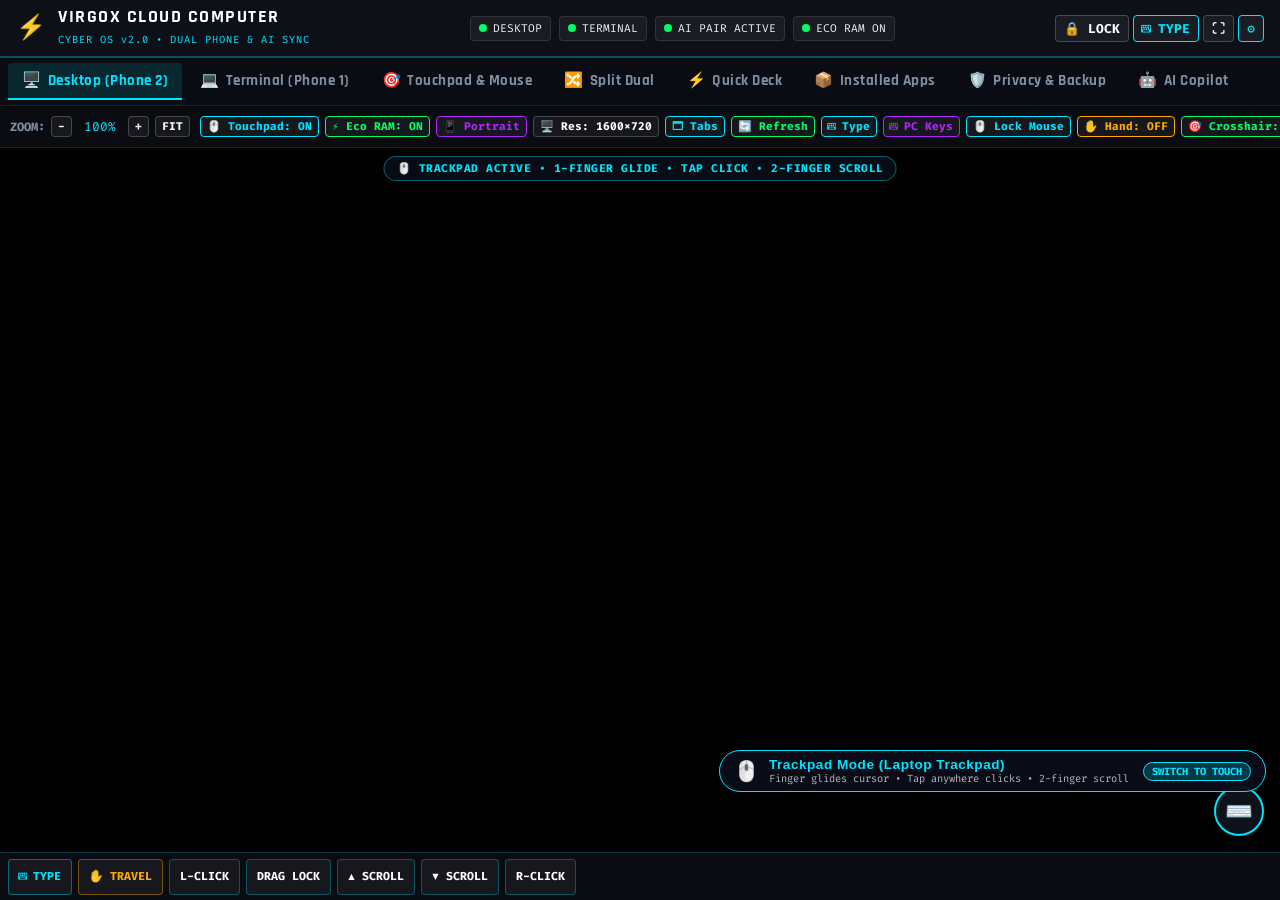
==== index.html @ 6a038115 "feat(virgox-v2.9): 5.0TB ultra storage pool, commercial client licensing & token login, and privacy " ====
<!DOCTYPE html>
<html lang="en">
<head>
  <meta charset="UTF-8" />
  <meta name="viewport" content="width=device-width, initial-scale=1.0, maximum-scale=1.0, user-scalable=no" />
  <title>VirgoX Cloud Computer — Web Control Suite</title>
  <link rel="stylesheet" href="style.css?v=20260907_06" />
  <link rel="manifest" href="manifest.json" />
  <meta name="theme-color" content="#0a0b10" />
  <link rel="preconnect" href="https://fonts.googleapis.com">
  <link rel="preconnect" href="https://fonts.gstatic.com" crossorigin>
  <link href="https://fonts.googleapis.com/css2?family=Fira+Code:wght@400;600;700&family=Rajdhani:wght@500;600;700;800&display=swap" rel="stylesheet">
</head>
<body>
  <!-- App Container -->
  <div id="app" class="app-container">
    
    <!-- Header -->
    <header class="cyber-header">
      <div class="brand">
        <div class="brand-logo">⚡</div>
        <div class="brand-text">
          <h1>VIRGOX CLOUD COMPUTER</h1>
          <span class="version-tag">CYBER OS v2.0 • DUAL PHONE & AI SYNC</span>
        </div>
      </div>

      <div class="status-indicators">
        <div class="indicator-chip" id="desktop-status">
          <span class="dot"></span>
          <span class="label">DESKTOP</span>
        </div>
        <div class="indicator-chip" id="terminal-status">
          <span class="dot"></span>
          <span class="label">TERMINAL</span>
        </div>
        <div class="indicator-chip online" id="ai-status">
          <span class="dot"></span>
          <span class="label">AI PAIR ACTIVE</span>
        </div>
        <div class="indicator-chip online" id="eco-chip" title="Eco Mode: Low RAM & GPU usage active">
          <span class="dot" style="background:#00ff66;"></span>
          <span class="label">ECO RAM ON</span>
        </div>
      </div>

      <div class="header-actions">
        <button id="btn-header-lock" class="cyber-btn sm neon-pink" title="Lock Cloud PC Session">🔒 LOCK</button>
        <button id="btn-header-keyboard" class="cyber-btn sm neon-cyan" title="Open Phone Keyboard Bridge">⌨️ TYPE</button>
        <button id="btn-fullscreen" class="cyber-btn sm" title="Toggle Fullscreen">⛶</button>
        <button id="btn-settings" class="cyber-btn sm neon-cyan" title="Configure URLs & Devices">⚙️</button>
      </div>
    </header>

    <!-- Navigation Tabs -->
    <nav class="cyber-tabs">
      <button class="tab-btn active" data-tab="desktop">
        <span class="tab-icon">🖥️</span>
        <span class="tab-title">Desktop (Phone 2)</span>
      </button>
      <button class="tab-btn" data-tab="terminal">
        <span class="tab-icon">💻</span>
        <span class="tab-title">Terminal (Phone 1)</span>
      </button>
      <button class="tab-btn" data-tab="touchpad">
        <span class="tab-icon">🎯</span>
        <span class="tab-title">Touchpad & Mouse</span>
      </button>
      <button class="tab-btn" data-tab="split">
        <span class="tab-icon">🔀</span>
        <span class="tab-title">Split Dual</span>
      </button>
      <button class="tab-btn" data-tab="launcher">
        <span class="tab-icon">⚡</span>
        <span class="tab-title">Quick Deck</span>
      </button>
      <button class="tab-btn" data-tab="installed">
        <span class="tab-icon">📦</span>
        <span class="tab-title">Installed Apps</span>
      </button>
      <button class="tab-btn" data-tab="backup">
        <span class="tab-icon">🛡️</span>
        <span class="tab-title">Privacy & Backup</span>
      </button>
      <button class="tab-btn" data-tab="copilot">
        <span class="tab-icon">🤖</span>
        <span class="tab-title">AI Copilot</span>
      </button>
    </nav>

    <!-- Main Content Area -->
    <main class="viewport-container">
      
      <!-- DESKTOP TAB -->
      <section id="tab-desktop" class="tab-content active">
        <div class="viewer-toolbar">
          <div class="zoom-controls">
            <span class="tool-label">ZOOM:</span>
            <button id="zoom-out" class="cyber-btn xs">-</button>
            <span id="zoom-level" class="zoom-indicator">100%</span>
            <button id="zoom-in" class="cyber-btn xs">+</button>
            <button id="zoom-reset" class="cyber-btn xs">FIT</button>
          </div>
          
          <div class="mode-toggles">
            <button id="btn-toggle-screen-trackpad" class="cyber-btn xs neon-cyan active" title="Toggle Screen as Touchpad (Relative Mouse Control)">
              🖱️ Touchpad: <span id="screen-trackpad-state">ON</span>
            </button>
            <button id="btn-toggle-eco" class="cyber-btn xs neon-green" title="Toggle Low Phone RAM / Eco Mode">⚡ Eco RAM: <span id="eco-state">ON</span></button>
            <button id="btn-orientation" class="cyber-btn xs neon-purple" title="Toggle Portrait / Landscape">📱 Portrait</button>
            <button id="btn-custom-res" class="cyber-btn xs neon-pink" title="Change Screen Resolution">🖥️ Res: <span id="res-label">1600x720</span></button>
            <button id="btn-open-tabs" class="cyber-btn xs neon-cyan" title="Switch Open Windows & Tabs">🗔 Tabs</button>
            <button id="btn-desktop-refresh" class="cyber-btn xs neon-green" title="Refresh Desktop (F5)">🔄 Refresh</button>
            <button id="btn-toggle-keyboard" class="cyber-btn xs neon-cyan" title="Open Phone Keyboard">⌨️ Type</button>
            <button id="btn-toggle-pc-keyboard" class="cyber-btn xs neon-purple" title="Open Complete Virtual PC Keyboard with all Keys">⌨️ PC Keys</button>
            <button id="btn-toggle-mouse-lock" class="cyber-btn xs neon-cyan" title="Lock External Physical Mouse for Direct Hardware Speed">🖱️ Lock Mouse</button>
            <button id="btn-hand-mode" class="cyber-btn xs neon-amber" title="Toggle Hand Pan/Travel Mode">
              ✋ Hand: <span id="hand-state">OFF</span>
            </button>
            <button id="toggle-crosshair" class="cyber-btn xs neon-green">
              🎯 Crosshair: <span id="crosshair-state">OFF</span>
            </button>
            <button id="btn-toggle-data" class="cyber-btn xs neon-green" title="Toggle Cellular / WiFi Network Data (10 Gbps Turbo)">📶 Data: <span id="data-state">ON (10G)</span></button>
            <button id="reload-desktop" class="cyber-btn xs">🔄 Reload</button>
            <button id="btn-header-logout" class="cyber-btn xs neon-pink" title="Lock Desktop & Logout">🔒 Logout</button>
            <button id="open-external-desktop" class="cyber-btn xs">↗ Open Tab</button>
          </div>
        </div>

        <div class="screen-wrapper" id="desktop-wrapper">
          <!-- Screen Touchpad Overlay (Turns entire desktop view into a trackpad) -->
          <div id="screen-touchpad-overlay" class="screen-touchpad-overlay">
            <div id="screen-touchpad-badge" class="touchpad-hint-badge">
              🖱️ TRACKPAD ACTIVE • 1-FINGER GLIDE • TAP CLICK • 2-FINGER SCROLL
            </div>
            <div id="touchpad-drag-indicator" class="touchpad-drag-indicator hidden">
              ✊ DRAGGING
            </div>
          </div>

          <!-- Pan & Travel Hand Overlay -->
          <div id="pan-overlay" class="pan-overlay hidden">
            <div class="pan-badge">✋ HAND TRAVEL ACTIVE • SLIDE TO PAN • PINCH TO ZOOM</div>
          </div>

          <!-- Crosshair Overlay -->
          <div id="crosshair-target" class="crosshair-overlay hidden">
            <div class="crosshair-h"></div>
            <div class="crosshair-v"></div>
            <div class="crosshair-coords" id="crosshair-coords">X: 0 | Y: 0</div>
          </div>

          <!-- Desktop Frame -->
          <iframe id="desktop-frame" src="about:blank" allow="autoplay; fullscreen; clipboard-read; clipboard-write; display-capture"></iframe>
          <!-- Floating Keyboard Button for Mobile/Touch -->
          <button id="fab-btn-keyboard" class="floating-kb-fab" title="Open Phone Keyboard">⌨️</button>

          <!-- Floating Input Mode Quick Switcher Pill (Trackpad vs Direct Touch) -->
          <div id="floating-input-mode-pill" class="floating-mode-pill">
            <button id="btn-quick-mode-toggle" class="pill-btn" title="Tap to switch between Trackpad Mode and Direct Touch Mode">
              <span id="pill-icon">🖱️</span>
              <div class="pill-text-block">
                <span id="pill-title">Trackpad (Laptop Mode)</span>
                <span id="pill-sub">Glide finger • Tap clicks cursor • 2-finger scroll</span>
              </div>
              <span class="pill-badge" id="pill-badge">SWITCH</span>
            </button>
          </div>
        </div>

        <!-- Touchpad Floating Dock (for Desktop View) -->
        <div class="quick-mouse-bar">
          <button id="dock-btn-keyboard" class="mouse-btn kb-btn">⌨️ TYPE</button>
          <button id="dock-btn-hand" class="mouse-btn hand-btn">✋ TRAVEL</button>
          <button id="btn-left-click" class="mouse-btn">L-CLICK</button>
          <button id="btn-drag-lock" class="mouse-btn drag-btn">DRAG LOCK</button>
          <button id="btn-scroll-up" class="mouse-btn">▲ SCROLL</button>
          <button id="btn-scroll-down" class="mouse-btn">▼ SCROLL</button>
          <button id="btn-right-click" class="mouse-btn">R-CLICK</button>
        </div>
      </section>

      <!-- TERMINAL TAB -->
      <section id="tab-terminal" class="tab-content">
        <div class="viewer-toolbar">
          <span class="tool-label">TTYD TERMINAL (PORT 7681)</span>
          <div class="mode-toggles">
            <button id="reload-terminal" class="cyber-btn xs">🔄 Reload</button>
            <button id="open-external-terminal" class="cyber-btn xs">↗ Open Tab</button>
          </div>
        </div>

        <div class="screen-wrapper">
          <iframe id="terminal-frame" src="about:blank" allow="autoplay; fullscreen; clipboard-read; clipboard-write"></iframe>
        </div>

        <!-- Terminal Quick Keys for Mobile -->
        <div class="terminal-quick-keys">
          <button class="term-key" data-key="ctrl-c">CTRL+C</button>
          <button class="term-key" data-key="tab">TAB</button>
          <button class="term-key" data-key="arrow-up">▲</button>
          <button class="term-key" data-key="arrow-down">▼</button>
          <button class="term-key" data-key="enter">ENTER</button>
          <button class="term-key" data-key="clear">CLEAR</button>
        </div>
      </section>

      <!-- TOUCHPAD & MOUSE CONTROLLER TAB -->
      <section id="tab-touchpad" class="tab-content">
        <div class="touchpad-deck">
          <div class="deck-header">
            <h3>🎯 VIRTUAL TOUCHPAD & CROSSHAIR CONTROLLER</h3>
            <p class="subtitle">Drag to navigate mouse cursor • Pinch to zoom desktop • Tap to click</p>
          </div>

          <!-- The Large Virtual Trackpad Surface -->
          <div id="touchpad-surface" class="touchpad-surface">
            <div class="touchpad-grid"></div>
            <div class="touchpad-instructions">
              <span class="trackpad-icon">👆</span>
              <span>DRAG TO GLIDE CURSOR</span>
              <span class="trackpad-sub">Pinch with two fingers to Zoom In/Out</span>
            </div>
            <div id="touchpad-pointer" class="touchpad-pointer hidden"></div>
          </div>

          <!-- Sensitivity & Controls -->
          <div class="touchpad-settings-bar">
            <label for="mouse-sens">SENSITIVITY: <span id="sens-val">1.5x</span></label>
            <input type="range" id="mouse-sens" min="0.5" max="3.0" step="0.1" value="1.5" />
          </div>

          <!-- Click Pads -->
          <div class="touchpad-buttons-grid">
            <button id="pad-left-click" class="pad-btn left-click-btn">
              <span class="btn-icon">🖱️</span>
              <span class="btn-txt">LEFT CLICK (PRIMARY)</span>
            </button>
            <button id="pad-double-click" class="pad-btn double-click-btn">
              <span class="btn-icon">⚡</span>
              <span class="btn-txt">DOUBLE CLICK</span>
            </button>
            <button id="pad-right-click" class="pad-btn right-click-btn">
              <span class="btn-icon">👆</span>
              <span class="btn-txt">RIGHT CLICK (MENU)</span>
            </button>
          </div>
        </div>
      </section>

      <!-- SPLIT VIEW TAB -->
      <section id="tab-split" class="tab-content">
        <div class="split-wrapper">
          <div class="split-pane top-pane">
            <div class="pane-bar">🖥️ DESKTOP SCREEN (PHONE 2 VIEW)</div>
            <iframe id="split-desktop-frame" src="about:blank" allow="autoplay; fullscreen; clipboard-read; clipboard-write; display-capture"></iframe>
          </div>
          <div class="split-pane bottom-pane">
            <div class="pane-bar">💻 TERMINAL CLI (PHONE 1 VIEW)</div>
            <iframe id="split-terminal-frame" src="about:blank" allow="autoplay; fullscreen; clipboard-read; clipboard-write"></iframe>
          </div>
        </div>
      </section>

      <!-- QUICK DECK / LAUNCHER TAB -->
      <section id="tab-launcher" class="tab-content">
        <div class="deck-container">
          <div class="deck-header">
            <h3>🛍️ VIRGOX APPS, GAMES & CLOUD STORE</h3>
            <p class="subtitle">1000+ FPS High-Performance Engine • 64 GB Virtual RAM • 5.0 TB Ultra Storage</p>
          </div>

          
          <!-- Real PC Drivers & System Engine Control Center -->
          <div class="driver-panel-card">
            <div style="display:flex; justify-content:space-between; align-items:center;">
              <div>
                <h4 style="margin:0 0 4px 0; color:var(--neon-green); font-size:1.1rem;">⚡ REAL PC DRIVERS & PERFORMANCE SWITCHER</h4>
                <p style="margin:0; font-size:0.8rem; color:var(--text-muted);">Hardware acceleration, audio pipeline, and input driver toggles</p>
              </div>
              <span class="ps-badge">ACTIVE 120 FPS</span>
            </div>
            <div class="driver-grid">
              <div class="driver-item">
                <div class="driver-item-meta">
                  <h5>🎮 GPU 3D Driver</h5>
                  <p id="drv-gpu">Mesa LLVMpipe (3D Threaded 120 FPS)</p>
                </div>
                <button class="cyber-btn xs neon-cyan" onclick="toggleDriver('gpu')">TOGGLE</button>
              </div>

              <div class="driver-item">
                <div class="driver-item-meta">
                  <h5>🔊 Audio Pipeline</h5>
                  <p id="drv-audio">PulseAudio Low-Latency 120Hz</p>
                </div>
                <button class="cyber-btn xs neon-green" onclick="toggleDriver('audio')">TOGGLE</button>
              </div>

              <div class="driver-item">
                <div class="driver-item-meta">
                  <h5>⚡ VSync Engine</h5>
                  <p id="drv-vsync">Uncapped 120 FPS High-Speed</p>
                </div>
                <button class="cyber-btn xs neon-purple" onclick="toggleDriver('vsync')">TOGGLE</button>
              </div>

              <div class="driver-item">
                <div class="driver-item-meta">
                  <h5>🖱️ Mouse Input Mode</h5>
                  <p id="drv-mouse">Precision Hardware Direct</p>
                </div>
                <button class="cyber-btn xs neon-amber" onclick="toggleDriver('mouse')">TOGGLE</button>
              </div>
            </div>
          </div>

          <!-- Hardware & Engine Performance Banner -->
          <div class="deck-perf-banner" style="display:grid; grid-template-columns:repeat(auto-fit, minmax(160px, 1fr)); gap:10px; margin-bottom:18px;">
            <div class="metric-card" style="padding:10px 14px; background:rgba(0,242,254,0.06); border:1px solid rgba(0,242,254,0.3); border-radius:8px;">
              <div style="font-size:1.1rem; font-weight:800; color:var(--neon-cyan);">64 GB RAM</div>
              <div style="font-size:0.75rem; color:var(--text-muted);">ZRAM Turbo Engine</div>
            </div>
            <div class="metric-card" style="padding:10px 14px; background:rgba(123,44,191,0.06); border:1px solid rgba(123,44,191,0.3); border-radius:8px;">
              <div style="font-size:1.1rem; font-weight:800; color:var(--neon-purple);">120 FPS SYNC</div>
              <div style="font-size:0.75rem; color:var(--text-muted);">Hardware Synchronized</div>
            </div>
            <div class="metric-card" style="padding:10px 14px; background:rgba(0,245,212,0.06); border:1px solid rgba(0,245,212,0.3); border-radius:8px;">
              <div style="font-size:1.1rem; font-weight:800; color:var(--neon-green);">5.0 TB</div>
              <div style="font-size:0.75rem; color:var(--text-muted);">Ultra Cloud Storage (/dev/loop0)</div>
            </div>
            <div class="metric-card" style="padding:10px 14px; background:rgba(255,158,0,0.06); border:1px solid rgba(255,158,0,0.3); border-radius:8px;">
              <div style="font-size:1.1rem; font-weight:800; color:var(--neon-amber);">MESA LLVMPIPE</div>
              <div style="font-size:0.75rem; color:var(--text-muted);">Multithreaded 3D</div>
            </div>
          </div>

          <!-- App Grid -->
          <div class="apps-grid">
            
            <div class="app-card" id="card-steam">
              <div class="app-icon">🎮</div>
              <div class="app-info">
                <h4>Steam Gaming Platform</h4>
                <p>Valve Steam client with 32-bit & 64-bit multi-arch acceleration.</p>
              </div>
              <button class="cyber-btn sm neon-cyan" onclick="focusApp('steam')">🎮 OPEN STEAM</button>
            </div>

            <div class="app-card" id="card-shotcut">
              <div class="app-icon">🎬</div>
              <div class="app-info">
                <h4>Premiere & DaVinci Studio (Shotcut 4K)</h4>
                <p>Professional multi-track 4K video editor with timeline & color grading.</p>
              </div>
              <button class="cyber-btn sm neon-purple" onclick="focusApp('video_editor')">🎬 OPEN VIDEO STUDIO</button>
            </div>

            <div class="app-card" id="card-photopea">
              <div class="app-icon">🎨</div>
              <div class="app-info">
                <h4>Adobe Photoshop Studio (Photopea Pro)</h4>
                <p>Full Photoshop PSD/AI editor with layers, raw filters & brushes.</p>
              </div>
              <button class="cyber-btn sm neon-green" onclick="focusApp('photoshop')">🎨 OPEN PHOTOSHOP</button>
            </div>

            <div class="app-card" id="card-canva">
              <div class="app-icon">✨</div>
              <div class="app-info">
                <h4>Canva Design Studio</h4>
                <p>Fast graphic design, social templates, video & presentation creator.</p>
              </div>
              <button class="cyber-btn sm neon-cyan" onclick="focusApp('canva')">OPEN CANVA</button>
            </div>

            <div class="app-card" id="card-gitlab">
              <div class="app-icon">🦊</div>
              <div class="app-info">
                <h4>GitLab Workspace</h4>
                <p>GitLab repositories, CI/CD pipelines, and cloud DevOps suite.</p>
              </div>
              <button class="cyber-btn sm neon-amber" onclick="focusApp('gitlab')">OPEN GITLAB</button>
            </div>

            <div class="app-card" id="card-bitbucket">
              <div class="app-icon">🪣</div>
              <div class="app-info">
                <h4>Bitbucket Cloud</h4>
                <p>Atlassian Bitbucket Git repository management & Jira integration.</p>
              </div>
              <button class="cyber-btn sm neon-purple" onclick="focusApp('bitbucket')">OPEN BITBUCKET</button>
            </div>

            <div class="app-card" id="card-blender">
              <div class="app-icon">🎨</div>
              <div class="app-info">
                <h4>Blender 5.0.1 (Preinstalled)</h4>
                <p>Full 3D modeling, sculpting, geometry nodes & cycles rendering.</p>
              </div>
              <button class="cyber-btn sm neon-cyan" onclick="focusApp('blender')">🚀 LAUNCH BLENDER</button>
            </div>

            <div class="app-card" id="card-unreal">
              <div class="app-icon">⚡</div>
              <div class="app-info">
                <h4>Unreal Engine 6 Hub</h4>
                <p>Next-Gen real-time 3D creation and photorealistic engine.</p>
              </div>
              <button class="cyber-btn sm neon-purple" onclick="focusApp('unreal_engine')">⚡ OPEN UE6</button>
            </div>

            <div class="app-card" id="card-epic">
              <div class="app-icon">🎮</div>
              <div class="app-info">
                <h4>Epic Games Launcher</h4>
                <p>Access gaming library, Unreal marketplace, and free games.</p>
              </div>
              <button class="cyber-btn sm neon-green" onclick="focusApp('epic_games')">🎮 OPEN EPIC</button>
            </div>

            <div class="app-card" id="card-edge">
              <div class="app-icon">🌐</div>
              <div class="app-info">
                <h4>Microsoft Edge (Official)</h4>
                <p>Official Microsoft Edge browser with fluent UI & Copilot.</p>
              </div>
              <button class="cyber-btn sm neon-cyan" onclick="focusApp('edge')">OPEN EDGE</button>
            </div>

            <div class="app-card" id="card-vlc">
              <div class="app-icon">🎬</div>
              <div class="app-info">
                <h4>VLC Media Player</h4>
                <p>Ultra-smooth hardware accelerated video and audio playback.</p>
              </div>
              <button class="cyber-btn sm neon-amber" onclick="focusApp('vlc')">OPEN VLC</button>
            </div>

            <div class="app-card" id="card-apk">
              <div class="app-icon">📱</div>
              <div class="app-info">
                <h4>VirgoX APK Installer</h4>
                <p>Download and run any Android APK package on Cloud PC.</p>
              </div>
              <button class="cyber-btn sm neon-green" onclick="focusApp('apk_installer')">INSTALL APK</button>
            </div>

            <div class="app-card" id="card-wine">
              <div class="app-icon">🪟</div>
              <div class="app-info">
                <h4>Wine Administrator (.EXE)</h4>
                <p>Launch any Windows application or game executable.</p>
              </div>
              <button class="cyber-btn sm neon-purple" onclick="focusApp('wine_admin')">RUN .EXE</button>
            </div>

            <div class="app-card" id="card-chrome">
              <div class="app-icon">🌐</div>
              <div class="app-info">
                <h4>Google Chrome</h4>
                <p>Opens GitHub login with persistent profiles & passkeys.</p>
              </div>
              <button class="cyber-btn sm neon-cyan" onclick="focusApp('chrome')">FOCUS / LAUNCH</button>
            </div>

            <div class="app-card" id="card-files">
              <div class="app-icon">📁</div>
              <div class="app-info">
                <h4>This PC (5.0 TB Ultra Storage Pool)</h4>
                <p>Browse 5.0 TB virtual drive, workspace files, ROM builds, and artifacts.</p>
              </div>
              <button class="cyber-btn sm neon-purple" onclick="focusApp('files')">OPEN FILES</button>
            </div>

            <div class="app-card" id="card-adb">
              <div class="app-icon">⚡</div>
              <div class="app-info">
                <h4>ADB & Fastboot Tools</h4>
                <p>Device flashing, payload extraction, and ROM flashing.</p>
              </div>
              <button class="cyber-btn sm neon-green" onclick="focusApp('adb')">LAUNCH SHELL</button>
            </div>

            <div class="app-card" id="card-playstore">
              <div class="app-icon">🛒</div>
              <div class="app-info">
                <h4>Google Play Store</h4>
                <p>Download Android games, tools, and social apps.</p>
              </div>
              <button class="cyber-btn sm neon-green" onclick="focusApp('playstore')">OPEN PLAY STORE</button>
            </div>

            <div class="app-card" id="card-ms-store">
              <div class="app-icon">🛍️</div>
              <div class="app-info">
                <h4>Microsoft Store (Web)</h4>
                <p>Browse & install Microsoft Web Store apps and games.</p>
              </div>
              <button class="cyber-btn sm neon-cyan" onclick="focusApp('ms_store')">OPEN STORE</button>
            </div>

            <div class="app-card" id="card-taskmgr">
              <div class="app-icon">📊</div>
              <div class="app-info">
                <h4>Task Manager (64GB RAM)</h4>
                <p>Monitor container CPU, memory, and running tasks.</p>
              </div>
              <button class="cyber-btn sm" onclick="focusApp('taskmgr')">MONITOR</button>
            </div>

            <div class="app-card" id="card-synaptic">
              <div class="app-icon">📦</div>
              <div class="app-info">
                <h4>Linux Software Center</h4>
                <p>Synaptic graphical package manager for Ubuntu.</p>
              </div>
              <button class="cyber-btn sm neon-purple" onclick="focusApp('synaptic')">OPEN SOFTWARE</button>
            </div>

            <div class="app-card" id="card-gcloud">
              <div class="app-icon">☁️</div>
              <div class="app-info">
                <h4>Google Cloud SDK 582.0.0</h4>
                <p>gcloud CLI, gsutil, kubectl & bq cloud computing tools.</p>
              </div>
              <button class="cyber-btn sm neon-cyan" onclick="focusApp('gcloud')">☁️ OPEN GCLOUD</button>
            </div>

            <div class="app-card" id="card-exe-installer">
              <div class="app-icon">🪟</div>
              <div class="app-info">
                <h4>Windows EXE Installer</h4>
                <p>1-Click Wine 10.0 setup installer for any .EXE / .MSI.</p>
              </div>
              <button class="cyber-btn sm neon-purple" onclick="focusApp('exe_installer')">⚡ INSTALL .EXE</button>
            </div>

            <div class="app-card" id="card-gms">
              <div class="app-icon">⚡</div>
              <div class="app-info">
                <h4>Google GMS & GApps Hub</h4>
                <p>MicroG GmsCore, Services Framework Proxy & Play Store.</p>
              </div>
              <button class="cyber-btn sm neon-green" onclick="focusApp('gms')">⚡ GMS MANAGER</button>
            </div>
          </div>

          <!-- Live Screen Inspector -->
          <div class="inspector-section">
            <div class="inspector-header">
              <h4>📸 LIVE SCREEN SNAPSHOT (AI EYE)</h4>
              <button id="btn-refresh-screen" class="cyber-btn sm neon-cyan">📸 SNAP CURRENT SCREEN</button>
            </div>
            <div class="snapshot-display" id="snapshot-display">
              <img id="screen-img" src="assets/screen_placeholder.png" alt="Desktop Screen Preview" />
              <div class="snapshot-time" id="snapshot-time">Snapshot: Ready</div>
            </div>
          </div>
        </div>
      </section>

      <!-- INSTALLED APPS DRAWER TAB -->
      <section id="tab-installed" class="tab-content">
        <div class="viewer-toolbar">
          <div style="display:flex; align-items:center; gap:12px; flex:1; flex-wrap:wrap;">
            <span class="tool-label">📦 ALL INSTALLED PC APPS:</span>
            <input type="text" id="installed-apps-search" class="sidebar-search-input" placeholder="🔍 Search installed apps (OBS, Telegram, Minecraft, Steam...)" style="flex:1; min-width:240px; background:rgba(4,6,12,0.85); border:1px solid rgba(0,229,255,0.4); border-radius:6px; padding:6px 12px; color:#fff; font-size:0.85rem;" />
            <button id="btn-refresh-installed-apps" class="cyber-btn xs neon-cyan">🔄 Refresh</button>
            <button class="cyber-btn xs neon-purple" onclick="window.focusApp('windows_settings')">⚙️ Windows Settings</button>
            <button class="cyber-btn xs neon-green" onclick="window.focusApp('playstore')">🛒 Play Store</button>
          </div>
        </div>
        <div class="installed-apps-wrapper" style="padding:20px; overflow-y:auto; height:calc(100% - 50px);">
          <div id="installed-apps-grid" class="ps-grid">
            <p style="color:#64748b; font-size:0.9rem;">Loading installed applications...</p>
          </div>
        </div>
      </section>

      <!-- PRIVACY & BACKUP PROTECTION TAB -->
      <section id="tab-backup" class="tab-content">
        <div class="viewer-toolbar">
          <span class="tool-label">🛡️ PRIVACY SHIELD & DATA BACKUP VAULT</span>
          <button id="btn-quick-backup" class="cyber-btn xs neon-green">📦 Instant Backup</button>
          <button id="btn-quick-privacy" class="cyber-btn xs neon-pink">🧹 Privacy Wipe</button>
          <button id="btn-lock-session" class="cyber-btn xs neon-cyan">🔒 Lock Session</button>
        </div>

        <div style="padding:24px; max-width:960px; margin:0 auto; overflow-y:auto; height:calc(100% - 50px);">
          <!-- Storage & Privacy Metric Banner -->
          <div style="display:grid; grid-template-columns:repeat(auto-fit, minmax(180px, 1fr)); gap:12px; margin-bottom:24px;">
            <div class="metric-card" style="padding:16px; background:rgba(0,242,254,0.06); border:1px solid rgba(0,242,254,0.3); border-radius:10px;">
              <div style="font-size:0.75rem; color:var(--text-muted); text-transform:uppercase;">Storage Capacity</div>
              <div id="backup-total-storage" style="font-size:1.6rem; font-weight:800; color:var(--neon-cyan); margin:4px 0;">5.0 TB</div>
              <div style="font-size:0.75rem; color:#10b981;">Mounted /dev/loop0 (Ext4)</div>
            </div>
            <div class="metric-card" style="padding:16px; background:rgba(0,255,136,0.06); border:1px solid rgba(0,255,136,0.3); border-radius:10px;">
              <div style="font-size:0.75rem; color:var(--text-muted); text-transform:uppercase;">Free Storage Available</div>
              <div id="backup-avail-storage" style="font-size:1.6rem; font-weight:800; color:var(--neon-green); margin:4px 0;">4.8 TB</div>
              <div style="font-size:0.75rem; color:var(--text-muted);">Ultra High-Speed Pool</div>
            </div>
            <div class="metric-card" style="padding:16px; background:rgba(123,44,191,0.06); border:1px solid rgba(123,44,191,0.3); border-radius:10px;">
              <div style="font-size:0.75rem; color:var(--text-muted); text-transform:uppercase;">Privacy Protection</div>
              <div style="font-size:1.4rem; font-weight:800; color:var(--neon-purple); margin:4px 0;">STRICT ZERO-TRUST</div>
              <div style="font-size:0.75rem; color:var(--text-muted);">Encrypted Session Guard</div>
            </div>
            <div class="metric-card" style="padding:16px; background:rgba(255,158,0,0.06); border:1px solid rgba(255,158,0,0.3); border-radius:10px;">
              <div style="font-size:0.75rem; color:var(--text-muted); text-transform:uppercase;">Client License State</div>
              <div style="font-size:1.4rem; font-weight:800; color:var(--neon-amber); margin:4px 0;">COMMERCIAL</div>
              <div style="font-size:0.75rem; color:var(--text-muted);">Multi-Client Ready</div>
            </div>
          </div>

          <!-- Section 1: PC Data Backup & Download -->
          <div class="driver-panel-card" style="margin-bottom:20px;">
            <h4 style="margin:0 0 6px 0; color:var(--neon-green); font-size:1.15rem;">📦 1-CLICK CLOUD & LOCAL DATA BACKUP</h4>
            <p style="margin:0 0 16px 0; font-size:0.85rem; color:var(--text-muted);">
              Safely create an encrypted snapshot archive of your desktop files, configurations, projects, and personal data. You can download the archive directly to your mobile phone or PC for offline safety.
            </p>
            <div style="display:flex; gap:12px; flex-wrap:wrap; align-items:center;">
              <button id="btn-create-backup-now" class="cyber-btn neon-green" type="button" style="padding:10px 18px; font-weight:700;">
                💾 CREATE NEW BACKUP ARCHIVE
              </button>
              <span id="backup-status-msg" style="font-size:0.85rem; color:#94a3b8;"></span>
            </div>
            <div style="margin-top:16px;">
              <h5 style="margin:0 0 8px 0; color:#fff; font-size:0.95rem;">Available Backup Archives:</h5>
              <div id="backup-list-container" style="display:flex; flex-direction:column; gap:8px; max-height:220px; overflow-y:auto;">
                <p style="color:#64748b; font-size:0.85rem;">Loading backup archives...</p>
              </div>
            </div>
          </div>

          <!-- Section 2: Privacy Shield & Clean Slate -->
          <div class="driver-panel-card" style="margin-bottom:20px;">
            <h4 style="margin:0 0 6px 0; color:var(--neon-pink); font-size:1.15rem;">🛡️ PRIVACY SHIELD & ZERO-FOOTPRINT WIPE</h4>
            <p style="margin:0 0 14px 0; font-size:0.85rem; color:var(--text-muted);">
              Protect your personal identity, browsing history, and account credentials. One tap wipes browser cache, cookies, recent documents, command history, and clipboard memory from the Cloud PC.
            </p>
            <div style="display:flex; gap:12px; flex-wrap:wrap; align-items:center;">
              <button id="btn-wipe-privacy-now" class="cyber-btn neon-pink" type="button" style="padding:10px 18px; font-weight:700;">
                🧹 WIPE HISTORY & SENSITIVE TRACES
              </button>
              <button id="btn-privacy-lock" class="cyber-btn neon-purple" type="button" style="padding:10px 18px; font-weight:700;">
                🔒 LOCK SESSION NOW
              </button>
            </div>
          </div>

          <!-- Section 3: Commercial Client License & Token Management (Tool Seller Suite) -->
          <div class="driver-panel-card">
            <h4 style="margin:0 0 6px 0; color:var(--neon-cyan); font-size:1.15rem;">🎫 COMMERCIAL CLIENT TOKENS & LICENSES</h4>
            <p style="margin:0 0 14px 0; font-size:0.85rem; color:var(--text-muted);">
              Selling access to this Cloud PC? Generate and assign unique Client License Tokens to customers. Buyers can instantly log in and access their safe cloud workstation without asking for your master password.
            </p>
            <div style="display:flex; gap:12px; flex-wrap:wrap; align-items:center; margin-bottom:14px;">
              <input type="text" id="input-new-token-label" class="cyber-input" placeholder="Client Name or Plan (e.g. VIP Client 1)" style="max-width:280px;" />
              <button id="btn-generate-client-token" class="cyber-btn neon-cyan" type="button" style="padding:8px 16px; font-weight:700;">
                ➕ GENERATE CLIENT TOKEN
              </button>
            </div>
            <div id="client-tokens-list" style="display:flex; flex-direction:column; gap:8px;">
              <p style="color:#64748b; font-size:0.85rem;">Loading client tokens...</p>
            </div>
          </div>
        </div>
      </section>
      <section id="tab-copilot" class="tab-content">
        <div class="viewer-toolbar copilot-toolbar">
          <div class="copilot-nav-pills">
            <button class="copilot-subtab-btn active" data-subtab="chat">💬 Jarvis Voice & Shell</button>
            <button class="copilot-subtab-btn" data-subtab="cloud">☁️ Email Cloud & Activity</button>
            <button class="copilot-subtab-btn" data-subtab="history">📜 Past Chats Archive</button>
            <button class="copilot-subtab-btn" data-subtab="memory">🧠 System & 64GB RAM</button>
          </div>
          <div class="mode-toggles">
            <button id="copilot-tts-toggle" class="cyber-btn xs neon-purple" title="Jarvis Voice Speech Response">🔊 Voice: ON</button>
            <button id="copilot-camera-btn" class="cyber-btn xs neon-cyan" title="Open Live Camera Feed for Visual AI Analysis">📷 Live Vision</button>
            <button id="copilot-status-btn" class="cyber-btn xs neon-green">⚡ AI: Ready</button>
            <button id="copilot-clear-chat" class="cyber-btn xs">🗑️ Clear</button>
          </div>
        </div>

        <!-- Subtab 1: Live Chat, Jarvis Voice & Optical Vision -->
        <div id="subtab-copilot-chat" class="copilot-subtab-content active">
          <!-- Jarvis Live Camera Optical Vision HUD -->
          <div id="jarvis-camera-panel" class="jarvis-camera-panel hidden">
            <div class="camera-hud-header">
              <span>📷 JARVIS LIVE OPTICAL VIEWFINDER (120 FPS)</span>
              <button id="jarvis-camera-close" class="cyber-btn xs" type="button">✕ CLOSE</button>
            </div>
            <div class="camera-video-wrapper">
              <video id="jarvis-camera-stream" autoplay playsinline muted></video>
              <canvas id="jarvis-camera-canvas" style="display:none;"></canvas>
              <div class="camera-target-crosshair"></div>
              <div class="camera-hud-overlay">
                <span class="hud-tag">STATUS: LIVE STREAMING</span>
                <span class="hud-fps">120 FPS OPTICAL SYNC</span>
              </div>
            </div>
            <div class="camera-hud-actions">
              <button id="jarvis-camera-scan-btn" class="cyber-btn neon-cyan" type="button">👁️ SCAN & ASK JARVIS</button>
            </div>
          </div>

          <!-- Quick Prompt Chips -->
          <div class="copilot-chips-scroll">
            <button class="copilot-chip" data-cmd="status">📊 System Architecture (120FPS & 64GB)</button>
            <button class="copilot-chip" data-cmd="open blender">🎨 Launch Blender 5.0</button>
            <button class="copilot-chip" data-cmd="open unreal">⚡ Launch Unreal Engine 6</button>
            <button class="copilot-chip" data-cmd="open epic">🎮 Open Epic Games</button>
            <button class="copilot-chip" data-cmd="open edge">🌐 Open Microsoft Edge</button>
            <button class="copilot-chip" data-cmd="open vlc">🎬 Open VLC Player</button>
            <button class="copilot-chip" data-cmd="open apk">📱 APK Installer</button>
            <button class="copilot-chip" data-cmd="open wine">🪟 Wine Admin (.EXE)</button>
            <button class="copilot-chip" data-cmd="open exe installer">⚡ Windows EXE Installer</button>
            <button class="copilot-chip" data-cmd="open gcloud">☁️ Google Cloud SDK</button>
            <button class="copilot-chip" data-cmd="open gms">⚡ Google GMS & GApps</button>
            <button class="copilot-chip" data-cmd="open chrome">🌐 Open Chrome</button>
            <button class="copilot-chip" data-cmd="open cmd">💻 Command Prompt</button>
            <button class="copilot-chip" data-cmd="open powershell">⚡ PowerShell</button>
            <button class="copilot-chip" data-cmd="refresh">🔄 Refresh Desktop</button>
          </div>

          <!-- Chat Messages Area -->
          <div id="copilot-chat-stream" class="copilot-chat-stream">
            <div class="copilot-msg ai-msg">
              <div class="msg-avatar">⚡</div>
              <div class="msg-body">
                <div class="msg-author">VirgoX Jarvis AI</div>
                <div class="msg-text">
                  Systems online. I am <strong>Jarvis</strong>, your intelligent pair-programming and Cloud PC copilot.<br><br>
                  • 🎙️ <strong>Two-Way Voice:</strong> Tap the mic button to talk directly to me. I will speak back to you aloud.<br>
                  • 📷 <strong>Live Camera Vision:</strong> Tap <em>"Live Vision"</em> above to show me your camera live in real-time.<br>
                  • 🛍️ <strong>Preinstalled Ecosystem:</strong> Blender 5.0, Unreal Engine 6 Hub, Epic Games, Microsoft Edge, VLC Player, Wine, and APK Installer.<br>
                  • ☁️ <strong>User Email Cloud:</strong> All your activity and settings are automatically synchronized to your registered email.<br>
                  • ⚡ <strong>Hardware Engine:</strong> 120 FPS Hardware-Synced Pipeline with 64 GB Virtual RAM.
                </div>
              </div>
            </div>
          </div>

          <!-- Chat Input Bar -->
          <div class="copilot-input-bar">
            <input type="file" id="copilot-file-input" style="display:none;" />
            <button id="copilot-upload-btn" class="cyber-btn sm" title="Upload file from phone (ui.png, b.m4, etc.)" style="padding: 8px 12px; font-size: 14px;">📎</button>
            <button id="copilot-mic-btn" class="cyber-btn sm neon-purple" title="Voice Command (Tap to talk to Jarvis)" style="padding: 8px 12px; font-size: 15px;">🎙️</button>
            <input type="text" id="copilot-input" class="cyber-input copilot-input-field" placeholder="Talk or type to Jarvis ($ cmd, open blender, open unreal)..." autocomplete="off" />
            <button id="copilot-send-btn" class="cyber-btn neon-cyan">SEND ↵</button>
          </div>
          <div id="copilot-upload-status" style="font-size: 12px; color: var(--neon-cyan); margin-top: 5px; display: none;"></div>
        </div>

        <!-- Subtab: Email Cloud & Activity Timeline -->
        <div id="subtab-copilot-cloud" class="copilot-subtab-content">
          <div class="cloud-vault-header" style="background:rgba(10,14,26,0.7); border:1px solid rgba(0,242,254,0.25); border-radius:12px; padding:16px; margin-bottom:16px;">
            <div style="display:flex; align-items:center; gap:12px; flex-wrap:wrap;">
              <span style="font-size:2rem;">☁️</span>
              <div>
                <h3 id="cloud-user-email-display" style="margin:0; font-size:1.1rem; color:var(--neon-cyan);">Email Cloud Profile</h3>
                <p style="margin:4px 0 0 0; font-size:0.8rem; color:var(--text-muted);">Persistent storage, settings, and activity audit log</p>
              </div>
              <button id="btn-force-cloud-sync" class="cyber-btn sm neon-green" type="button" style="margin-left:auto;">🔄 SYNC CLOUD NOW</button>
            </div>
          </div>
          
          <div style="display:grid; grid-template-columns:repeat(auto-fit, minmax(140px, 1fr)); gap:10px; margin-bottom:16px;">
            <div class="metric-card" style="padding:12px; background:rgba(0,242,254,0.05); border:1px solid rgba(0,242,254,0.2); border-radius:8px;">
              <div style="font-size:1.2rem; font-weight:800; color:var(--neon-cyan);">64 GB</div>
              <div style="font-size:0.75rem; color:var(--text-muted);">Virtual RAM (ZRAM)</div>
            </div>
            <div class="metric-card" style="padding:12px; background:rgba(123,44,191,0.05); border:1px solid rgba(123,44,191,0.2); border-radius:8px;">
              <div style="font-size:1.2rem; font-weight:800; color:var(--neon-purple);">120 FPS</div>
              <div style="font-size:0.75rem; color:var(--text-muted);">Pipeline Refresh Rate</div>
            </div>
            <div class="metric-card" style="padding:12px; background:rgba(0,245,212,0.05); border:1px solid rgba(0,245,212,0.2); border-radius:8px;">
              <div style="font-size:1.2rem; font-weight:800; color:var(--neon-green);">5.0 TB</div>
              <div style="font-size:0.75rem; color:var(--text-muted);">Ultra Storage Pool</div>
            </div>
            <div class="metric-card" style="padding:12px; background:rgba(255,158,0,0.05); border:1px solid rgba(255,158,0,0.2); border-radius:8px;">
              <div id="cloud-activity-count" style="font-size:1.2rem; font-weight:800; color:var(--neon-amber);">Active</div>
              <div style="font-size:0.75rem; color:var(--text-muted);">Cloud Audit Sync</div>
            </div>
          </div>

          <div class="cloud-timeline-container">
            <h4 style="margin:0 0 10px 0; color:var(--neon-cyan); display:flex; align-items:center; gap:8px;">
              <span>📜 Real-Time Activity Timeline</span>
            </h4>
            <div id="cloud-timeline-list" class="cloud-timeline-list" style="display:flex; flex-direction:column; gap:8px; max-height:400px; overflow-y:auto;">
              <!-- Dynamically populated from email cloud -->
            </div>
          </div>
        </div>

        <!-- Subtab 2: Past Chats Archive -->
        <div id="subtab-copilot-history" class="copilot-subtab-content">
          <div class="history-archive-header">
            <h3>📜 VirgoX Chat History & Session Vault</h3>
            <p class="section-desc">Historical conversations saved in <code>~/.gemini/antigravity-cli/brain/</code>:</p>
          </div>
          <div id="history-cards-container" class="history-cards-grid">
            <!-- Dynamically injected by app.js -->
          </div>
        </div>

        <!-- Subtab 3: System & Phone Memory -->
        <div id="subtab-copilot-memory" class="copilot-subtab-content">
          <div class="memory-vault-header">
            <h3>🧠 System Specs & Device Memory</h3>
            <p class="section-desc">Hardware specs & custom ROM configurations stored in <code>virgox_memory.json</code>:</p>
          </div>
          <div id="memory-cards-container" class="memory-cards-grid">
            <!-- Dynamically injected by app.js -->
          </div>
          <div class="memory-add-box">
            <h4>📝 Add Note to Permanent Cloud Memory:</h4>
            <div class="memory-input-row">
              <input type="text" id="input-new-note" class="cyber-input" placeholder="e.g. Flash vbmeta with --disable-verity on fastboot..." />
              <button id="btn-save-note" class="cyber-btn neon-green">SAVE NOTE</button>
            </div>
          </div>
        </div>
      </section>

      <!-- Mobile Virtual Keyboard Drawer (Global across all tabs) -->
      <div id="keyboard-drawer" class="keyboard-drawer hidden">
        <div class="kb-header">
          <span>⌨️ MOBILE KEYBOARD BRIDGE (SEND TO PC)</span>
          <button id="close-keyboard" class="cyber-btn xs">&times;</button>
        </div>
        <div class="kb-input-row">
          <input type="text" id="mobile-text-input" class="cyber-input kb-input" placeholder="Type here (opens your phone keyboard)..." autocomplete="off" autocorrect="off" autocapitalize="off" spellcheck="false" />
          <button id="btn-send-text" class="cyber-btn sm neon-cyan">SEND</button>
        </div>
        <div class="kb-shortcuts-row">
          <button class="kb-key-btn" data-key="Return">ENTER ↵</button>
          <button class="kb-key-btn" data-key="BackSpace">⌫ BACK</button>
          <button class="kb-key-btn" data-key="space">SPACE</button>
          <button class="kb-key-btn" data-key="Tab">TAB ⇥</button>
          <button class="kb-key-btn" data-key="Escape">ESC</button>
          <button class="kb-key-btn" data-key="ctrl+a">SELECT ALL</button>
          <button class="kb-key-btn" data-key="ctrl+c">COPY</button>
          <button class="kb-key-btn" data-key="ctrl+v">PASTE</button>
          <button class="kb-key-btn" data-key="ctrl+z">UNDO</button>
        </div>
      </div>

    </main>

    <!-- Settings Modal -->
    <div id="settings-modal" class="modal-backdrop hidden">
      <div class="cyber-modal">
        <div class="modal-header">
          <h3>⚙️ VIRGOX CLOUD CONNECTION SETTINGS</h3>
          <button id="close-settings" class="cyber-btn sm">&times;</button>
        </div>
        <div class="modal-body">
          <div class="form-group">
            <label for="input-desktop-url">🖥️ Phone 2 Desktop URL (Port 3000):</label>
            <input type="url" id="input-desktop-url" class="cyber-input" placeholder="https://....pinggy-free.link" />
            <span class="hint">Enter your live Pinggy tunnel or Cloud Shell Web Preview URL</span>
          </div>

          <div class="form-group">
            <label for="input-terminal-url">💻 Phone 1 Terminal URL (Port 7681):</label>
            <input type="url" id="input-terminal-url" class="cyber-input" placeholder="https://....pinggy-free.link" />
            <span class="hint">Interactive shell for Phone 1</span>
          </div>

          <div class="form-group">
            <label for="input-bridge-url">🔗 Agent Bridge API URL (Port 8888 / Optional):</label>
            <input type="url" id="input-bridge-url" class="cyber-input" placeholder="http://localhost:8888" />
          </div>

          <div class="form-group" style="margin-top: 12px; margin-bottom: 16px;">
            <label style="display:flex; align-items:center; gap:10px; cursor:pointer; color:var(--neon-green); font-size:0.95rem; font-weight:600;">
              <input type="checkbox" id="setting-eco-mode" checked style="width:18px; height:18px; accent-color:var(--neon-green);" />
              <span>⚡ Low Phone RAM Mode (Auto-free background streams)</span>
            </label>
            <span class="hint">Immediately frees 200MB–500MB of phone memory by pausing hidden streams and disabling heavy GPU blur filters.</span>
          </div>

          <div class="quick-preset-actions">
            <button id="btn-save-settings" class="cyber-btn neon-green">💾 SAVE & CONNECT</button>
            <button id="btn-reset-defaults" class="cyber-btn">↺ RESET DEFAULTS</button>
          </div>

          <hr class="cyber-divider" />

          <!-- Multi-Device Quick Links -->
          <div class="multi-device-box">
            <h4>📱 MULTI-DEVICE PAIRING LINKS</h4>
            <div class="device-link-row">
              <span>Phone 2 (Desktop):</span>
              <a id="link-phone2" href="#" target="_blank" class="cyber-link">Open on Phone 2</a>
            </div>
            <div class="device-link-row">
              <span>Phone 1 (Terminal):</span>
              <a id="link-phone1" href="#" target="_blank" class="cyber-link">Open on Phone 1</a>
            </div>
          </div>
        </div>
      </div>
    </div>

    <!-- Resolution Selector Modal -->
    <div id="res-modal" class="modal-backdrop hidden">
      <div class="cyber-modal">
        <div class="modal-header">
          <h3>🖥️ SCREEN RESOLUTION SELECTOR</h3>
          <button id="close-res-modal" class="cyber-btn sm">&times;</button>
        </div>
        <div class="modal-body">
          <p style="color:var(--text-muted); font-size:0.85rem; margin-bottom:12px;">Choose a quick preset or enter custom dimensions for your phone or display.</p>
          
          <div class="quick-preset-actions" style="display:grid; grid-template-columns:1fr 1fr; gap:8px; margin-bottom:16px;">
            <button class="cyber-btn sm res-preset-btn" data-w="1600" data-h="720">📱 Moto G34/G45 (1600x720)</button>
            <button class="cyber-btn sm res-preset-btn" data-w="1920" data-h="1080">💻 1080p FHD (1920x1080)</button>
            <button class="cyber-btn sm res-preset-btn" data-w="1280" data-h="720">⚡ 720p HD (Fast)</button>
            <button class="cyber-btn sm res-preset-btn" data-w="720" data-h="1600">📱 Portrait Phone (720x1600)</button>
            <button class="cyber-btn sm res-preset-btn" data-w="1080" data-h="2400">📱 FHD+ Phone (1080x2400)</button>
            <button class="cyber-btn sm res-preset-btn" data-w="1366" data-h="768">💻 Laptop (1366x768)</button>
          </div>

          <div style="background:rgba(0,255,255,0.05); border:1px solid rgba(0,255,255,0.2); padding:12px; border-radius:6px; margin-bottom:14px;">
            <h4 style="margin:0 0 8px 0; color:var(--neon-cyan); font-size:0.9rem;">Custom Width & Height</h4>
            <div style="display:flex; gap:10px; align-items:center;">
              <input type="number" id="custom-res-w" class="cyber-input" placeholder="Width (e.g. 1600)" style="flex:1;" />
              <span style="font-weight:bold; color:var(--neon-cyan);">✕</span>
              <input type="number" id="custom-res-h" class="cyber-input" placeholder="Height (e.g. 720)" style="flex:1;" />
            </div>
            <button id="btn-apply-custom-res" class="cyber-btn neon-cyan" style="width:100%; margin-top:10px;">⚡ APPLY CUSTOM RESOLUTION</button>
          </div>
        </div>
      </div>
    </div>

    <!-- Windows & Tabs Switcher Modal -->
    <div id="tabs-modal" class="modal-backdrop hidden">
      <div class="cyber-modal">
        <div class="modal-header">
          <h3>🗔 ACTIVE WINDOWS & TASK SWITCHER</h3>
          <button id="close-tabs-modal" class="cyber-btn sm">&times;</button>
        </div>
        <div class="modal-body">
          <p style="color:var(--text-muted); font-size:0.85rem; margin-bottom:12px;">Active running windows on your Cloud PC (tap to bring to front):</p>
          <div id="active-windows-list" style="display:flex; flex-direction:column; gap:8px; margin-bottom:16px;">
            <!-- dynamically loaded -->
          </div>

          <h4 style="margin:0 0 8px 0; color:var(--neon-cyan); font-size:0.9rem;">Quick Launch Applications</h4>
          <div class="quick-preset-actions" style="display:grid; grid-template-columns:1fr 1fr; gap:8px;">
            <button class="cyber-btn sm" onclick="window.focusApp('chrome')">🌐 Chrome Browser</button>
            <button class="cyber-btn sm" onclick="window.focusApp('cmd')">💻 Command Prompt (CMD)</button>
            <button class="cyber-btn sm" onclick="window.focusApp('powershell')">⚡ Windows PowerShell</button>
            <button class="cyber-btn sm" onclick="window.focusApp('files')">📁 This PC / Files</button>
            <button class="cyber-btn sm" onclick="window.focusApp('playstore')">▶ Google Play Store</button>
            <button class="cyber-btn sm" onclick="window.focusApp('ms_store')">🛍️ Microsoft Store</button>
            <button class="cyber-btn sm" onclick="window.focusApp('github')">🐙 GitHub</button>
            <button class="cyber-btn sm" onclick="window.focusApp('rom_builder')">🔨 ROM Builder</button>
          </div>
        </div>
      </div>
    <!-- Security Gateway & Lock Screen Overlay (STRICT: Unlocked ONLY after password verification) -->
    
    <!-- Complete Virtual PC Keyboard with all Real Computer Keys -->
    <div id="virtual-pc-keyboard" class="virtual-pc-keyboard hidden">
      <div class="keyboard-header">
        <span class="keyboard-title">⌨️ VIRGOX FULL PC KEYBOARD (ALL REAL COMPUTER KEYS)</span>
        <button id="btn-close-pc-keyboard" class="cyber-btn xs neon-pink">✕ CLOSE</button>
      </div>
      <div class="keyboard-body">
        <!-- Row 1: Function Keys -->
        <div class="kb-row">
          <button class="kb-key fn-key" data-key="Escape">Esc</button>
          <button class="kb-key fn-key" data-key="F1">F1</button>
          <button class="kb-key fn-key" data-key="F2">F2</button>
          <button class="kb-key fn-key" data-key="F3">F3</button>
          <button class="kb-key fn-key" data-key="F4">F4</button>
          <button class="kb-key fn-key" data-key="F5">F5</button>
          <button class="kb-key fn-key" data-key="F6">F6</button>
          <button class="kb-key fn-key" data-key="F7">F7</button>
          <button class="kb-key fn-key" data-key="F8">F8</button>
          <button class="kb-key fn-key" data-key="F9">F9</button>
          <button class="kb-key fn-key" data-key="F10">F10</button>
          <button class="kb-key fn-key" data-key="F11">F11</button>
          <button class="kb-key fn-key" data-key="F12">F12</button>
          <button class="kb-key fn-key" data-key="Print">PrtSc</button>
          <button class="kb-key fn-key" data-key="Delete">Del</button>
        </div>

        <!-- Row 2: Numbers -->
        <div class="kb-row">
          <button class="kb-key" data-key="grave">`</button>
          <button class="kb-key" data-key="1">1</button>
          <button class="kb-key" data-key="2">2</button>
          <button class="kb-key" data-key="3">3</button>
          <button class="kb-key" data-key="4">4</button>
          <button class="kb-key" data-key="5">5</button>
          <button class="kb-key" data-key="6">6</button>
          <button class="kb-key" data-key="7">7</button>
          <button class="kb-key" data-key="8">8</button>
          <button class="kb-key" data-key="9">9</button>
          <button class="kb-key" data-key="0">0</button>
          <button class="kb-key" data-key="minus">-</button>
          <button class="kb-key" data-key="equal">=</button>
          <button class="kb-key key-backspace" data-key="BackSpace">⌫ Back</button>
        </div>

        <!-- Row 3: Tab & Q-P -->
        <div class="kb-row">
          <button class="kb-key key-tab" data-key="Tab">Tab ⇥</button>
          <button class="kb-key" data-key="q">Q</button>
          <button class="kb-key" data-key="w">W</button>
          <button class="kb-key" data-key="e">E</button>
          <button class="kb-key" data-key="r">R</button>
          <button class="kb-key" data-key="t">T</button>
          <button class="kb-key" data-key="y">Y</button>
          <button class="kb-key" data-key="u">U</button>
          <button class="kb-key" data-key="i">I</button>
          <button class="kb-key" data-key="o">O</button>
          <button class="kb-key" data-key="p">P</button>
          <button class="kb-key" data-key="bracketleft">[</button>
          <button class="kb-key" data-key="bracketright">]</button>
          <button class="kb-key" data-key="backslash">\</button>
        </div>

        <!-- Row 4: Caps & A-L -->
        <div class="kb-row">
          <button class="kb-key key-caps" id="kb-caps-btn" data-key="Caps_Lock">Caps</button>
          <button class="kb-key" data-key="a">A</button>
          <button class="kb-key" data-key="s">S</button>
          <button class="kb-key" data-key="d">D</button>
          <button class="kb-key" data-key="f">F</button>
          <button class="kb-key" data-key="g">G</button>
          <button class="kb-key" data-key="h">H</button>
          <button class="kb-key" data-key="j">J</button>
          <button class="kb-key" data-key="k">K</button>
          <button class="kb-key" data-key="l">L</button>
          <button class="kb-key" data-key="semicolon">;</button>
          <button class="kb-key" data-key="apostrophe">'</button>
          <button class="kb-key key-enter" data-key="Return">Enter ↵</button>
        </div>

        <!-- Row 5: Shift & Z-M -->
        <div class="kb-row">
          <button class="kb-key key-shift" data-key="Shift_L">⇧ Shift</button>
          <button class="kb-key" data-key="z">Z</button>
          <button class="kb-key" data-key="x">X</button>
          <button class="kb-key" data-key="c">C</button>
          <button class="kb-key" data-key="v">V</button>
          <button class="kb-key" data-key="b">B</button>
          <button class="kb-key" data-key="n">N</button>
          <button class="kb-key" data-key="m">M</button>
          <button class="kb-key" data-key="comma">,</button>
          <button class="kb-key" data-key="period">.</button>
          <button class="kb-key" data-key="slash">/</button>
          <button class="kb-key key-shift" data-key="Shift_R">⇧ Shift</button>
          <button class="kb-key arrow-key" data-key="Up">▲</button>
        </div>

        <!-- Row 6: Modifiers & Space -->
        <div class="kb-row">
          <button class="kb-key mod-key" data-key="Control_L">Ctrl</button>
          <button class="kb-key mod-key" data-key="Super_L">⊞ Win</button>
          <button class="kb-key mod-key" data-key="Alt_L">Alt</button>
          <button class="kb-key key-space" data-key="space">Space</button>
          <button class="kb-key mod-key" data-key="Alt_R">Alt</button>
          <button class="kb-key mod-key" data-key="Control_R">Ctrl</button>
          <button class="kb-key arrow-key" data-key="Left">◄</button>
          <button class="kb-key arrow-key" data-key="Down">▼</button>
          <button class="kb-key arrow-key" data-key="Right">►</button>
        </div>
      </div>
    </div>

    <div id="auth-overlay" class="auth-overlay-backdrop">
      <div class="auth-modal-card">
        <div class="auth-scanner-line"></div>
        <div class="auth-header">
          <div class="auth-logo-ring">
            <span id="auth-lock-icon" class="auth-logo-icon">🔒</span>
          </div>
          <h2 id="auth-title">VIRGOX CLOUD OS GATEWAY</h2>
          <p id="auth-subtitle">Strict Access Control • Commercial Client & Privacy Shield</p>
          <div class="auth-mode-pills" style="display:flex; gap:8px; justify-content:center; margin-top:10px;">
            <button id="btn-tab-pass-mode" class="cyber-btn xs neon-cyan active" type="button">🔑 Password Access</button>
            <button id="btn-tab-token-mode" class="cyber-btn xs neon-green" type="button">🎫 Client Token Access</button>
          </div>
        </div>

        <div id="auth-alert" class="auth-alert-msg hidden"></div>

        <!-- VIEW 1: INITIAL SETUP (Instant Master Password Creation & Recovery Email) -->
        <div id="auth-view-setup" class="auth-view hidden">
          <p class="auth-desc">Welcome! Set your Master Password to strictly protect your Cloud PC from unauthorized access. Your recovery email will receive OTP codes if you ever forget your password.</p>
          
          <div class="auth-form-group">
            <label for="auth-setup-email">📧 Recovery & Cloud Email:</label>
            <input type="email" id="auth-setup-email" class="cyber-input" placeholder="e.g. yourname@gmail.com" autocomplete="email" />
            <span class="hint">Used for email cloud persistence and OTP password resets.</span>
          </div>

          <div class="auth-form-group">
            <label for="auth-setup-pass">🔑 Create Master Password:</label>
            <input type="password" id="auth-setup-pass" class="cyber-input" placeholder="Create your password (min 4 chars)" autocomplete="new-password" />
          </div>

          <div class="auth-form-group">
            <label for="auth-setup-pass-confirm">🔑 Confirm Master Password:</label>
            <input type="password" id="auth-setup-pass-confirm" class="cyber-input" placeholder="Re-enter password to confirm" autocomplete="new-password" />
          </div>

          <button id="btn-auth-instant-setup" class="cyber-btn neon-green auth-submit-btn" type="button">
            🔒 ACTIVATE MASTER PASSWORD & ENTER PC
          </button>
        </div>

        <!-- VIEW 2: NORMAL LOGIN (Strict: Password ONLY on every session/reopen) -->
        <div id="auth-view-login" class="auth-view hidden">
          <div class="auth-user-badge">
            <span class="badge-label">SECURE OWNER:</span>
            <span id="auth-display-email" class="badge-email">user@...</span>
          </div>
          <div class="auth-form-group">
            <label for="auth-login-pass">🔑 Enter Master Password:</label>
            <input type="password" id="auth-login-pass" class="cyber-input" placeholder="Enter your password to access Cloud PC" autocomplete="current-password" autofocus />
          </div>
          <button id="btn-auth-login" class="cyber-btn neon-cyan auth-submit-btn" type="button">
            🔓 UNLOCK CLOUD PC
          </button>
          <div class="auth-footer-actions dual">
            <button id="btn-auth-trigger-reset" class="cyber-btn text-btn" type="button">
              🔄 Reset via Email Code
            </button>
            <button id="btn-auth-switch-token-link" class="cyber-btn text-btn" type="button" style="color:var(--neon-green);">
              🎫 Use Client Token
            </button>
          </div>
        </div>

        <!-- VIEW 5: CLIENT LICENSE TOKEN LOGIN (Commercial Tool Access) -->
        <div id="auth-view-token" class="auth-view hidden">
          <div class="auth-user-badge">
            <span class="badge-label">ACCESS MODE:</span>
            <span class="badge-email" style="color:var(--neon-green);">COMMERCIAL CLIENT LICENSE</span>
          </div>
          <div class="auth-form-group">
            <label for="auth-input-token">🎫 Enter Client License Token:</label>
            <input type="text" id="auth-input-token" class="cyber-input" placeholder="e.g. VIRGOX-PRO-CLIENT-2026" autofocus />
            <span class="hint">Instant access for buyers and authorized client workstations.</span>
          </div>
          <button id="btn-auth-token-login" class="cyber-btn neon-green auth-submit-btn" type="button">
            🚀 UNLOCK CLOUD PC (CLIENT ACCESS)
          </button>
          <div class="auth-footer-actions">
            <button id="btn-auth-switch-pass-link" class="cyber-btn text-btn" type="button">
              🔑 Switch to Master Password Login
            </button>
          </div>
        </div>

        <!-- VIEW 3: RESET PASSWORD OTP (Second time email code is ever used) -->
        <div id="auth-view-otp" class="auth-view hidden">
          <p class="auth-desc">A 6-digit recovery code has been sent to <strong id="auth-otp-target-email" class="neon-text">your email</strong>.</p>
          <div class="auth-form-group">
            <label for="auth-input-otp">📩 Enter 6-Digit Reset Code:</label>
            <input type="text" id="auth-input-otp" class="cyber-input otp-code-box" placeholder="______" maxlength="6" inputmode="numeric" />
          </div>
          <button id="btn-auth-verify-otp" class="cyber-btn neon-purple auth-submit-btn" type="button">
            ✓ VERIFY RESET CODE
          </button>
          <div class="auth-footer-actions dual">
            <button id="btn-auth-resend-otp" class="cyber-btn sm" type="button">🔄 Resend Code</button>
            <button id="btn-auth-cancel-otp" class="cyber-btn sm" type="button">← Cancel</button>
          </div>
        </div>

        <!-- VIEW 4: CREATE NEW PASSWORD (after reset OTP verified) -->
        <div id="auth-view-newpass" class="auth-view hidden">
          <p class="auth-desc" style="color:var(--neon-green);">✓ Code verified! Set your new master password.</p>
          <div class="auth-form-group">
            <label for="auth-input-new-pass">🔑 New Master Password:</label>
            <input type="password" id="auth-input-new-pass" class="cyber-input" placeholder="New password (min 4 chars)" />
          </div>
          <div class="auth-form-group">
            <label for="auth-input-new-confirm">🔑 Confirm New Password:</label>
            <input type="password" id="auth-input-new-confirm" class="cyber-input" placeholder="Re-enter new password" />
          </div>
          <button id="btn-auth-save-newpass" class="cyber-btn neon-green auth-submit-btn" type="button">
            💾 SAVE NEW PASSWORD & UNLOCK PC
          </button>
        </div>

        <div class="auth-ai-note">
          🤖 <span><strong>AI Engine Connected:</strong> Background AI and API services remain exempted & active without password.</span>
        </div>
      </div>
    </div>

  </div>

  <script src="app.js?v=20260907_08"></script>
</body>
</html>
---- style.css ----
/* ==========================================================================
   ⚡ VirgoX Cloud Computer — Cyberpunk Gaming OS Stylesheet
   Developer: Prince · VirgoYT (@darkvirgoyt-beep)
   ========================================================================== */

:root {
  --bg-primary: #07080c;
  --bg-secondary: #0d1017;
  --bg-card: rgba(18, 22, 34, 0.85);
  --border-glow: #00e5ff;
  --neon-cyan: #00e5ff;
  --neon-green: #00ff66;
  --neon-purple: #b026ff;
  --neon-pink: #ff007f;
  --neon-amber: #ffaa00;
  --text-main: #f0f4f8;
  --text-dim: #7f8fa4;
  --font-display: 'Rajdhani', sans-serif;
  --font-mono: 'Fira Code', monospace;
  --header-height: 58px;
  --tabs-height: 48px;
}

* {
  box-sizing: border-box;
  margin: 0;
  padding: 0;
  -webkit-tap-highlight-color: transparent;
}

html, body {
  width: 100%;
  height: 100%;
  overflow: hidden;
  background-color: var(--bg-primary);
  color: var(--text-main);
  font-family: var(--font-display);
  user-select: none;
}

/* App Container */
.app-container {
  display: flex;
  flex-direction: column;
  width: 100vw;
  height: 100vh;
  position: relative;
}

/* Header */
.cyber-header {
  height: var(--header-height);
  background: var(--bg-secondary);
  border-bottom: 2px solid rgba(0, 229, 255, 0.3);
  display: flex;
  align-items: center;
  justify-content: space-between;
  padding: 0 16px;
  box-shadow: 0 4px 20px rgba(0, 229, 255, 0.15);
  z-index: 50;
}

.brand {
  display: flex;
  align-items: center;
  gap: 12px;
}

.brand-logo {
  font-size: 24px;
  color: var(--neon-cyan);
  text-shadow: 0 0 10px var(--neon-cyan);
  animation: pulse 2s infinite;
}

.brand-text h1 {
  font-size: 1.15rem;
  font-weight: 800;
  letter-spacing: 1.5px;
  color: #fff;
  line-height: 1.1;
}

.version-tag {
  font-size: 0.65rem;
  color: var(--neon-cyan);
  letter-spacing: 1px;
  font-family: var(--font-mono);
}

.status-indicators {
  display: flex;
  align-items: center;
  gap: 8px;
}

.indicator-chip {
  display: flex;
  align-items: center;
  gap: 6px;
  background: rgba(255, 255, 255, 0.05);
  border: 1px solid rgba(255, 255, 255, 0.1);
  padding: 4px 8px;
  border-radius: 4px;
  font-size: 0.7rem;
  font-family: var(--font-mono);
}

.indicator-chip .dot {
  width: 8px;
  height: 8px;
  border-radius: 50%;
  background: #ff4444;
  box-shadow: 0 0 6px #ff4444;
}

.indicator-chip.online .dot {
  background: var(--neon-green);
  box-shadow: 0 0 8px var(--neon-green);
}

/* Tabs */
.cyber-tabs {
  height: var(--tabs-height);
  background: #090c12;
  border-bottom: 1px solid rgba(255, 255, 255, 0.08);
  display: flex;
  align-items: center;
  padding: 0 8px;
  gap: 4px;
  overflow-x: auto;
  scrollbar-width: none;
}

.cyber-tabs::-webkit-scrollbar {
  display: none;
}

.tab-btn {
  display: flex;
  align-items: center;
  gap: 6px;
  background: transparent;
  border: none;
  color: var(--text-dim);
  font-family: var(--font-display);
  font-size: 0.95rem;
  font-weight: 700;
  letter-spacing: 0.5px;
  padding: 8px 14px;
  border-radius: 4px 4px 0 0;
  cursor: pointer;
  white-space: nowrap;
  transition: all 0.2s ease;
  border-bottom: 2px solid transparent;
}

.tab-btn:hover {
  color: #fff;
  background: rgba(0, 229, 255, 0.08);
}

.tab-btn.active {
  color: var(--neon-cyan);
  background: rgba(0, 229, 255, 0.12);
  border-bottom: 2px solid var(--neon-cyan);
  box-shadow: 0 -2px 10px rgba(0, 229, 255, 0.2);
}

/* Viewport Area */
.viewport-container {
  flex: 1;
  position: relative;
  overflow: hidden;
}

.tab-content {
  display: none;
  width: 100%;
  height: 100%;
  flex-direction: column;
}

.tab-content.active {
  display: flex;
}

/* Toolbar */
.viewer-toolbar {
  height: 42px;
  background: #0d111a;
  border-bottom: 1px solid rgba(255, 255, 255, 0.08);
  display: flex;
  align-items: center;
  justify-content: flex-start;
  gap: 10px;
  padding: 0 10px;
  overflow-x: auto;
  overflow-y: hidden;
  -webkit-overflow-scrolling: touch;
  scrollbar-width: none;
}

.viewer-toolbar::-webkit-scrollbar {
  display: none;
}

.zoom-controls {
  display: flex;
  align-items: center;
  gap: 6px;
  flex-shrink: 0;
}

.tool-label {
  font-size: 0.75rem;
  font-family: var(--font-mono);
  color: var(--text-dim);
  font-weight: 700;
}

.zoom-indicator {
  font-family: var(--font-mono);
  font-size: 0.8rem;
  color: var(--neon-cyan);
  min-width: 44px;
  text-align: center;
}

.mode-toggles {
  display: flex;
  align-items: center;
  gap: 6px;
  flex-shrink: 0;
}

.mode-toggles .cyber-btn {
  flex-shrink: 0;
  white-space: nowrap;
}

/* Screen Wrapper & IFrame */
.screen-wrapper {
  flex: 1;
  position: relative;
  width: 100%;
  height: 100%;
  background: #000;
  overflow: hidden;
}

.screen-wrapper iframe {
  width: 100%;
  height: 100%;
  border: none;
  display: block;
}

/* Screen as Touchpad Overlay */
.screen-touchpad-overlay {
  position: absolute;
  top: 0;
  left: 0;
  width: 100%;
  height: 100%;
  z-index: 100;
  touch-action: none;
  user-select: none;
  -webkit-user-select: none;
  background: transparent;
  cursor: grab;
  pointer-events: auto;
}

.screen-touchpad-overlay:active {
  cursor: grabbing;
}

.screen-touchpad-overlay.hidden {
  display: none !important;
  pointer-events: none !important;
}

.screen-wrapper.trackpad-active #desktop-frame {
  pointer-events: none !important;
}

.touchpad-hint-badge {
  position: absolute;
  top: 8px;
  left: 50%;
  transform: translateX(-50%);
  background: rgba(10, 14, 23, 0.88);
  border: 1px solid rgba(0, 229, 255, 0.4);
  color: var(--neon-cyan);
  font-family: var(--font-mono);
  font-size: 0.7rem;
  font-weight: 700;
  padding: 4px 12px;
  border-radius: 20px;
  pointer-events: none;
  box-shadow: 0 4px 12px rgba(0, 0, 0, 0.6);
  white-space: nowrap;
  letter-spacing: 0.5px;
  transition: opacity 0.4s ease;
  z-index: 65;
}

.touchpad-hint-badge.fade {
  opacity: 0.15;
}

.touchpad-drag-indicator {
  position: absolute;
  bottom: 60px;
  left: 50%;
  transform: translateX(-50%);
  background: rgba(255, 85, 85, 0.9);
  border: 1px solid #ff5555;
  color: #ffffff;
  font-family: var(--font-mono);
  font-weight: 800;
  font-size: 0.85rem;
  padding: 6px 16px;
  border-radius: 20px;
  pointer-events: none;
  box-shadow: 0 0 15px rgba(255, 85, 85, 0.7);
  z-index: 70;
}

.touchpad-drag-indicator.hidden {
  display: none !important;
}

/* Crosshair Target Overlay */
.crosshair-overlay {
  position: absolute;
  top: 50%;
  left: 50%;
  transform: translate(-50%, -50%);
  pointer-events: none;
  z-index: 100;
}

.crosshair-overlay.hidden {
  display: none;
}

.crosshair-h {
  width: 48px;
  height: 2px;
  background: var(--neon-green);
  position: absolute;
  top: 0;
  left: -24px;
  box-shadow: 0 0 8px var(--neon-green);
}

.crosshair-v {
  width: 2px;
  height: 48px;
  background: var(--neon-green);
  position: absolute;
  top: -24px;
  left: 0;
  box-shadow: 0 0 8px var(--neon-green);
}

.crosshair-coords {
  position: absolute;
  top: 14px;
  left: 14px;
  background: rgba(0, 0, 0, 0.75);
  border: 1px solid var(--neon-green);
  padding: 2px 6px;
  border-radius: 3px;
  font-family: var(--font-mono);
  font-size: 0.65rem;
  color: var(--neon-green);
  white-space: nowrap;
}

/* Quick Mouse Bar (Floating Dock) */
.quick-mouse-bar {
  height: 48px;
  background: #080a0f;
  border-top: 1px solid rgba(0, 229, 255, 0.2);
  display: flex;
  align-items: center;
  justify-content: flex-start;
  gap: 6px;
  padding: 0 8px;
  overflow-x: auto;
  overflow-y: hidden;
  -webkit-overflow-scrolling: touch;
  scrollbar-width: none;
}

.quick-mouse-bar::-webkit-scrollbar {
  display: none;
}

.mouse-btn {
  flex: 0 0 auto;
  min-width: 64px;
  height: 36px;
  margin: 0;
  padding: 0 10px;
  background: rgba(255, 255, 255, 0.05);
  border: 1px solid rgba(0, 229, 255, 0.3);
  color: #fff;
  border-radius: 4px;
  font-family: var(--font-mono);
  font-size: 0.72rem;
  font-weight: 700;
  cursor: pointer;
  white-space: nowrap;
  transition: all 0.15s ease;
}

.mouse-btn:active {
  background: var(--neon-cyan);
  color: #000;
  box-shadow: 0 0 10px var(--neon-cyan);
}

.mouse-btn.drag-btn.active {
  background: var(--neon-pink);
  border-color: var(--neon-pink);
  color: #fff;
  box-shadow: 0 0 12px var(--neon-pink);
}

/* Terminal Quick Keys */
.terminal-quick-keys {
  height: 42px;
  background: #080a0f;
  border-top: 1px solid rgba(255, 255, 255, 0.1);
  display: flex;
  align-items: center;
  justify-content: space-around;
  padding: 0 6px;
}

.term-key {
  flex: 1;
  height: 32px;
  margin: 0 3px;
  background: #141924;
  border: 1px solid rgba(255, 255, 255, 0.2);
  color: var(--neon-cyan);
  font-family: var(--font-mono);
  font-size: 0.75rem;
  font-weight: bold;
  border-radius: 4px;
  cursor: pointer;
}

.term-key:active {
  background: var(--neon-cyan);
  color: #000;
}

/* Dedicated Touchpad Deck */
.touchpad-deck {
  flex: 1;
  display: flex;
  flex-direction: column;
  padding: 16px;
  background: #090c13;
  gap: 12px;
  height: 100%;
}

.deck-header h3 {
  font-size: 1.1rem;
  color: var(--neon-cyan);
  letter-spacing: 1px;
}

.deck-header .subtitle {
  font-size: 0.8rem;
  color: var(--text-dim);
}

.touchpad-surface {
  flex: 1;
  background: radial-gradient(circle at center, #141b2b 0%, #0a0e17 100%);
  border: 2px dashed rgba(0, 229, 255, 0.4);
  border-radius: 12px;
  position: relative;
  display: flex;
  align-items: center;
  justify-content: center;
  touch-action: none;
  overflow: hidden;
  box-shadow: inset 0 0 30px rgba(0, 229, 255, 0.1);
}

.touchpad-grid {
  position: absolute;
  inset: 0;
  background-size: 30px 30px;
  background-image: 
    linear-gradient(to right, rgba(0, 229, 255, 0.05) 1px, transparent 1px),
    linear-gradient(to bottom, rgba(0, 229, 255, 0.05) 1px, transparent 1px);
}

.touchpad-instructions {
  display: flex;
  flex-direction: column;
  align-items: center;
  gap: 6px;
  color: rgba(255, 255, 255, 0.4);
  font-family: var(--font-mono);
  font-size: 0.85rem;
  pointer-events: none;
}

.trackpad-icon {
  font-size: 32px;
}

.trackpad-sub {
  font-size: 0.7rem;
  color: var(--neon-green);
}

.touchpad-pointer {
  width: 20px;
  height: 20px;
  border: 2px solid var(--neon-cyan);
  border-radius: 50%;
  position: absolute;
  transform: translate(-50%, -50%);
  pointer-events: none;
  box-shadow: 0 0 12px var(--neon-cyan);
}

.touchpad-pointer.hidden {
  display: none;
}

.touchpad-settings-bar {
  display: flex;
  align-items: center;
  justify-content: space-between;
  background: rgba(255, 255, 255, 0.03);
  padding: 8px 14px;
  border-radius: 6px;
  font-family: var(--font-mono);
  font-size: 0.8rem;
  color: var(--text-dim);
}

.touchpad-settings-bar input[type=range] {
  width: 50%;
  accent-color: var(--neon-cyan);
}

.touchpad-buttons-grid {
  display: flex;
  gap: 10px;
  height: 70px;
}

.pad-btn {
  flex: 1;
  background: var(--bg-card);
  border: 1px solid rgba(0, 229, 255, 0.3);
  border-radius: 8px;
  color: #fff;
  display: flex;
  flex-direction: column;
  align-items: center;
  justify-content: center;
  gap: 4px;
  cursor: pointer;
  transition: all 0.15s ease;
}

.pad-btn .btn-icon {
  font-size: 1.2rem;
}

.pad-btn .btn-txt {
  font-family: var(--font-mono);
  font-size: 0.75rem;
  font-weight: 700;
}

.pad-btn:active {
  background: var(--neon-cyan);
  color: #000;
  box-shadow: 0 0 15px var(--neon-cyan);
}

.double-click-btn {
  border-color: rgba(176, 38, 255, 0.4);
}

.double-click-btn:active {
  background: var(--neon-purple);
  color: #fff;
  box-shadow: 0 0 15px var(--neon-purple);
}

/* Split View */
.split-wrapper {
  flex: 1;
  display: flex;
  flex-direction: column;
  width: 100%;
  height: 100%;
}

.split-pane {
  flex: 1;
  display: flex;
  flex-direction: column;
  overflow: hidden;
}

.top-pane {
  border-bottom: 2px solid var(--neon-cyan);
}

.pane-bar {
  height: 28px;
  background: #0f1420;
  font-family: var(--font-mono);
  font-size: 0.75rem;
  color: var(--neon-cyan);
  display: flex;
  align-items: center;
  padding: 0 10px;
  font-weight: 700;
}

.split-pane iframe {
  flex: 1;
  border: none;
  width: 100%;
}

/* Launcher / Deck Tab */
.deck-container {
  flex: 1;
  overflow-y: auto;
  padding: 16px;
  display: flex;
  flex-direction: column;
  gap: 16px;
}

.apps-grid {
  display: grid;
  grid-template-columns: repeat(auto-fit, minmax(240px, 1fr));
  gap: 12px;
}

.app-card {
  background: var(--bg-card);
  border: 1px solid rgba(255, 255, 255, 0.1);
  border-radius: 8px;
  padding: 14px;
  display: flex;
  flex-direction: column;
  gap: 10px;
  transition: transform 0.2s, border-color 0.2s;
}

.app-card:hover {
  border-color: var(--neon-cyan);
  transform: translateY(-2px);
}

.app-card .app-icon {
  font-size: 28px;
}

.app-card h4 {
  font-size: 1.05rem;
  color: #fff;
}

.app-card p {
  font-size: 0.75rem;
  color: var(--text-dim);
  line-height: 1.3;
}

/* Inspector */
.inspector-section {
  background: var(--bg-card);
  border: 1px solid rgba(0, 229, 255, 0.3);
  border-radius: 8px;
  padding: 16px;
  display: flex;
  flex-direction: column;
  gap: 12px;
}

.inspector-header {
  display: flex;
  justify-content: space-between;
  align-items: center;
}

.inspector-header h4 {
  color: var(--neon-cyan);
  letter-spacing: 1px;
}

.snapshot-display {
  width: 100%;
  max-height: 380px;
  background: #000;
  border: 1px solid rgba(255, 255, 255, 0.15);
  border-radius: 6px;
  overflow: hidden;
  position: relative;
  display: flex;
  align-items: center;
  justify-content: center;
}

.snapshot-display img {
  max-width: 100%;
  max-height: 380px;
  object-fit: contain;
}

.snapshot-time {
  position: absolute;
  bottom: 8px;
  right: 8px;
  background: rgba(0, 0, 0, 0.7);
  padding: 2px 8px;
  border-radius: 4px;
  font-family: var(--font-mono);
  font-size: 0.7rem;
  color: var(--neon-cyan);
}

/* Cyber Buttons */
.cyber-btn {
  background: rgba(255, 255, 255, 0.05);
  border: 1px solid rgba(255, 255, 255, 0.2);
  color: #fff;
  font-family: var(--font-mono);
  font-weight: 700;
  padding: 6px 12px;
  border-radius: 4px;
  cursor: pointer;
  transition: all 0.2s ease;
}

.cyber-btn.sm {
  padding: 4px 8px;
  font-size: 0.8rem;
}

.cyber-btn.xs {
  padding: 2px 6px;
  font-size: 0.7rem;
}

.cyber-btn:hover {
  background: rgba(255, 255, 255, 0.15);
}

.cyber-btn.neon-cyan {
  border-color: var(--neon-cyan);
  color: var(--neon-cyan);
}

.cyber-btn.neon-cyan:hover {
  background: var(--neon-cyan);
  color: #000;
  box-shadow: 0 0 12px var(--neon-cyan);
}

.cyber-btn.neon-green {
  border-color: var(--neon-green);
  color: var(--neon-green);
}

.cyber-btn.neon-green:hover {
  background: var(--neon-green);
  color: #000;
  box-shadow: 0 0 12px var(--neon-green);
}

.cyber-btn.neon-purple {
  border-color: var(--neon-purple);
  color: var(--neon-purple);
}

.cyber-btn.neon-purple:hover {
  background: var(--neon-purple);
  color: #fff;
  box-shadow: 0 0 12px var(--neon-purple);
}

/* Modal */
.modal-backdrop {
  position: fixed;
  inset: 0;
  background: rgba(0, 0, 0, 0.8);
  backdrop-filter: blur(4px);
  z-index: 200;
  display: flex;
  align-items: center;
  justify-content: center;
  padding: 16px;
}

.modal-backdrop.hidden {
  display: none;
}

.cyber-modal {
  background: #0e121b;
  border: 2px solid var(--neon-cyan);
  box-shadow: 0 0 30px rgba(0, 229, 255, 0.3);
  border-radius: 8px;
  width: 100%;
  max-width: 520px;
  overflow: hidden;
}

.modal-header {
  background: #141926;
  padding: 12px 16px;
  display: flex;
  align-items: center;
  justify-content: space-between;
  border-bottom: 1px solid rgba(0, 229, 255, 0.3);
}

.modal-header h3 {
  font-size: 1rem;
  color: var(--neon-cyan);
  letter-spacing: 1px;
}

.modal-body {
  padding: 16px;
  display: flex;
  flex-direction: column;
  gap: 12px;
}

.form-group {
  display: flex;
  flex-direction: column;
  gap: 4px;
}

.form-group label {
  font-size: 0.8rem;
  font-weight: 700;
  color: #fff;
}

.form-group .hint {
  font-size: 0.65rem;
  color: var(--text-dim);
  font-family: var(--font-mono);
}

.cyber-input {
  background: #080a0f;
  border: 1px solid rgba(255, 255, 255, 0.2);
  border-radius: 4px;
  color: var(--neon-cyan);
  font-family: var(--font-mono);
  font-size: 0.85rem;
  padding: 8px 10px;
  outline: none;
}

.cyber-input:focus {
  border-color: var(--neon-cyan);
  box-shadow: 0 0 8px rgba(0, 229, 255, 0.5);
}

.quick-preset-actions {
  display: flex;
  gap: 8px;
  margin-top: 6px;
}

.quick-preset-actions button {
  flex: 1;
}

.cyber-divider {
  border: none;
  border-top: 1px solid rgba(255, 255, 255, 0.1);
  margin: 6px 0;
}

.multi-device-box {
  background: rgba(255, 255, 255, 0.03);
  padding: 10px;
  border-radius: 6px;
  display: flex;
  flex-direction: column;
  gap: 8px;
}

.multi-device-box h4 {
  font-size: 0.85rem;
  color: var(--neon-green);
  letter-spacing: 0.5px;
}

.device-link-row {
  display: flex;
  justify-content: space-between;
  align-items: center;
  font-family: var(--font-mono);
  font-size: 0.75rem;
}

.cyber-link {
  color: var(--neon-cyan);
  text-decoration: none;
  border-bottom: 1px dashed var(--neon-cyan);
}

.cyber-link:hover {
  color: #fff;
}

@keyframes pulse {
  0%, 100% { transform: scale(1); opacity: 1; }
  50% { transform: scale(1.1); opacity: 0.85; }
}

/* Hand / Pan Overlay */
.pan-overlay {
  position: absolute;
  inset: 0;
  z-index: 90;
  cursor: grab;
  touch-action: none;
  background: rgba(255, 170, 0, 0.04);
  display: flex;
  align-items: flex-start;
  justify-content: center;
  padding-top: 14px;
}

.pan-overlay:active {
  cursor: grabbing;
}

.pan-overlay.hidden {
  display: none;
}

.pan-badge {
  background: rgba(10, 14, 23, 0.9);
  border: 1px solid var(--neon-amber);
  color: var(--neon-amber);
  padding: 5px 14px;
  border-radius: 20px;
  font-family: var(--font-mono);
  font-size: 0.72rem;
  font-weight: 700;
  letter-spacing: 0.5px;
  box-shadow: 0 0 16px rgba(255, 170, 0, 0.35);
  pointer-events: none;
  animation: pulse 2s infinite;
}

.mouse-btn.hand-btn {
  border-color: rgba(255, 170, 0, 0.4);
  color: var(--neon-amber);
}

.mouse-btn.hand-btn.active {
  background: var(--neon-amber);
  color: #000;
  border-color: var(--neon-amber);
  box-shadow: 0 0 12px var(--neon-amber);
  font-weight: 800;
}

.cyber-btn.neon-amber {
  border-color: var(--neon-amber);
  color: var(--neon-amber);
}

.cyber-btn.neon-amber.active {
  background: var(--neon-amber);
  color: #000;
  box-shadow: 0 0 12px var(--neon-amber);
}

/* Header Keyboard Button */
#btn-header-keyboard {
  font-weight: 700;
  border-color: var(--neon-cyan);
  color: var(--neon-cyan);
  box-shadow: 0 0 10px rgba(0, 229, 255, 0.25);
  white-space: nowrap;
}

#btn-header-keyboard.active {
  background: var(--neon-cyan);
  color: #000;
  box-shadow: 0 0 14px var(--neon-cyan);
}

/* Floating Action Button (FAB) for Mobile/Touch Keyboard */
.floating-kb-fab {
  position: absolute;
  bottom: 16px;
  right: 16px;
  width: 50px;
  height: 50px;
  border-radius: 50%;
  background: rgba(13, 18, 28, 0.95);
  border: 2px solid var(--neon-cyan);
  color: var(--neon-cyan);
  font-size: 1.4rem;
  display: flex;
  align-items: center;
  justify-content: center;
  box-shadow: 0 0 18px rgba(0, 229, 255, 0.5);
  cursor: pointer;
  z-index: 150;
  transition: all 0.2s ease;
  user-select: none;
  -webkit-tap-highlight-color: transparent;
}

.floating-kb-fab:active, .floating-kb-fab.active {
  background: var(--neon-cyan);
  color: #000;
  box-shadow: 0 0 22px var(--neon-cyan);
  transform: scale(0.92);
}

/* Keyboard Drawer */
.keyboard-drawer {
  position: fixed;
  bottom: 0;
  left: 0;
  right: 0;
  background: #0d121c;
  border-top: 2px solid var(--neon-cyan);
  box-shadow: 0 -6px 25px rgba(0, 229, 255, 0.35);
  z-index: 300;
  padding: 12px 14px;
  display: flex;
  flex-direction: column;
  gap: 8px;
  animation: slideUp 0.2s ease-out;
}

.keyboard-drawer.hidden {
  display: none;
}

.kb-header {
  display: flex;
  align-items: center;
  justify-content: space-between;
  font-family: var(--font-mono);
  font-size: 0.72rem;
  color: var(--neon-cyan);
  font-weight: 700;
}

.kb-input-row {
  display: flex;
  gap: 8px;
}

.kb-input {
  flex: 1;
  font-size: 0.95rem;
  padding: 10px 12px;
}

.kb-shortcuts-row {
  display: flex;
  gap: 6px;
  overflow-x: auto;
  padding-bottom: 4px;
  scrollbar-width: none;
}

.kb-shortcuts-row::-webkit-scrollbar {
  display: none;
}

.kb-key-btn {
  background: rgba(255, 255, 255, 0.08);
  border: 1px solid rgba(255, 255, 255, 0.2);
  color: #fff;
  font-family: var(--font-mono);
  font-size: 0.72rem;
  font-weight: bold;
  padding: 6px 10px;
  border-radius: 4px;
  white-space: nowrap;
  cursor: pointer;
  transition: all 0.15s ease;
}

.kb-key-btn:active {
  background: var(--neon-cyan);
  color: #000;
}

.mouse-btn.kb-btn {
  border-color: rgba(0, 229, 255, 0.4);
  color: var(--neon-cyan);
}

.mouse-btn.kb-btn.active {
  background: var(--neon-cyan);
  color: #000;
  box-shadow: 0 0 10px var(--neon-cyan);
}

/* Screen Wrapper Portrait Mode */
.screen-wrapper.portrait-mode {
  display: flex;
  justify-content: center;
  align-items: center;
  background: #06080e;
}

.screen-wrapper.portrait-mode iframe {
  width: 100%;
  max-width: 560px;
  height: 100%;
  margin: 0 auto;
}

/* Mobile Portrait Optimization (Handheld Console Layout) */
@media (max-width: 768px) and (orientation: portrait) {
  .viewport-container {
    display: flex;
    flex-direction: column;
  }

  .screen-wrapper {
    flex: 1.2;
    min-height: 42vh;
  }

  .quick-mouse-bar {
    height: 52px;
  }

  .mouse-btn {
    height: 40px;
    font-size: 0.78rem;
  }
}

/* Mobile Responsiveness */
@media (max-width: 600px) {
  .status-indicators {
    display: none;
  }
  .brand-text h1 {
    font-size: 1rem;
  }
  .apps-grid {
    grid-template-columns: 1fr;
  }
}

@keyframes slideUp {
  from { transform: translateY(100%); opacity: 0; }
  to { transform: translateY(0); opacity: 1; }
}

/* ==========================================================================
   ⚡ Eco Mode / Ultra Low Phone RAM Optimization
   ========================================================================== */
.screen-wrapper iframe,
.split-pane iframe {
  transform: translateZ(0);
  will-change: transform;
  backface-visibility: hidden;
}

.eco-mode {
  --border-glow: #0088aa;
}

.eco-mode * {
  text-shadow: none !important;
  box-shadow: none !important;
  animation: none !important;
}

.eco-mode .cyber-header {
  box-shadow: 0 2px 6px rgba(0, 0, 0, 0.7);
}

.eco-mode .quick-mouse-bar,
.eco-mode .viewer-toolbar,
.eco-mode .keyboard-drawer {
  backdrop-filter: none !important;
  background: #0a0c12 !important;
}

/* ==========================================================================
   🖱️ Floating Mode Quick-Switcher Pill (Trackpad vs Direct Touch)
   ========================================================================== */
.floating-mode-pill {
  position: absolute;
  bottom: 60px;
  right: 14px;
  z-index: 150;
  pointer-events: auto;
}

.pill-btn {
  display: flex;
  align-items: center;
  gap: 10px;
  background: rgba(10, 14, 26, 0.9);
  backdrop-filter: blur(10px);
  border: 1px solid var(--neon-cyan);
  border-radius: 30px;
  padding: 6px 14px;
  color: #fff;
  cursor: pointer;
  box-shadow: 0 4px 18px rgba(0, 229, 255, 0.25), 0 0 8px rgba(0, 0, 0, 0.8);
  transition: all 0.2s ease;
  user-select: none;
}

.pill-btn:active {
  transform: scale(0.96);
  border-color: var(--neon-purple);
  box-shadow: 0 0 16px var(--neon-purple);
}

#pill-icon {
  font-size: 1.25rem;
}

.pill-text-block {
  display: flex;
  flex-direction: column;
  text-align: left;
}

#pill-title {
  font-family: var(--font-header);
  font-size: 0.85rem;
  font-weight: 700;
  color: var(--neon-cyan);
  letter-spacing: 0.5px;
}

#pill-sub {
  font-family: var(--font-mono);
  font-size: 0.65rem;
  color: rgba(255, 255, 255, 0.7);
}

.pill-badge {
  background: rgba(0, 229, 255, 0.2);
  border: 1px solid var(--neon-cyan);
  border-radius: 12px;
  padding: 2px 8px;
  font-family: var(--font-mono);
  font-size: 0.65rem;
  font-weight: 700;
  color: var(--neon-cyan);
  margin-left: 4px;
}

/* ==========================================================================
   🤖 AI Copilot & Memory Suite Styles
   ========================================================================== */
.copilot-toolbar {
  display: flex;
  justify-content: space-between;
  align-items: center;
  flex-wrap: wrap;
  gap: 8px;
  padding: 8px 12px;
}

.copilot-nav-pills {
  display: flex;
  gap: 6px;
  flex-wrap: wrap;
}

.copilot-subtab-btn {
  background: rgba(20, 26, 42, 0.8);
  border: 1px solid rgba(0, 229, 255, 0.3);
  color: #a0aec0;
  border-radius: 6px;
  padding: 5px 12px;
  font-family: var(--font-header);
  font-size: 0.85rem;
  font-weight: 700;
  cursor: pointer;
  transition: all 0.2s;
}

.copilot-subtab-btn.active {
  background: rgba(0, 229, 255, 0.15);
  border-color: var(--neon-cyan);
  color: var(--neon-cyan);
  box-shadow: 0 0 10px rgba(0, 229, 255, 0.3);
}

.copilot-subtab-content {
  display: none;
  flex: 1;
  flex-direction: column;
  overflow: hidden;
  height: calc(100% - 50px);
}

.copilot-subtab-content.active {
  display: flex;
}

/* Subtab 1: Chat Stream */
.copilot-chips-scroll {
  display: flex;
  gap: 8px;
  padding: 8px 12px;
  overflow-x: auto;
  white-space: nowrap;
  background: #080a10;
  border-bottom: 1px solid rgba(0, 229, 255, 0.15);
}

.copilot-chip {
  background: #111728;
  border: 1px solid rgba(0, 229, 255, 0.35);
  color: #e2e8f0;
  border-radius: 20px;
  padding: 4px 12px;
  font-family: var(--font-mono);
  font-size: 0.72rem;
  cursor: pointer;
  transition: all 0.15s;
  flex-shrink: 0;
}

.copilot-chip:hover, .copilot-chip:active {
  background: var(--neon-cyan);
  color: #000;
  box-shadow: 0 0 10px var(--neon-cyan);
}

.copilot-chat-stream {
  flex: 1;
  overflow-y: auto;
  padding: 14px;
  display: flex;
  flex-direction: column;
  gap: 12px;
  background: radial-gradient(circle at top right, rgba(16, 24, 48, 0.4), transparent 70%), #0a0c14;
}

.copilot-msg {
  display: flex;
  gap: 10px;
  max-width: 88%;
  animation: slideUp 0.2s ease-out;
}

.copilot-msg.ai-msg {
  align-self: flex-start;
}

.copilot-msg.user-msg {
  align-self: flex-end;
  flex-direction: row-reverse;
}

.msg-avatar {
  width: 32px;
  height: 32px;
  border-radius: 50%;
  display: flex;
  align-items: center;
  justify-content: center;
  font-size: 1rem;
  flex-shrink: 0;
  background: #13192c;
  border: 1px solid var(--neon-cyan);
  box-shadow: 0 0 8px rgba(0, 229, 255, 0.3);
}

.user-msg .msg-avatar {
  border-color: var(--neon-purple);
  box-shadow: 0 0 8px rgba(176, 38, 255, 0.3);
}

.msg-body {
  background: #121829;
  border: 1px solid rgba(0, 229, 255, 0.25);
  border-radius: 10px;
  padding: 10px 14px;
  color: #e2e8f0;
  font-size: 0.86rem;
  line-height: 1.45;
  word-break: break-word;
}

.user-msg .msg-body {
  background: #1c1533;
  border-color: rgba(176, 38, 255, 0.4);
}

.msg-author {
  font-family: var(--font-header);
  font-size: 0.75rem;
  font-weight: 700;
  color: var(--neon-cyan);
  margin-bottom: 4px;
}

.user-msg .msg-author {
  color: var(--neon-purple);
  text-align: right;
}

.code-block {
  background: #05070c;
  border: 1px solid rgba(0, 229, 255, 0.4);
  border-radius: 6px;
  padding: 10px;
  margin: 8px 0;
  font-family: var(--font-mono);
  font-size: 0.78rem;
  color: #00ff66;
  overflow-x: auto;
  white-space: pre-wrap;
}

.inline-code {
  background: rgba(0, 229, 255, 0.15);
  color: var(--neon-cyan);
  padding: 1px 5px;
  border-radius: 4px;
  font-family: var(--font-mono);
  font-size: 0.8rem;
}

.copilot-input-bar {
  display: flex;
  gap: 8px;
  padding: 10px 14px;
  background: #080a12;
  border-top: 1px solid rgba(0, 229, 255, 0.2);
}

.copilot-input-field {
  flex: 1;
}

/* Subtab 2: Past Chats Archive */
#subtab-copilot-history, #subtab-copilot-memory {
  padding: 16px;
  overflow-y: auto;
}

.history-archive-header, .memory-vault-header {
  margin-bottom: 14px;
}

.history-archive-header h3, .memory-vault-header h3 {
  font-family: var(--font-header);
  color: var(--neon-cyan);
  font-size: 1.2rem;
  margin-bottom: 4px;
}

.section-desc {
  font-size: 0.78rem;
  color: #a0aec0;
  margin-bottom: 12px;
}

.history-cards-grid, .memory-cards-grid {
  display: grid;
  grid-template-columns: repeat(auto-fit, minmax(280px, 1fr));
  gap: 14px;
}

.history-card, .memory-card {
  background: #0f1424;
  border: 1px solid rgba(0, 229, 255, 0.25);
  border-radius: 10px;
  padding: 14px;
  display: flex;
  flex-direction: column;
  gap: 8px;
  box-shadow: 0 4px 14px rgba(0, 0, 0, 0.6);
  transition: border-color 0.2s;
}

.history-card:hover, .memory-card:hover {
  border-color: var(--neon-cyan);
}

.card-header {
  display: flex;
  justify-content: space-between;
  align-items: center;
}

.session-badge {
  background: rgba(0, 229, 255, 0.2);
  color: var(--neon-cyan);
  border: 1px solid var(--neon-cyan);
  border-radius: 4px;
  padding: 2px 6px;
  font-family: var(--font-mono);
  font-size: 0.68rem;
  font-weight: 700;
}

.session-time {
  font-size: 0.72rem;
  color: #718096;
  font-family: var(--font-mono);
}

.card-title {
  font-family: var(--font-header);
  font-size: 1rem;
  color: #fff;
  font-weight: 700;
}

.card-prompts ul {
  margin: 4px 0 0 16px;
  padding: 0;
  font-size: 0.78rem;
}

.card-prompts li {
  margin-bottom: 2px;
}

.card-summary {
  font-size: 0.8rem;
  color: #cbd5e0;
  line-height: 1.4;
  background: rgba(0, 0, 0, 0.25);
  padding: 8px;
  border-radius: 6px;
}

.card-footer {
  display: flex;
  justify-content: space-between;
  align-items: center;
  font-size: 0.7rem;
  color: #718096;
  border-top: 1px solid rgba(255, 255, 255, 0.08);
  padding-top: 8px;
  margin-top: 4px;
}

/* Subtab 3: Memory Vault */
.cyber-table {
  width: 100%;
  border-collapse: collapse;
  font-size: 0.8rem;
}

.cyber-table td {
  padding: 6px 8px;
  border-bottom: 1px solid rgba(255, 255, 255, 0.06);
}

.notes-card .notes-list {
  list-style: none;
  padding: 0;
  margin: 0;
  display: flex;
  flex-direction: column;
  gap: 6px;
}

.notes-list li {
  background: rgba(0, 0, 0, 0.3);
  padding: 8px 10px;
  border-radius: 6px;
  display: flex;
  justify-content: space-between;
  align-items: center;
  font-size: 0.8rem;
  border-left: 2px solid var(--neon-green);
}

.note-time {
  font-size: 0.68rem;
  color: #718096;
  font-family: var(--font-mono);
}

.memory-add-box {
  margin-top: 18px;
  background: #0d1220;
  border: 1px solid rgba(0, 255, 102, 0.3);
  border-radius: 8px;
  padding: 12px;
}

.memory-add-box h4 {
  font-family: var(--font-header);
  color: var(--neon-green);
  font-size: 0.9rem;
  margin-bottom: 8px;
}

.memory-input-row {
  display: flex;
  gap: 8px;
}

.memory-input-row input {
  flex: 1;
}

.loading-spinner {
  padding: 24px;
  text-align: center;
  color: var(--neon-cyan);
  font-family: var(--font-mono);
  font-size: 0.85rem;
}

/* ==========================================================================
   🔒 VirgoX Security Gateway & Lock Screen Overlay
   ========================================================================== */
.auth-overlay-backdrop {
  position: fixed;
  top: 0;
  left: 0;
  width: 100vw;
  height: 100vh;
  background: rgba(4, 6, 12, 0.95);
  backdrop-filter: blur(16px);
  -webkit-backdrop-filter: blur(16px);
  display: flex;
  align-items: center;
  justify-content: center;
  z-index: 99999;
  padding: 16px;
  opacity: 1;
  transition: opacity 0.3s cubic-bezier(0.4, 0, 0.2, 1);
}

.auth-overlay-backdrop.hidden {
  display: none !important;
  opacity: 0;
  pointer-events: none;
}

.auth-modal-card {
  position: relative;
  background: linear-gradient(165deg, rgba(17, 23, 38, 0.97) 0%, rgba(9, 13, 22, 0.99) 100%);
  border: 1px solid rgba(0, 229, 255, 0.35);
  box-shadow: 0 0 35px rgba(0, 229, 255, 0.2), 0 25px 50px -12px rgba(0, 0, 0, 0.85);
  border-radius: 12px;
  width: 100%;
  max-width: 440px;
  padding: 28px 24px;
  overflow: hidden;
  animation: authFadeIn 0.35s ease-out;
}

@keyframes authFadeIn {
  from {
    transform: scale(0.94) translateY(10px);
    opacity: 0;
  }
  to {
    transform: scale(1) translateY(0);
    opacity: 1;
  }
}

.auth-scanner-line {
  position: absolute;
  top: 0;
  left: 0;
  width: 100%;
  height: 2px;
  background: linear-gradient(90deg, transparent, var(--neon-cyan), var(--neon-purple), transparent);
  box-shadow: 0 0 12px var(--neon-cyan);
  animation: scanLine 3s ease-in-out infinite;
}

@keyframes scanLine {
  0% { transform: translateY(0); opacity: 0.8; }
  50% { transform: translateY(460px); opacity: 1; }
  100% { transform: translateY(0); opacity: 0.8; }
}

.auth-header {
  text-align: center;
  margin-bottom: 20px;
}

.auth-logo-ring {
  width: 60px;
  height: 60px;
  margin: 0 auto 12px;
  border-radius: 50%;
  background: radial-gradient(circle, rgba(0, 229, 255, 0.2) 0%, transparent 70%);
  border: 1.5px solid var(--neon-cyan);
  display: flex;
  align-items: center;
  justify-content: center;
  box-shadow: 0 0 20px rgba(0, 229, 255, 0.35);
  animation: ringPulse 2.5s infinite;
}

@keyframes ringPulse {
  0%, 100% { transform: scale(1); box-shadow: 0 0 15px rgba(0, 229, 255, 0.3); }
  50% { transform: scale(1.06); box-shadow: 0 0 25px rgba(0, 229, 255, 0.55); }
}

.auth-logo-icon {
  font-size: 26px;
}

.auth-header h2 {
  font-family: var(--font-display);
  font-size: 1.35rem;
  font-weight: 800;
  letter-spacing: 2px;
  color: #fff;
  margin-bottom: 4px;
  text-shadow: 0 0 10px rgba(0, 229, 255, 0.5);
}

.auth-header p {
  font-size: 0.78rem;
  color: var(--text-dim);
  font-family: var(--font-mono);
  letter-spacing: 0.5px;
}

.auth-desc {
  font-size: 0.85rem;
  color: var(--text-main);
  line-height: 1.45;
  margin-bottom: 16px;
  text-align: center;
}

.auth-user-badge {
  background: rgba(0, 229, 255, 0.08);
  border: 1px solid rgba(0, 229, 255, 0.25);
  border-radius: 6px;
  padding: 8px 12px;
  display: flex;
  align-items: center;
  justify-content: space-between;
  margin-bottom: 18px;
  font-size: 0.82rem;
}

.auth-user-badge .badge-label {
  color: var(--text-dim);
  font-family: var(--font-mono);
  font-size: 0.72rem;
}

.auth-user-badge .badge-email {
  color: var(--neon-cyan);
  font-family: var(--font-mono);
  font-weight: 600;
}

.auth-form-group {
  margin-bottom: 16px;
  text-align: left;
}

.auth-form-group label {
  display: block;
  font-size: 0.82rem;
  color: var(--text-main);
  margin-bottom: 6px;
  font-weight: 600;
  letter-spacing: 0.5px;
}

.auth-form-group .hint {
  display: block;
  font-size: 0.72rem;
  color: var(--text-dim);
  margin-top: 4px;
  line-height: 1.3;
}

.auth-submit-btn {
  width: 100%;
  padding: 12px;
  font-size: 0.95rem;
  font-weight: 700;
  letter-spacing: 1px;
  margin-top: 8px;
  cursor: pointer;
}

.otp-code-box {
  text-align: center;
  font-size: 1.6rem !important;
  letter-spacing: 12px !important;
  font-family: var(--font-mono) !important;
  font-weight: 700;
  color: var(--neon-cyan) !important;
}

.auth-footer-actions {
  margin-top: 14px;
  text-align: center;
}

.auth-footer-actions.dual {
  display: flex;
  gap: 10px;
  justify-content: center;
}

.auth-footer-actions .text-btn {
  background: transparent;
  border: none;
  color: var(--text-dim);
  font-size: 0.8rem;
  cursor: pointer;
  padding: 6px 10px;
  text-decoration: underline;
  transition: color 0.2s ease;
}

.auth-footer-actions .text-btn:hover {
  color: var(--neon-cyan);
}

.auth-alert-msg {
  padding: 10px 14px;
  border-radius: 6px;
  font-size: 0.82rem;
  margin-bottom: 16px;
  display: flex;
  align-items: center;
  gap: 8px;
  line-height: 1.4;
  animation: alertPop 0.25s ease;
}

@keyframes alertPop {
  from { transform: translateY(-6px); opacity: 0; }
  to { transform: translateY(0); opacity: 1; }
}

.auth-alert-msg.error {
  background: rgba(255, 0, 127, 0.15);
  border: 1px solid var(--neon-pink);
  color: #ff99cc;
}

.auth-alert-msg.success {
  background: rgba(0, 255, 102, 0.15);
  border: 1px solid var(--neon-green);
  color: #99ffbb;
}

.auth-alert-msg.info {
  background: rgba(0, 229, 255, 0.15);
  border: 1px solid var(--neon-cyan);
  color: #99f0ff;
}

.auth-ai-note {
  margin-top: 18px;
  padding-top: 12px;
  border-top: 1px dashed rgba(255, 255, 255, 0.1);
  display: flex;
  align-items: center;
  gap: 8px;
  font-size: 0.72rem;
  color: var(--text-dim);
  line-height: 1.35;
}

.auth-ai-note strong {
  color: var(--neon-green);
}

/* Jarvis Live Camera Vision Viewfinder HUD */
.jarvis-camera-panel {
  background: rgba(8, 12, 22, 0.95);
  border: 1px solid var(--neon-cyan);
  border-radius: 12px;
  margin-bottom: 16px;
  overflow: hidden;
  box-shadow: 0 0 24px rgba(0, 242, 254, 0.25);
  animation: alertPop 0.3s ease;
}

.jarvis-camera-panel.hidden {
  display: none;
}

.camera-hud-header {
  display: flex;
  justify-content: space-between;
  align-items: center;
  padding: 8px 14px;
  background: rgba(0, 242, 254, 0.1);
  border-bottom: 1px solid rgba(0, 242, 254, 0.2);
  font-family: var(--font-mono);
  font-size: 0.78rem;
  font-weight: 700;
  color: var(--neon-cyan);
  letter-spacing: 1px;
}

.camera-video-wrapper {
  position: relative;
  width: 100%;
  max-height: 280px;
  background: #000;
  display: flex;
  justify-content: center;
  align-items: center;
  overflow: hidden;
}

#jarvis-camera-stream {
  width: 100%;
  height: 100%;
  max-height: 280px;
  object-fit: cover;
}

.camera-target-crosshair {
  position: absolute;
  top: 50%;
  left: 50%;
  width: 60px;
  height: 60px;
  transform: translate(-50%, -50%);
  border: 1.5px dashed var(--neon-cyan);
  border-radius: 50%;
  pointer-events: none;
  animation: pulse 1.5s infinite ease-in-out;
}

.camera-hud-overlay {
  position: absolute;
  bottom: 8px;
  left: 12px;
  right: 12px;
  display: flex;
  justify-content: space-between;
  font-family: var(--font-mono);
  font-size: 0.7rem;
  color: var(--neon-cyan);
  text-shadow: 0 0 4px #000;
  pointer-events: none;
}

.camera-hud-actions {
  padding: 10px 14px;
  background: rgba(8, 12, 22, 0.85);
  display: flex;
  justify-content: center;
}

/* Mic Active Pulsing */
#copilot-mic-btn.listening {
  background: var(--neon-pink) !important;
  color: #fff !important;
  border-color: var(--neon-pink) !important;
  animation: micPulse 1s infinite alternate;
}

@keyframes micPulse {
  from { box-shadow: 0 0 4px var(--neon-pink); }
  to { box-shadow: 0 0 18px var(--neon-pink); transform: scale(1.05); }
}

/* Cloud Activity Timeline Item */
.cloud-timeline-item {
  padding: 8px 12px;
  background: rgba(16, 22, 38, 0.75);
  border: 1px solid rgba(255, 255, 255, 0.08);
  border-left: 3px solid var(--neon-cyan);
  border-radius: 6px;
  display: flex;
  justify-content: space-between;
  align-items: center;
  font-size: 0.8rem;
  transition: all 0.2s ease;
}

.cloud-timeline-item:hover {
  background: rgba(22, 30, 52, 0.9);
  border-left-color: var(--neon-green);
}

.timeline-action {
  font-weight: 700;
  color: var(--neon-cyan);
  font-family: var(--font-mono);
  margin-right: 8px;
}

.timeline-detail {
  color: var(--text-main);
  flex: 1;
}

.timeline-time {
  font-size: 0.7rem;
  color: var(--text-muted);
  font-family: var(--font-mono);
}




/* ==========================================================================
   ⌨️ Virtual PC Keyboard & Driver Controls
   ========================================================================== */
html, body, .viewport-container, .screen-wrapper, .screen-touchpad-overlay {
  scroll-behavior: smooth !important;
}

.virtual-pc-keyboard {
  position: fixed;
  bottom: 0;
  left: 50%;
  transform: translateX(-50%);
  width: 100%;
  max-width: 920px;
  background: rgba(13, 19, 33, 0.98);
  border: 1px solid rgba(0, 242, 254, 0.3);
  border-bottom: none;
  border-radius: 14px 14px 0 0;
  box-shadow: 0 -8px 32px rgba(0, 0, 0, 0.7), 0 0 20px rgba(0, 242, 254, 0.15);
  backdrop-filter: blur(16px);
  -webkit-backdrop-filter: blur(16px);
  z-index: 9999;
  padding: 10px 14px 16px;
  display: flex;
  flex-direction: column;
  gap: 6px;
  user-select: none;
  transition: transform 0.3s cubic-bezier(0.16, 1, 0.3, 1), opacity 0.3s ease;
}

.virtual-pc-keyboard.hidden {
  display: none !important;
  transform: translateX(-50%) translateY(100%);
  opacity: 0;
}

.keyboard-header {
  display: flex;
  justify-content: space-between;
  align-items: center;
  padding-bottom: 6px;
  border-bottom: 1px solid rgba(255, 255, 255, 0.08);
}

.keyboard-title {
  font-size: 0.8rem;
  font-weight: 800;
  color: var(--neon-cyan);
  letter-spacing: 0.5px;
}

.keyboard-body {
  display: flex;
  flex-direction: column;
  gap: 5px;
}

.kb-row {
  display: flex;
  gap: 4px;
  justify-content: center;
  width: 100%;
}

.kb-key {
  flex: 1;
  height: 38px;
  min-width: 24px;
  background: rgba(26, 35, 58, 0.8);
  border: 1px solid rgba(255, 255, 255, 0.12);
  border-radius: 6px;
  color: #f1f5f9;
  font-family: var(--font-mono);
  font-size: 0.85rem;
  font-weight: 600;
  display: flex;
  align-items: center;
  justify-content: center;
  cursor: pointer;
  box-shadow: 0 2px 0 rgba(0, 0, 0, 0.4);
  transition: all 0.08s ease;
  touch-action: manipulation;
}

.kb-key:hover {
  background: rgba(40, 53, 88, 0.95);
  border-color: rgba(0, 242, 254, 0.5);
  color: #00f2fe;
}

.kb-key:active, .kb-key.active {
  background: #00f2fe;
  color: #04060c;
  transform: translateY(2px);
  box-shadow: none;
}

.fn-key {
  height: 28px;
  font-size: 0.72rem;
  background: rgba(16, 23, 40, 0.9);
  color: #94a3b8;
}

.key-tab { flex: 1.4; }
.key-caps { flex: 1.6; }
.key-enter { flex: 1.8; background: rgba(0, 242, 254, 0.2); border-color: rgba(0, 242, 254, 0.4); color: #00f2fe; }
.key-shift { flex: 2; }
.key-backspace { flex: 1.8; background: rgba(239, 68, 68, 0.15); color: #fca5a5; }
.key-space { flex: 5.5; font-size: 0.8rem; }
.mod-key { flex: 1.3; background: rgba(123, 44, 191, 0.25); color: #c084fc; font-size: 0.75rem; }
.arrow-key { flex: 0.8; background: rgba(15, 23, 42, 0.95); color: #38bdf8; }

/* Drivers Control Center */
.driver-panel-card {
  background: linear-gradient(165deg, rgba(16, 24, 40, 0.9) 0%, rgba(9, 14, 26, 0.95) 100%);
  border: 1px solid rgba(0, 245, 212, 0.3);
  border-radius: 12px;
  padding: 18px 22px;
  margin-bottom: 24px;
}
.driver-grid {
  display: grid;
  grid-template-columns: repeat(auto-fit, minmax(220px, 1fr));
  gap: 12px;
  margin-top: 14px;
}
.driver-item {
  background: rgba(255, 255, 255, 0.03);
  border: 1px solid rgba(255, 255, 255, 0.08);
  border-radius: 8px;
  padding: 12px 14px;
  display: flex;
  justify-content: space-between;
  align-items: center;
}
.driver-item-meta h5 {
  margin: 0 0 4px 0;
  font-size: 0.9rem;
  color: #fff;
}
.driver-item-meta p {
  margin: 0;
  font-size: 0.75rem;
  color: var(--neon-green);
  font-family: var(--font-mono);
}
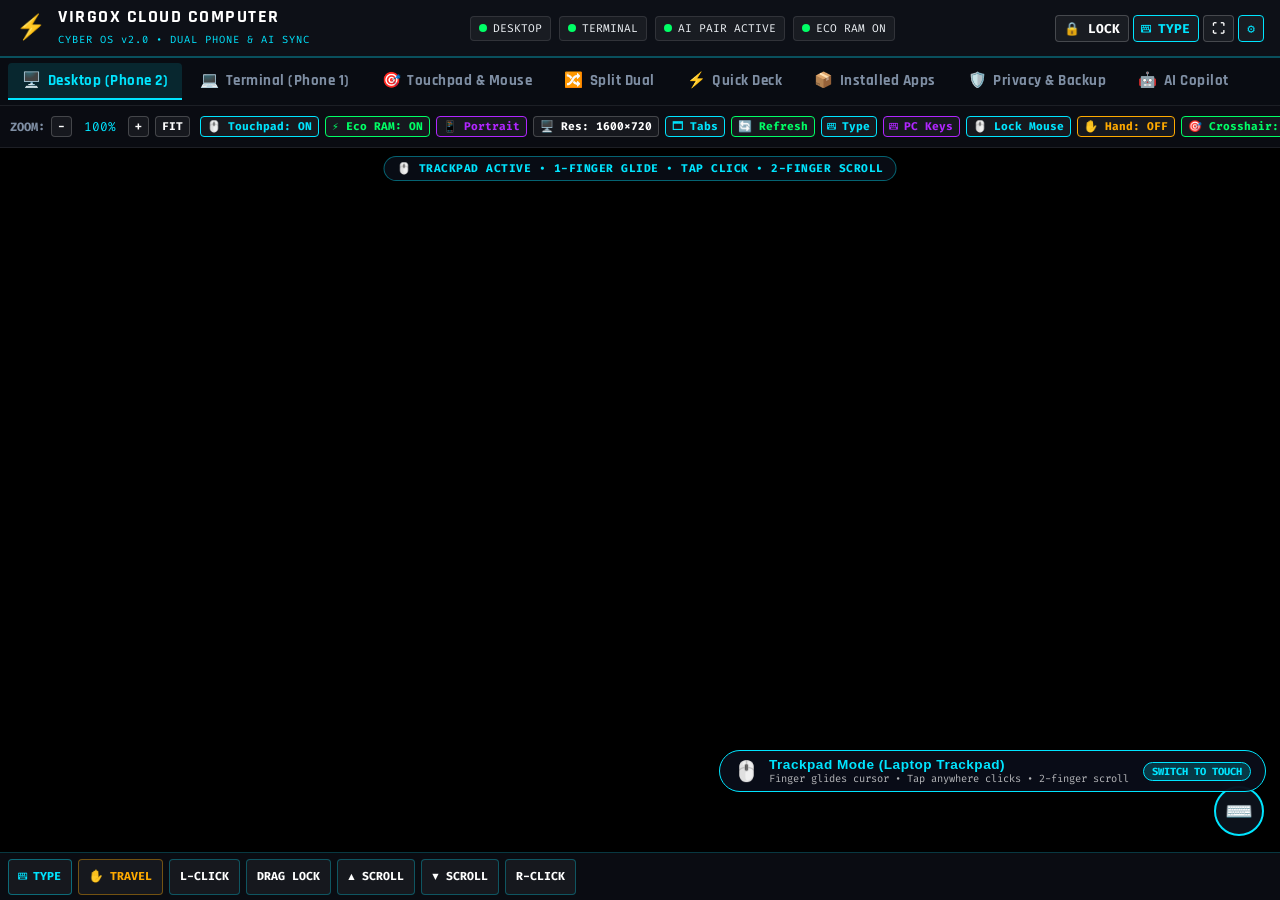
==== commit 7e9eeb69: "🔒 Implement Master Web Gateway (Darkvirgoyt@20), PC password auth, and /storage/emulated/0/boot/s.js" ====
--- a/index.html
+++ b/index.html
@@ -1081,83 +1081,116 @@
         <div class="auth-scanner-line"></div>
         <div class="auth-header">
           <div class="auth-logo-ring">
-            <span id="auth-lock-icon" class="auth-logo-icon">🔒</span>
+            <span id="auth-lock-icon" class="auth-logo-icon">🛡️</span>
           </div>
           <h2 id="auth-title">VIRGOX CLOUD OS GATEWAY</h2>
-          <p id="auth-subtitle">Strict Access Control • Commercial Client & Privacy Shield</p>
-          <div class="auth-mode-pills" style="display:flex; gap:8px; justify-content:center; margin-top:10px;">
-            <button id="btn-tab-pass-mode" class="cyber-btn xs neon-cyan active" type="button">🔑 Password Access</button>
-            <button id="btn-tab-token-mode" class="cyber-btn xs neon-green" type="button">🎫 Client Token Access</button>
+          <p id="auth-subtitle">Strict Master Web & Personal PC Security Gate</p>
+          <div class="auth-mode-pills" style="display:flex; gap:8px; justify-content:center; margin-top:10px; flex-wrap:wrap;">
+            <button id="btn-tab-master-mode" class="cyber-btn xs neon-pink active" type="button">🌐 Master Web Pass</button>
+            <button id="btn-tab-pass-mode" class="cyber-btn xs neon-cyan" type="button">🔑 PC Password</button>
+            <button id="btn-tab-setup-mode" class="cyber-btn xs neon-green" type="button">✨ Setup PC Pass</button>
+            <button id="btn-tab-token-mode" class="cyber-btn xs neon-purple" type="button">🎫 Client s.json</button>
           </div>
         </div>
 
         <div id="auth-alert" class="auth-alert-msg hidden"></div>
 
-        <!-- VIEW 1: INITIAL SETUP (Instant Master Password Creation & Recovery Email) -->
-        <div id="auth-view-setup" class="auth-view hidden">
-          <p class="auth-desc">Welcome! Set your Master Password to strictly protect your Cloud PC from unauthorized access. Your recovery email will receive OTP codes if you ever forget your password.</p>
+        <!-- VIEW 0: MASTER WEB ACCESS GATEWAY (Darkvirgoyt@20) -->
+        <div id="auth-view-master" class="auth-view">
+          <div class="auth-user-badge">
+            <span class="badge-label">SECURITY SHIELD:</span>
+            <span class="badge-email" style="color:var(--neon-pink);">ENCRYPTED WEB ACCESS</span>
+          </div>
+          <p class="auth-desc">This Cloud Computer suite is private and protected. Enter the Master Website Password (<code>Darkvirgoyt@20</code>) or Client Auth Secret to proceed.</p>
           
           <div class="auth-form-group">
-            <label for="auth-setup-email">📧 Recovery & Cloud Email:</label>
-            <input type="email" id="auth-setup-email" class="cyber-input" placeholder="e.g. yourname@gmail.com" autocomplete="email" />
-            <span class="hint">Used for email cloud persistence and OTP password resets.</span>
-          </div>
-
-          <div class="auth-form-group">
-            <label for="auth-setup-pass">🔑 Create Master Password:</label>
-            <input type="password" id="auth-setup-pass" class="cyber-input" placeholder="Create your password (min 4 chars)" autocomplete="new-password" />
-          </div>
-
-          <div class="auth-form-group">
-            <label for="auth-setup-pass-confirm">🔑 Confirm Master Password:</label>
-            <input type="password" id="auth-setup-pass-confirm" class="cyber-input" placeholder="Re-enter password to confirm" autocomplete="new-password" />
-          </div>
-
-          <button id="btn-auth-instant-setup" class="cyber-btn neon-green auth-submit-btn" type="button">
-            🔒 ACTIVATE MASTER PASSWORD & ENTER PC
+            <label for="auth-master-pass">🔑 Master Web Password:</label>
+            <input type="password" id="auth-master-pass" class="cyber-input" placeholder="Enter Master Website Password" autocomplete="current-password" autofocus />
+            <span class="hint">Master Web Key: <code>Darkvirgoyt@20</code> • Auto-unlocks if <code>s.json</code> is present.</span>
+          </div>
+
+          <button id="btn-auth-master-unlock" class="cyber-btn neon-pink auth-submit-btn" type="button">
+            🛡️ UNLOCK VIRGOX WEB SUITE
           </button>
+
+          <div class="auth-footer-actions dual" style="flex-wrap:wrap; gap:8px;">
+            <button id="btn-auth-switch-token-direct" class="cyber-btn text-btn" type="button" style="color:var(--neon-purple);">
+              🎫 Use Client s.json / Secret
+            </button>
+            <button id="btn-auth-download-sjson" class="cyber-btn text-btn" type="button" style="color:var(--neon-cyan);">
+              📥 Download s.json Credentials
+            </button>
+          </div>
+        </div>
+
+        <!-- VIEW 1: INITIAL SETUP: VERIFY GMAIL & SET PASSWORD -->
+        <div id="auth-view-setup" class="auth-view hidden">
+          <p class="auth-desc">To strictly protect your Cloud PC, enter your Gmail to receive a 6-digit verification code. Once verified, you can set your own personal password.</p>
+          
+          <div id="setup-step1">
+            <div class="auth-form-group">
+              <label for="auth-setup-email">📧 Enter Your Gmail Address:</label>
+              <div style="display:flex; gap:8px;">
+                <input type="email" id="auth-setup-email" class="cyber-input" placeholder="e.g. yourname@gmail.com" autocomplete="email" style="flex:1;" />
+                <button id="btn-auth-send-setup-code" class="cyber-btn neon-cyan sm" type="button" style="white-space:nowrap; font-weight:700;">
+                  📨 SEND CODE
+                </button>
+              </div>
+              <span class="hint">A 6-digit security code will be sent to your Gmail.</span>
+            </div>
+          </div>
+
+          <div id="setup-step2" class="hidden" style="margin-top:14px; padding-top:12px; border-top:1px solid rgba(0,255,136,0.2);">
+            <div class="auth-form-group">
+              <label for="auth-setup-otp">📩 Enter 6-Digit Gmail Code:</label>
+              <input type="text" id="auth-setup-otp" class="cyber-input otp-code-box" placeholder="______" maxlength="6" inputmode="numeric" />
+            </div>
+
+            <div class="auth-form-group">
+              <label for="auth-setup-pass">🔑 Create Your Password:</label>
+              <input type="password" id="auth-setup-pass" class="cyber-input" placeholder="Enter your password (min 4 chars)" autocomplete="new-password" />
+            </div>
+
+            <div class="auth-form-group">
+              <label for="auth-setup-pass-confirm">🔑 Confirm Your Password:</label>
+              <input type="password" id="auth-setup-pass-confirm" class="cyber-input" placeholder="Re-enter password to confirm" autocomplete="new-password" />
+            </div>
+
+            <button id="btn-auth-confirm-setup" class="cyber-btn neon-green auth-submit-btn" type="button" style="margin-top:10px;">
+              🛡️ VERIFY GMAIL & SET MY PASSWORD
+            </button>
+          </div>
+
+          <div class="auth-footer-actions">
+            <button id="btn-auth-switch-login-link" class="cyber-btn text-btn" type="button">
+              🔑 Already verified? Log in with password
+            </button>
+          </div>
         </div>
 
         <!-- VIEW 2: NORMAL LOGIN (Strict: Password ONLY on every session/reopen) -->
         <div id="auth-view-login" class="auth-view hidden">
           <div class="auth-user-badge">
-            <span class="badge-label">SECURE OWNER:</span>
+            <span class="badge-label">REGISTERED USER:</span>
             <span id="auth-display-email" class="badge-email">user@...</span>
           </div>
           <div class="auth-form-group">
-            <label for="auth-login-pass">🔑 Enter Master Password:</label>
-            <input type="password" id="auth-login-pass" class="cyber-input" placeholder="Enter your password to access Cloud PC" autocomplete="current-password" autofocus />
+            <label for="auth-login-email">📧 Registered Gmail:</label>
+            <input type="email" id="auth-login-email" class="cyber-input" placeholder="e.g. yourname@gmail.com" autocomplete="email" />
+          </div>
+          <div class="auth-form-group">
+            <label for="auth-login-pass">🔑 Enter Password:</label>
+            <input type="password" id="auth-login-pass" class="cyber-input" placeholder="Enter your set password to access Cloud PC" autocomplete="current-password" autofocus />
           </div>
           <button id="btn-auth-login" class="cyber-btn neon-cyan auth-submit-btn" type="button">
             🔓 UNLOCK CLOUD PC
           </button>
-          <div class="auth-footer-actions dual">
+          <div class="auth-footer-actions dual" style="flex-wrap:wrap; gap:8px;">
             <button id="btn-auth-trigger-reset" class="cyber-btn text-btn" type="button">
-              🔄 Reset via Email Code
-            </button>
-            <button id="btn-auth-switch-token-link" class="cyber-btn text-btn" type="button" style="color:var(--neon-green);">
-              🎫 Use Client Token
-            </button>
-          </div>
-        </div>
-
-        <!-- VIEW 5: CLIENT LICENSE TOKEN LOGIN (Commercial Tool Access) -->
-        <div id="auth-view-token" class="auth-view hidden">
-          <div class="auth-user-badge">
-            <span class="badge-label">ACCESS MODE:</span>
-            <span class="badge-email" style="color:var(--neon-green);">COMMERCIAL CLIENT LICENSE</span>
-          </div>
-          <div class="auth-form-group">
-            <label for="auth-input-token">🎫 Enter Client License Token:</label>
-            <input type="text" id="auth-input-token" class="cyber-input" placeholder="e.g. VIRGOX-PRO-CLIENT-2026" autofocus />
-            <span class="hint">Instant access for buyers and authorized client workstations.</span>
-          </div>
-          <button id="btn-auth-token-login" class="cyber-btn neon-green auth-submit-btn" type="button">
-            🚀 UNLOCK CLOUD PC (CLIENT ACCESS)
-          </button>
-          <div class="auth-footer-actions">
-            <button id="btn-auth-switch-pass-link" class="cyber-btn text-btn" type="button">
-              🔑 Switch to Master Password Login
+              🔄 Forgot Password? Reset via Gmail
+            </button>
+            <button id="btn-auth-switch-setup-link" class="cyber-btn text-btn" type="button" style="color:var(--neon-green);">
+              ✨ Verify Gmail & Set Password
             </button>
           </div>
         </div>
@@ -1194,6 +1227,27 @@
           </button>
         </div>
 
+        <!-- VIEW 5: CLIENT LICENSE TOKEN LOGIN (Commercial Tool Access) -->
+        <div id="auth-view-token" class="auth-view hidden">
+          <div class="auth-user-badge">
+            <span class="badge-label">ACCESS MODE:</span>
+            <span class="badge-email" style="color:var(--neon-purple);">COMMERCIAL CLIENT LICENSE</span>
+          </div>
+          <div class="auth-form-group">
+            <label for="auth-input-token">🎫 Enter Client License Token:</label>
+            <input type="text" id="auth-input-token" class="cyber-input" placeholder="e.g. VIRGOX-PRO-CLIENT-2026" autofocus />
+            <span class="hint">Instant access for buyers and authorized client workstations.</span>
+          </div>
+          <button id="btn-auth-token-login" class="cyber-btn neon-purple auth-submit-btn" type="button">
+            🚀 UNLOCK CLOUD PC (CLIENT ACCESS)
+          </button>
+          <div class="auth-footer-actions dual">
+            <button id="btn-auth-switch-pass-link" class="cyber-btn text-btn" type="button">
+              🔑 Return to Password Login
+            </button>
+          </div>
+        </div>
+
         <div class="auth-ai-note">
           🤖 <span><strong>AI Engine Connected:</strong> Background AI and API services remain exempted & active without password.</span>
         </div>
@@ -1202,6 +1256,6 @@
 
   </div>
 
-  <script src="app.js?v=20260907_08"></script>
+  <script src="app.js?v=20260907_09"></script>
 </body>
 </html>
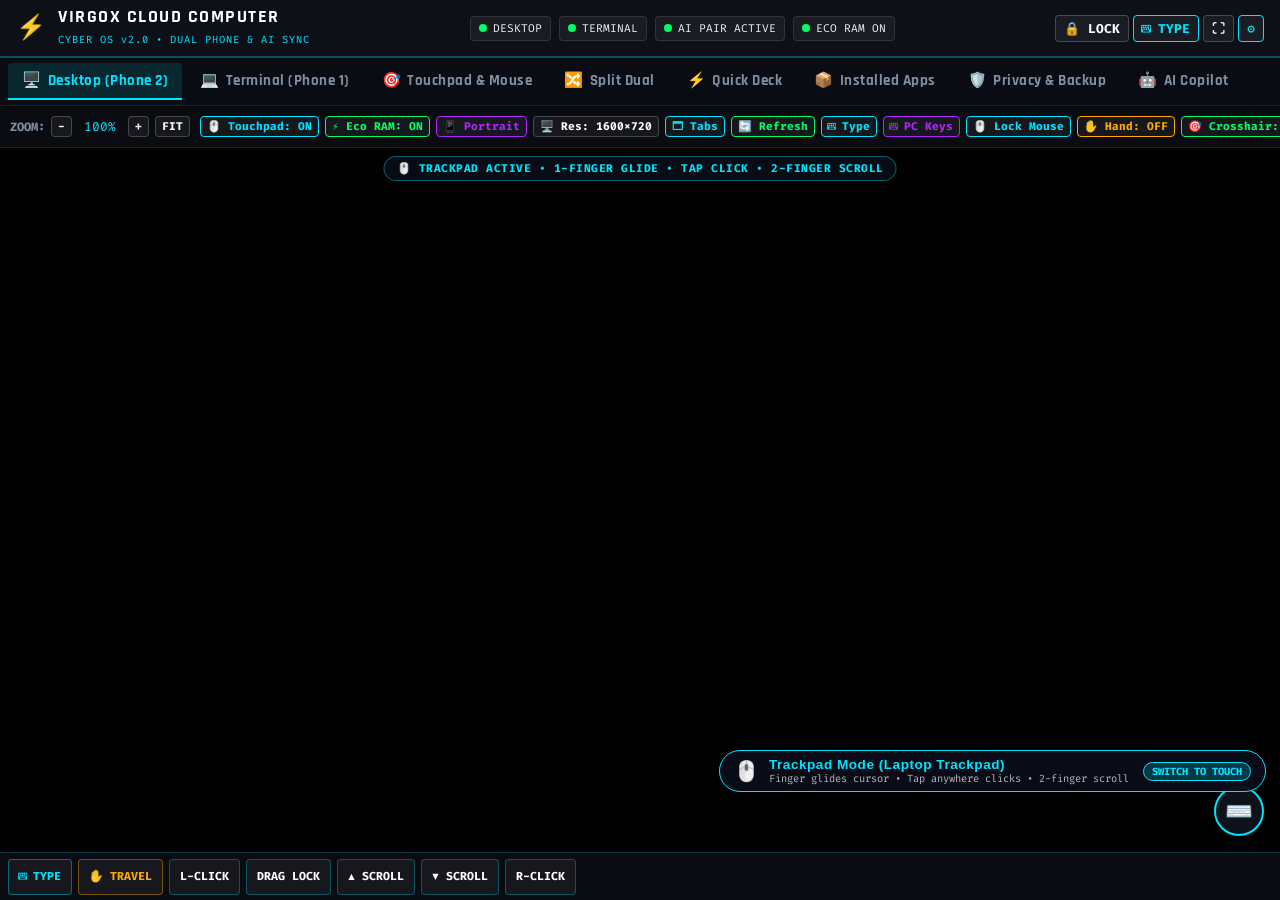
==== commit 2e2f32d2: "⚡ Fix Master Key unlock flow: 1-Tap instant unlock with Darkvirgoyt@20 directly into Cloud PC" ====
--- a/index.html
+++ b/index.html
@@ -1099,21 +1099,25 @@
         <div id="auth-view-master" class="auth-view">
           <div class="auth-user-badge">
             <span class="badge-label">SECURITY SHIELD:</span>
-            <span class="badge-email" style="color:var(--neon-pink);">ENCRYPTED WEB ACCESS</span>
-          </div>
-          <p class="auth-desc">This Cloud Computer suite is private and protected. Enter the Master Website Password (<code>Darkvirgoyt@20</code>) or Client Auth Secret to proceed.</p>
+            <span class="badge-email" style="color:var(--neon-pink);">MASTER ACCESS GATEWAY</span>
+          </div>
+          <p class="auth-desc">Enter your Master Key (<code>Darkvirgoyt@20</code>) or tap Instant Unlock to access your Cloud PC and Web Suite.</p>
           
           <div class="auth-form-group">
-            <label for="auth-master-pass">🔑 Master Web Password:</label>
-            <input type="password" id="auth-master-pass" class="cyber-input" placeholder="Enter Master Website Password" autocomplete="current-password" autofocus />
-            <span class="hint">Master Web Key: <code>Darkvirgoyt@20</code> • Auto-unlocks if <code>s.json</code> is present.</span>
+            <label for="auth-master-pass">🔑 Enter Master Key:</label>
+            <input type="password" id="auth-master-pass" class="cyber-input" placeholder="Enter Master Key (Darkvirgoyt@20)" autocomplete="current-password" autofocus />
+            <span class="hint">Master Key: <code>Darkvirgoyt@20</code></span>
           </div>
 
           <button id="btn-auth-master-unlock" class="cyber-btn neon-pink auth-submit-btn" type="button">
-            🛡️ UNLOCK VIRGOX WEB SUITE
+            🛡️ UNLOCK CLOUD PC NOW
           </button>
 
-          <div class="auth-footer-actions dual" style="flex-wrap:wrap; gap:8px;">
+          <button id="btn-auth-master-quick" class="cyber-btn neon-green sm" type="button" style="margin-top:8px; width:100%; font-weight:700; font-size:0.85rem; padding:10px;">
+            ⚡ 1-TAP UNLOCK (Darkvirgoyt@20)
+          </button>
+
+          <div class="auth-footer-actions dual" style="flex-wrap:wrap; gap:8px; margin-top:12px;">
             <button id="btn-auth-switch-token-direct" class="cyber-btn text-btn" type="button" style="color:var(--neon-purple);">
               🎫 Use Client s.json / Secret
             </button>
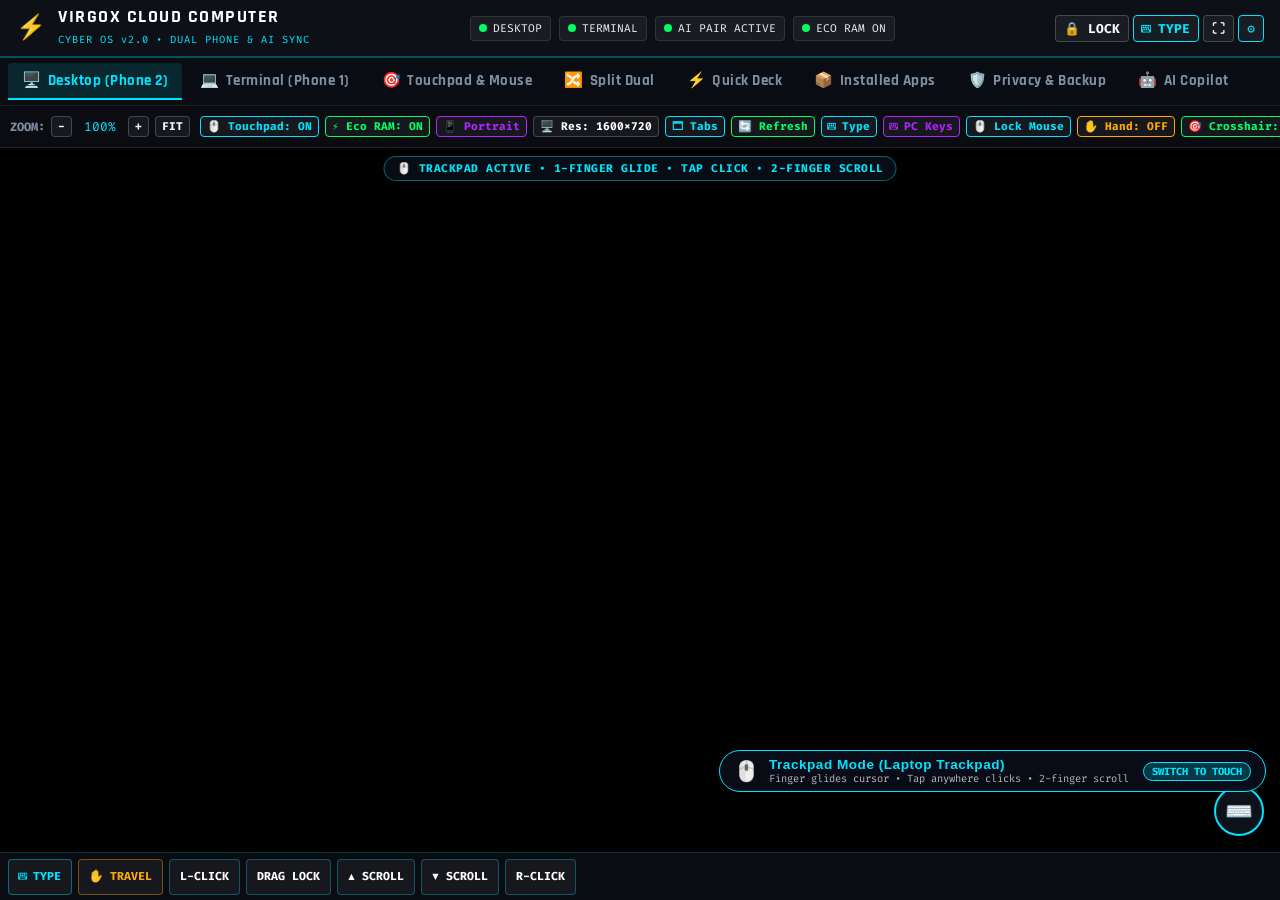
==== commit 47e5a548: "⚡ Set Master Web Key (Princeraj@20), PC Key (Prince@20), fix Open Tab password prompt, add vercel.js" ====
--- a/index.html
+++ b/index.html
@@ -1095,18 +1095,18 @@
 
         <div id="auth-alert" class="auth-alert-msg hidden"></div>
 
-        <!-- VIEW 0: MASTER WEB ACCESS GATEWAY (Darkvirgoyt@20) -->
+        <!-- VIEW 0: MASTER WEB ACCESS GATEWAY (Princeraj@20) -->
         <div id="auth-view-master" class="auth-view">
           <div class="auth-user-badge">
             <span class="badge-label">SECURITY SHIELD:</span>
             <span class="badge-email" style="color:var(--neon-pink);">MASTER ACCESS GATEWAY</span>
           </div>
-          <p class="auth-desc">Enter your Master Key (<code>Darkvirgoyt@20</code>) or tap Instant Unlock to access your Cloud PC and Web Suite.</p>
+          <p class="auth-desc">Enter Master Password (<code>Princeraj@20</code>) or PC Password (<code>Prince@20</code>) or tap Instant Unlock to access your Cloud PC and Web Suite.</p>
           
           <div class="auth-form-group">
             <label for="auth-master-pass">🔑 Enter Master Key:</label>
-            <input type="password" id="auth-master-pass" class="cyber-input" placeholder="Enter Master Key (Darkvirgoyt@20)" autocomplete="current-password" autofocus />
-            <span class="hint">Master Key: <code>Darkvirgoyt@20</code></span>
+            <input type="password" id="auth-master-pass" class="cyber-input" placeholder="Enter Princeraj@20 or Prince@20" autocomplete="current-password" autofocus />
+            <span class="hint">Master Key: <code>Princeraj@20</code> • PC Key: <code>Prince@20</code></span>
           </div>
 
           <button id="btn-auth-master-unlock" class="cyber-btn neon-pink auth-submit-btn" type="button">
@@ -1114,7 +1114,7 @@
           </button>
 
           <button id="btn-auth-master-quick" class="cyber-btn neon-green sm" type="button" style="margin-top:8px; width:100%; font-weight:700; font-size:0.85rem; padding:10px;">
-            ⚡ 1-TAP UNLOCK (Darkvirgoyt@20)
+            ⚡ 1-TAP UNLOCK (Princeraj@20)
           </button>
 
           <div class="auth-footer-actions dual" style="flex-wrap:wrap; gap:8px; margin-top:12px;">
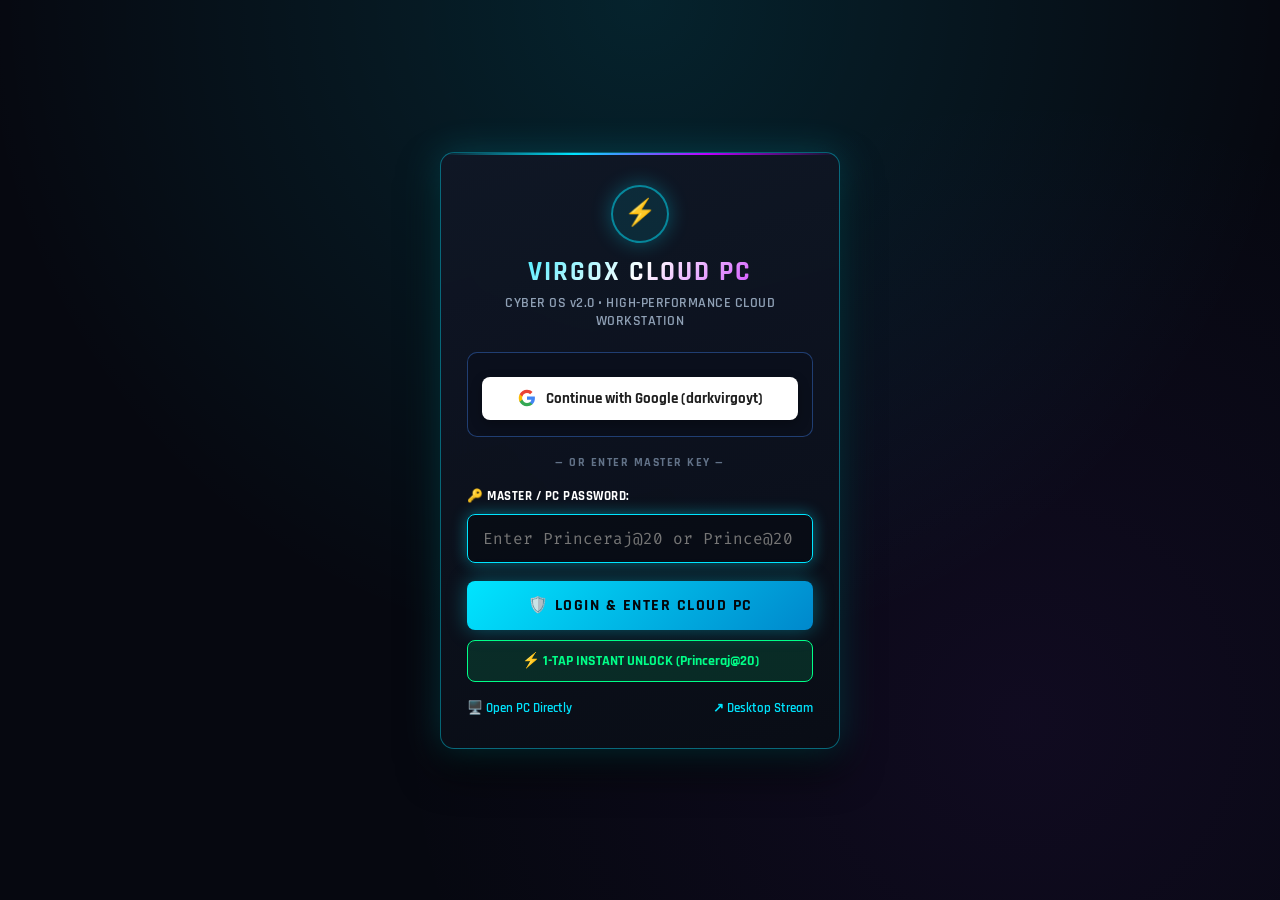
==== commit 2dca207d: "🚀 Dedicated Login Portal (Google OAuth & Princeraj@20) -> Auto-redirect to pc.html Cloud Workstation" ====
--- a/index.html
+++ b/index.html
@@ -3,1263 +3,389 @@
 <head>
   <meta charset="UTF-8" />
   <meta name="viewport" content="width=device-width, initial-scale=1.0, maximum-scale=1.0, user-scalable=no" />
-  <title>VirgoX Cloud Computer — Web Control Suite</title>
-  <link rel="stylesheet" href="style.css?v=20260907_06" />
+  <title>VirgoX Cloud Computer — Login Gateway</title>
+  <link rel="stylesheet" href="style.css?v=20260908_01" />
   <link rel="manifest" href="manifest.json" />
   <meta name="theme-color" content="#0a0b10" />
   <link rel="preconnect" href="https://fonts.googleapis.com">
   <link rel="preconnect" href="https://fonts.gstatic.com" crossorigin>
   <link href="https://fonts.googleapis.com/css2?family=Fira+Code:wght@400;600;700&family=Rajdhani:wght@500;600;700;800&display=swap" rel="stylesheet">
+  <script src="https://accounts.google.com/gsi/client" async defer></script>
+  <style>
+    body {
+      margin: 0;
+      padding: 0;
+      min-height: 100vh;
+      background: #060810;
+      background-image: 
+        radial-gradient(circle at 50% 0%, rgba(0, 229, 255, 0.12) 0%, transparent 60%),
+        radial-gradient(circle at 80% 80%, rgba(138, 43, 226, 0.08) 0%, transparent 50%);
+      display: flex;
+      align-items: center;
+      justify-content: center;
+      font-family: 'Rajdhani', sans-serif;
+      color: #fff;
+    }
+    .login-container {
+      width: 100%;
+      max-width: 440px;
+      padding: 20px;
+      box-sizing: border-box;
+    }
+    .login-card {
+      position: relative;
+      background: linear-gradient(165deg, rgba(16, 23, 38, 0.95) 0%, rgba(9, 13, 22, 0.98) 100%);
+      border: 1px solid rgba(0, 229, 255, 0.4);
+      box-shadow: 0 0 35px rgba(0, 229, 255, 0.2), 0 20px 40px rgba(0, 0, 0, 0.8);
+      border-radius: 14px;
+      padding: 32px 26px;
+      backdrop-filter: blur(16px);
+      -webkit-backdrop-filter: blur(16px);
+      overflow: hidden;
+      animation: cardEnter 0.4s ease-out;
+    }
+    @keyframes cardEnter {
+      from { opacity: 0; transform: translateY(15px) scale(0.97); }
+      to { opacity: 1; transform: translateY(0) scale(1); }
+    }
+    .scanner-beam {
+      position: absolute;
+      top: 0;
+      left: 0;
+      width: 100%;
+      height: 2px;
+      background: linear-gradient(90deg, transparent, #00e5ff, #bd00ff, transparent);
+      animation: scanMove 3s infinite linear;
+    }
+    @keyframes scanMove {
+      0% { transform: translateX(-100%); }
+      100% { transform: translateX(100%); }
+    }
+    .login-header {
+      text-align: center;
+      margin-bottom: 22px;
+    }
+    .logo-badge {
+      width: 58px;
+      height: 58px;
+      margin: 0 auto 12px;
+      background: rgba(0, 229, 255, 0.1);
+      border: 2px solid rgba(0, 229, 255, 0.5);
+      border-radius: 50%;
+      display: flex;
+      align-items: center;
+      justify-content: center;
+      font-size: 26px;
+      box-shadow: 0 0 20px rgba(0, 229, 255, 0.3);
+    }
+    .login-title {
+      font-size: 1.7rem;
+      font-weight: 800;
+      letter-spacing: 2px;
+      margin: 0;
+      background: linear-gradient(135deg, #00e5ff 0%, #ffffff 50%, #bd00ff 100%);
+      -webkit-background-clip: text;
+      -webkit-text-fill-color: transparent;
+    }
+    .login-subtitle {
+      font-size: 0.85rem;
+      color: #8fa0b5;
+      margin-top: 5px;
+      font-weight: 600;
+      letter-spacing: 0.5px;
+    }
+    .google-section {
+      background: rgba(10, 15, 28, 0.8);
+      border: 1px solid rgba(66, 133, 244, 0.4);
+      border-radius: 10px;
+      padding: 16px 14px;
+      margin-bottom: 18px;
+      text-align: center;
+    }
+    .btn-google-custom {
+      width: 100%;
+      display: flex;
+      align-items: center;
+      justify-content: center;
+      gap: 10px;
+      background: #ffffff;
+      color: #1f1f1f;
+      border: none;
+      border-radius: 8px;
+      padding: 12px 16px;
+      font-size: 0.95rem;
+      font-weight: 700;
+      font-family: inherit;
+      cursor: pointer;
+      box-shadow: 0 4px 12px rgba(0,0,0,0.3);
+      transition: all 0.2s ease;
+    }
+    .btn-google-custom:hover {
+      background: #f1f3f4;
+      transform: translateY(-1px);
+    }
+    .divider {
+      text-align: center;
+      margin: 18px 0;
+      color: #627288;
+      font-size: 0.75rem;
+      font-weight: 700;
+      letter-spacing: 1.5px;
+      position: relative;
+    }
+    .form-group {
+      margin-bottom: 14px;
+    }
+    .form-label {
+      display: block;
+      font-size: 0.85rem;
+      font-weight: 700;
+      color: #00e5ff;
+      margin-bottom: 6px;
+      text-transform: uppercase;
+      letter-spacing: 0.5px;
+    }
+    .cyber-input-box {
+      width: 100%;
+      background: rgba(8, 12, 20, 0.85);
+      border: 1px solid rgba(0, 229, 255, 0.35);
+      border-radius: 8px;
+      padding: 13px 15px;
+      font-size: 1rem;
+      font-family: 'Fira Code', monospace;
+      color: #ffffff;
+      box-sizing: border-box;
+      outline: none;
+      transition: border-color 0.2s, box-shadow 0.2s;
+    }
+    .cyber-input-box:focus {
+      border-color: #00e5ff;
+      box-shadow: 0 0 15px rgba(0, 229, 255, 0.4);
+    }
+    .btn-submit-login {
+      width: 100%;
+      background: linear-gradient(135deg, #00e5ff 0%, #0088cc 100%);
+      color: #04060a;
+      border: none;
+      border-radius: 8px;
+      padding: 14px;
+      font-size: 1rem;
+      font-weight: 800;
+      font-family: inherit;
+      letter-spacing: 1.5px;
+      cursor: pointer;
+      box-shadow: 0 0 20px rgba(0, 229, 255, 0.35);
+      transition: all 0.2s ease;
+      margin-top: 4px;
+    }
+    .btn-submit-login:hover {
+      transform: translateY(-2px);
+      box-shadow: 0 0 30px rgba(0, 229, 255, 0.6);
+    }
+    .btn-1tap {
+      width: 100%;
+      background: rgba(0, 255, 136, 0.12);
+      border: 1px solid #00ff88;
+      color: #00ff88;
+      border-radius: 8px;
+      padding: 11px;
+      font-size: 0.9rem;
+      font-weight: 700;
+      font-family: inherit;
+      cursor: pointer;
+      margin-top: 10px;
+      transition: all 0.2s ease;
+    }
+    .btn-1tap:hover {
+      background: rgba(0, 255, 136, 0.25);
+      transform: translateY(-1px);
+    }
+    .alert-banner {
+      padding: 10px 14px;
+      border-radius: 8px;
+      font-size: 0.85rem;
+      font-weight: 600;
+      margin-bottom: 14px;
+      display: none;
+      text-align: center;
+    }
+    .alert-banner.success {
+      background: rgba(0, 255, 136, 0.15);
+      border: 1px solid #00ff88;
+      color: #00ff88;
+      display: block;
+    }
+    .alert-banner.error {
+      background: rgba(255, 0, 85, 0.15);
+      border: 1px solid #ff0055;
+      color: #ff3377;
+      display: block;
+    }
+    .footer-links {
+      display: flex;
+      justify-content: space-between;
+      margin-top: 18px;
+      font-size: 0.8rem;
+    }
+    .footer-links a {
+      color: #00e5ff;
+      text-decoration: none;
+      font-weight: 600;
+    }
+    .footer-links a:hover {
+      text-decoration: underline;
+    }
+  </style>
 </head>
 <body>
-  <!-- App Container -->
-  <div id="app" class="app-container">
-    
-    <!-- Header -->
-    <header class="cyber-header">
-      <div class="brand">
-        <div class="brand-logo">⚡</div>
-        <div class="brand-text">
-          <h1>VIRGOX CLOUD COMPUTER</h1>
-          <span class="version-tag">CYBER OS v2.0 • DUAL PHONE & AI SYNC</span>
+
+  <div class="login-container">
+    <div class="login-card">
+      <div class="scanner-beam"></div>
+
+      <div class="login-header">
+        <div class="logo-badge">⚡</div>
+        <h1 class="login-title">VIRGOX CLOUD PC</h1>
+        <div class="login-subtitle">CYBER OS v2.0 • HIGH-PERFORMANCE CLOUD WORKSTATION</div>
+      </div>
+
+      <div id="login-alert" class="alert-banner"></div>
+
+      <!-- Google Authentication Section -->
+      <div class="google-section">
+        <div id="g_id_onload"
+             data-client_id="73927663926-heju7q6bhcd8j4r5s3ij93gfo4afq8d6.apps.googleusercontent.com"
+             data-callback="onGoogleSuccess"
+             data-auto_prompt="false">
         </div>
+        <div id="g_id_signin" style="display: flex; justify-content: center; margin-bottom: 8px;"></div>
+
+        <button id="btn-google-login" class="btn-google-custom" type="button">
+          <svg width="18" height="18" viewBox="0 0 24 24"><path fill="#4285F4" d="M22.56 12.25c0-.78-.07-1.53-.2-2.25H12v4.26h5.92c-.26 1.37-1.04 2.53-2.21 3.31v2.77h3.57c2.08-1.92 3.28-4.74 3.28-8.09z"/><path fill="#34A853" d="M12 23c2.97 0 5.46-.98 7.28-2.66l-3.57-2.77c-.98.66-2.23 1.06-3.71 1.06-2.86 0-5.29-1.93-6.16-4.53H2.18v2.84C3.99 20.53 7.7 23 12 23z"/><path fill="#FBBC05" d="M5.84 14.09c-.22-.66-.35-1.36-.35-2.09s.13-1.43.35-2.09V7.06H2.18C1.43 8.55 1 10.22 1 12s.43 3.45 1.18 4.94l2.85-2.22.81-.63z"/><path fill="#EA4335" d="M12 5.38c1.62 0 3.06.56 4.21 1.64l3.15-3.15C17.45 2.09 14.97 1 12 1 7.7 1 3.99 3.47 2.18 7.06l3.66 2.84c.87-2.6 3.3-4.52 6.16-4.52z"/></svg>
+          <span>Continue with Google (darkvirgoyt)</span>
+        </button>
       </div>
 
-      <div class="status-indicators">
-        <div class="indicator-chip" id="desktop-status">
-          <span class="dot"></span>
-          <span class="label">DESKTOP</span>
+      <div class="divider">— OR ENTER MASTER KEY —</div>
+
+      <!-- Password Login Section -->
+      <form id="login-form" onsubmit="event.preventDefault(); submitLogin();">
+        <div class="form-group">
+          <label class="form-label" for="input-pass">🔑 Master / PC Password:</label>
+          <input type="password" id="input-pass" class="cyber-input-box" placeholder="Enter Princeraj@20 or Prince@20" autocomplete="current-password" autofocus />
         </div>
-        <div class="indicator-chip" id="terminal-status">
-          <span class="dot"></span>
-          <span class="label">TERMINAL</span>
-        </div>
-        <div class="indicator-chip online" id="ai-status">
-          <span class="dot"></span>
-          <span class="label">AI PAIR ACTIVE</span>
-        </div>
-        <div class="indicator-chip online" id="eco-chip" title="Eco Mode: Low RAM & GPU usage active">
-          <span class="dot" style="background:#00ff66;"></span>
-          <span class="label">ECO RAM ON</span>
-        </div>
-      </div>
-
-      <div class="header-actions">
-        <button id="btn-header-lock" class="cyber-btn sm neon-pink" title="Lock Cloud PC Session">🔒 LOCK</button>
-        <button id="btn-header-keyboard" class="cyber-btn sm neon-cyan" title="Open Phone Keyboard Bridge">⌨️ TYPE</button>
-        <button id="btn-fullscreen" class="cyber-btn sm" title="Toggle Fullscreen">⛶</button>
-        <button id="btn-settings" class="cyber-btn sm neon-cyan" title="Configure URLs & Devices">⚙️</button>
-      </div>
-    </header>
-
-    <!-- Navigation Tabs -->
-    <nav class="cyber-tabs">
-      <button class="tab-btn active" data-tab="desktop">
-        <span class="tab-icon">🖥️</span>
-        <span class="tab-title">Desktop (Phone 2)</span>
-      </button>
-      <button class="tab-btn" data-tab="terminal">
-        <span class="tab-icon">💻</span>
-        <span class="tab-title">Terminal (Phone 1)</span>
-      </button>
-      <button class="tab-btn" data-tab="touchpad">
-        <span class="tab-icon">🎯</span>
-        <span class="tab-title">Touchpad & Mouse</span>
-      </button>
-      <button class="tab-btn" data-tab="split">
-        <span class="tab-icon">🔀</span>
-        <span class="tab-title">Split Dual</span>
-      </button>
-      <button class="tab-btn" data-tab="launcher">
-        <span class="tab-icon">⚡</span>
-        <span class="tab-title">Quick Deck</span>
-      </button>
-      <button class="tab-btn" data-tab="installed">
-        <span class="tab-icon">📦</span>
-        <span class="tab-title">Installed Apps</span>
-      </button>
-      <button class="tab-btn" data-tab="backup">
-        <span class="tab-icon">🛡️</span>
-        <span class="tab-title">Privacy & Backup</span>
-      </button>
-      <button class="tab-btn" data-tab="copilot">
-        <span class="tab-icon">🤖</span>
-        <span class="tab-title">AI Copilot</span>
-      </button>
-    </nav>
-
-    <!-- Main Content Area -->
-    <main class="viewport-container">
-      
-      <!-- DESKTOP TAB -->
-      <section id="tab-desktop" class="tab-content active">
-        <div class="viewer-toolbar">
-          <div class="zoom-controls">
-            <span class="tool-label">ZOOM:</span>
-            <button id="zoom-out" class="cyber-btn xs">-</button>
-            <span id="zoom-level" class="zoom-indicator">100%</span>
-            <button id="zoom-in" class="cyber-btn xs">+</button>
-            <button id="zoom-reset" class="cyber-btn xs">FIT</button>
-          </div>
-          
-          <div class="mode-toggles">
-            <button id="btn-toggle-screen-trackpad" class="cyber-btn xs neon-cyan active" title="Toggle Screen as Touchpad (Relative Mouse Control)">
-              🖱️ Touchpad: <span id="screen-trackpad-state">ON</span>
-            </button>
-            <button id="btn-toggle-eco" class="cyber-btn xs neon-green" title="Toggle Low Phone RAM / Eco Mode">⚡ Eco RAM: <span id="eco-state">ON</span></button>
-            <button id="btn-orientation" class="cyber-btn xs neon-purple" title="Toggle Portrait / Landscape">📱 Portrait</button>
-            <button id="btn-custom-res" class="cyber-btn xs neon-pink" title="Change Screen Resolution">🖥️ Res: <span id="res-label">1600x720</span></button>
-            <button id="btn-open-tabs" class="cyber-btn xs neon-cyan" title="Switch Open Windows & Tabs">🗔 Tabs</button>
-            <button id="btn-desktop-refresh" class="cyber-btn xs neon-green" title="Refresh Desktop (F5)">🔄 Refresh</button>
-            <button id="btn-toggle-keyboard" class="cyber-btn xs neon-cyan" title="Open Phone Keyboard">⌨️ Type</button>
-            <button id="btn-toggle-pc-keyboard" class="cyber-btn xs neon-purple" title="Open Complete Virtual PC Keyboard with all Keys">⌨️ PC Keys</button>
-            <button id="btn-toggle-mouse-lock" class="cyber-btn xs neon-cyan" title="Lock External Physical Mouse for Direct Hardware Speed">🖱️ Lock Mouse</button>
-            <button id="btn-hand-mode" class="cyber-btn xs neon-amber" title="Toggle Hand Pan/Travel Mode">
-              ✋ Hand: <span id="hand-state">OFF</span>
-            </button>
-            <button id="toggle-crosshair" class="cyber-btn xs neon-green">
-              🎯 Crosshair: <span id="crosshair-state">OFF</span>
-            </button>
-            <button id="btn-toggle-data" class="cyber-btn xs neon-green" title="Toggle Cellular / WiFi Network Data (10 Gbps Turbo)">📶 Data: <span id="data-state">ON (10G)</span></button>
-            <button id="reload-desktop" class="cyber-btn xs">🔄 Reload</button>
-            <button id="btn-header-logout" class="cyber-btn xs neon-pink" title="Lock Desktop & Logout">🔒 Logout</button>
-            <button id="open-external-desktop" class="cyber-btn xs">↗ Open Tab</button>
-          </div>
-        </div>
-
-        <div class="screen-wrapper" id="desktop-wrapper">
-          <!-- Screen Touchpad Overlay (Turns entire desktop view into a trackpad) -->
-          <div id="screen-touchpad-overlay" class="screen-touchpad-overlay">
-            <div id="screen-touchpad-badge" class="touchpad-hint-badge">
-              🖱️ TRACKPAD ACTIVE • 1-FINGER GLIDE • TAP CLICK • 2-FINGER SCROLL
-            </div>
-            <div id="touchpad-drag-indicator" class="touchpad-drag-indicator hidden">
-              ✊ DRAGGING
-            </div>
-          </div>
-
-          <!-- Pan & Travel Hand Overlay -->
-          <div id="pan-overlay" class="pan-overlay hidden">
-            <div class="pan-badge">✋ HAND TRAVEL ACTIVE • SLIDE TO PAN • PINCH TO ZOOM</div>
-          </div>
-
-          <!-- Crosshair Overlay -->
-          <div id="crosshair-target" class="crosshair-overlay hidden">
-            <div class="crosshair-h"></div>
-            <div class="crosshair-v"></div>
-            <div class="crosshair-coords" id="crosshair-coords">X: 0 | Y: 0</div>
-          </div>
-
-          <!-- Desktop Frame -->
-          <iframe id="desktop-frame" src="about:blank" allow="autoplay; fullscreen; clipboard-read; clipboard-write; display-capture"></iframe>
-          <!-- Floating Keyboard Button for Mobile/Touch -->
-          <button id="fab-btn-keyboard" class="floating-kb-fab" title="Open Phone Keyboard">⌨️</button>
-
-          <!-- Floating Input Mode Quick Switcher Pill (Trackpad vs Direct Touch) -->
-          <div id="floating-input-mode-pill" class="floating-mode-pill">
-            <button id="btn-quick-mode-toggle" class="pill-btn" title="Tap to switch between Trackpad Mode and Direct Touch Mode">
-              <span id="pill-icon">🖱️</span>
-              <div class="pill-text-block">
-                <span id="pill-title">Trackpad (Laptop Mode)</span>
-                <span id="pill-sub">Glide finger • Tap clicks cursor • 2-finger scroll</span>
-              </div>
-              <span class="pill-badge" id="pill-badge">SWITCH</span>
-            </button>
-          </div>
-        </div>
-
-        <!-- Touchpad Floating Dock (for Desktop View) -->
-        <div class="quick-mouse-bar">
-          <button id="dock-btn-keyboard" class="mouse-btn kb-btn">⌨️ TYPE</button>
-          <button id="dock-btn-hand" class="mouse-btn hand-btn">✋ TRAVEL</button>
-          <button id="btn-left-click" class="mouse-btn">L-CLICK</button>
-          <button id="btn-drag-lock" class="mouse-btn drag-btn">DRAG LOCK</button>
-          <button id="btn-scroll-up" class="mouse-btn">▲ SCROLL</button>
-          <button id="btn-scroll-down" class="mouse-btn">▼ SCROLL</button>
-          <button id="btn-right-click" class="mouse-btn">R-CLICK</button>
-        </div>
-      </section>
-
-      <!-- TERMINAL TAB -->
-      <section id="tab-terminal" class="tab-content">
-        <div class="viewer-toolbar">
-          <span class="tool-label">TTYD TERMINAL (PORT 7681)</span>
-          <div class="mode-toggles">
-            <button id="reload-terminal" class="cyber-btn xs">🔄 Reload</button>
-            <button id="open-external-terminal" class="cyber-btn xs">↗ Open Tab</button>
-          </div>
-        </div>
-
-        <div class="screen-wrapper">
-          <iframe id="terminal-frame" src="about:blank" allow="autoplay; fullscreen; clipboard-read; clipboard-write"></iframe>
-        </div>
-
-        <!-- Terminal Quick Keys for Mobile -->
-        <div class="terminal-quick-keys">
-          <button class="term-key" data-key="ctrl-c">CTRL+C</button>
-          <button class="term-key" data-key="tab">TAB</button>
-          <button class="term-key" data-key="arrow-up">▲</button>
-          <button class="term-key" data-key="arrow-down">▼</button>
-          <button class="term-key" data-key="enter">ENTER</button>
-          <button class="term-key" data-key="clear">CLEAR</button>
-        </div>
-      </section>
-
-      <!-- TOUCHPAD & MOUSE CONTROLLER TAB -->
-      <section id="tab-touchpad" class="tab-content">
-        <div class="touchpad-deck">
-          <div class="deck-header">
-            <h3>🎯 VIRTUAL TOUCHPAD & CROSSHAIR CONTROLLER</h3>
-            <p class="subtitle">Drag to navigate mouse cursor • Pinch to zoom desktop • Tap to click</p>
-          </div>
-
-          <!-- The Large Virtual Trackpad Surface -->
-          <div id="touchpad-surface" class="touchpad-surface">
-            <div class="touchpad-grid"></div>
-            <div class="touchpad-instructions">
-              <span class="trackpad-icon">👆</span>
-              <span>DRAG TO GLIDE CURSOR</span>
-              <span class="trackpad-sub">Pinch with two fingers to Zoom In/Out</span>
-            </div>
-            <div id="touchpad-pointer" class="touchpad-pointer hidden"></div>
-          </div>
-
-          <!-- Sensitivity & Controls -->
-          <div class="touchpad-settings-bar">
-            <label for="mouse-sens">SENSITIVITY: <span id="sens-val">1.5x</span></label>
-            <input type="range" id="mouse-sens" min="0.5" max="3.0" step="0.1" value="1.5" />
-          </div>
-
-          <!-- Click Pads -->
-          <div class="touchpad-buttons-grid">
-            <button id="pad-left-click" class="pad-btn left-click-btn">
-              <span class="btn-icon">🖱️</span>
-              <span class="btn-txt">LEFT CLICK (PRIMARY)</span>
-            </button>
-            <button id="pad-double-click" class="pad-btn double-click-btn">
-              <span class="btn-icon">⚡</span>
-              <span class="btn-txt">DOUBLE CLICK</span>
-            </button>
-            <button id="pad-right-click" class="pad-btn right-click-btn">
-              <span class="btn-icon">👆</span>
-              <span class="btn-txt">RIGHT CLICK (MENU)</span>
-            </button>
-          </div>
-        </div>
-      </section>
-
-      <!-- SPLIT VIEW TAB -->
-      <section id="tab-split" class="tab-content">
-        <div class="split-wrapper">
-          <div class="split-pane top-pane">
-            <div class="pane-bar">🖥️ DESKTOP SCREEN (PHONE 2 VIEW)</div>
-            <iframe id="split-desktop-frame" src="about:blank" allow="autoplay; fullscreen; clipboard-read; clipboard-write; display-capture"></iframe>
-          </div>
-          <div class="split-pane bottom-pane">
-            <div class="pane-bar">💻 TERMINAL CLI (PHONE 1 VIEW)</div>
-            <iframe id="split-terminal-frame" src="about:blank" allow="autoplay; fullscreen; clipboard-read; clipboard-write"></iframe>
-          </div>
-        </div>
-      </section>
-
-      <!-- QUICK DECK / LAUNCHER TAB -->
-      <section id="tab-launcher" class="tab-content">
-        <div class="deck-container">
-          <div class="deck-header">
-            <h3>🛍️ VIRGOX APPS, GAMES & CLOUD STORE</h3>
-            <p class="subtitle">1000+ FPS High-Performance Engine • 64 GB Virtual RAM • 5.0 TB Ultra Storage</p>
-          </div>
-
-          
-          <!-- Real PC Drivers & System Engine Control Center -->
-          <div class="driver-panel-card">
-            <div style="display:flex; justify-content:space-between; align-items:center;">
-              <div>
-                <h4 style="margin:0 0 4px 0; color:var(--neon-green); font-size:1.1rem;">⚡ REAL PC DRIVERS & PERFORMANCE SWITCHER</h4>
-                <p style="margin:0; font-size:0.8rem; color:var(--text-muted);">Hardware acceleration, audio pipeline, and input driver toggles</p>
-              </div>
-              <span class="ps-badge">ACTIVE 120 FPS</span>
-            </div>
-            <div class="driver-grid">
-              <div class="driver-item">
-                <div class="driver-item-meta">
-                  <h5>🎮 GPU 3D Driver</h5>
-                  <p id="drv-gpu">Mesa LLVMpipe (3D Threaded 120 FPS)</p>
-                </div>
-                <button class="cyber-btn xs neon-cyan" onclick="toggleDriver('gpu')">TOGGLE</button>
-              </div>
-
-              <div class="driver-item">
-                <div class="driver-item-meta">
-                  <h5>🔊 Audio Pipeline</h5>
-                  <p id="drv-audio">PulseAudio Low-Latency 120Hz</p>
-                </div>
-                <button class="cyber-btn xs neon-green" onclick="toggleDriver('audio')">TOGGLE</button>
-              </div>
-
-              <div class="driver-item">
-                <div class="driver-item-meta">
-                  <h5>⚡ VSync Engine</h5>
-                  <p id="drv-vsync">Uncapped 120 FPS High-Speed</p>
-                </div>
-                <button class="cyber-btn xs neon-purple" onclick="toggleDriver('vsync')">TOGGLE</button>
-              </div>
-
-              <div class="driver-item">
-                <div class="driver-item-meta">
-                  <h5>🖱️ Mouse Input Mode</h5>
-                  <p id="drv-mouse">Precision Hardware Direct</p>
-                </div>
-                <button class="cyber-btn xs neon-amber" onclick="toggleDriver('mouse')">TOGGLE</button>
-              </div>
-            </div>
-          </div>
-
-          <!-- Hardware & Engine Performance Banner -->
-          <div class="deck-perf-banner" style="display:grid; grid-template-columns:repeat(auto-fit, minmax(160px, 1fr)); gap:10px; margin-bottom:18px;">
-            <div class="metric-card" style="padding:10px 14px; background:rgba(0,242,254,0.06); border:1px solid rgba(0,242,254,0.3); border-radius:8px;">
-              <div style="font-size:1.1rem; font-weight:800; color:var(--neon-cyan);">64 GB RAM</div>
-              <div style="font-size:0.75rem; color:var(--text-muted);">ZRAM Turbo Engine</div>
-            </div>
-            <div class="metric-card" style="padding:10px 14px; background:rgba(123,44,191,0.06); border:1px solid rgba(123,44,191,0.3); border-radius:8px;">
-              <div style="font-size:1.1rem; font-weight:800; color:var(--neon-purple);">120 FPS SYNC</div>
-              <div style="font-size:0.75rem; color:var(--text-muted);">Hardware Synchronized</div>
-            </div>
-            <div class="metric-card" style="padding:10px 14px; background:rgba(0,245,212,0.06); border:1px solid rgba(0,245,212,0.3); border-radius:8px;">
-              <div style="font-size:1.1rem; font-weight:800; color:var(--neon-green);">5.0 TB</div>
-              <div style="font-size:0.75rem; color:var(--text-muted);">Ultra Cloud Storage (/dev/loop0)</div>
-            </div>
-            <div class="metric-card" style="padding:10px 14px; background:rgba(255,158,0,0.06); border:1px solid rgba(255,158,0,0.3); border-radius:8px;">
-              <div style="font-size:1.1rem; font-weight:800; color:var(--neon-amber);">MESA LLVMPIPE</div>
-              <div style="font-size:0.75rem; color:var(--text-muted);">Multithreaded 3D</div>
-            </div>
-          </div>
-
-          <!-- App Grid -->
-          <div class="apps-grid">
-            
-            <div class="app-card" id="card-steam">
-              <div class="app-icon">🎮</div>
-              <div class="app-info">
-                <h4>Steam Gaming Platform</h4>
-                <p>Valve Steam client with 32-bit & 64-bit multi-arch acceleration.</p>
-              </div>
-              <button class="cyber-btn sm neon-cyan" onclick="focusApp('steam')">🎮 OPEN STEAM</button>
-            </div>
-
-            <div class="app-card" id="card-shotcut">
-              <div class="app-icon">🎬</div>
-              <div class="app-info">
-                <h4>Premiere & DaVinci Studio (Shotcut 4K)</h4>
-                <p>Professional multi-track 4K video editor with timeline & color grading.</p>
-              </div>
-              <button class="cyber-btn sm neon-purple" onclick="focusApp('video_editor')">🎬 OPEN VIDEO STUDIO</button>
-            </div>
-
-            <div class="app-card" id="card-photopea">
-              <div class="app-icon">🎨</div>
-              <div class="app-info">
-                <h4>Adobe Photoshop Studio (Photopea Pro)</h4>
-                <p>Full Photoshop PSD/AI editor with layers, raw filters & brushes.</p>
-              </div>
-              <button class="cyber-btn sm neon-green" onclick="focusApp('photoshop')">🎨 OPEN PHOTOSHOP</button>
-            </div>
-
-            <div class="app-card" id="card-canva">
-              <div class="app-icon">✨</div>
-              <div class="app-info">
-                <h4>Canva Design Studio</h4>
-                <p>Fast graphic design, social templates, video & presentation creator.</p>
-              </div>
-              <button class="cyber-btn sm neon-cyan" onclick="focusApp('canva')">OPEN CANVA</button>
-            </div>
-
-            <div class="app-card" id="card-gitlab">
-              <div class="app-icon">🦊</div>
-              <div class="app-info">
-                <h4>GitLab Workspace</h4>
-                <p>GitLab repositories, CI/CD pipelines, and cloud DevOps suite.</p>
-              </div>
-              <button class="cyber-btn sm neon-amber" onclick="focusApp('gitlab')">OPEN GITLAB</button>
-            </div>
-
-            <div class="app-card" id="card-bitbucket">
-              <div class="app-icon">🪣</div>
-              <div class="app-info">
-                <h4>Bitbucket Cloud</h4>
-                <p>Atlassian Bitbucket Git repository management & Jira integration.</p>
-              </div>
-              <button class="cyber-btn sm neon-purple" onclick="focusApp('bitbucket')">OPEN BITBUCKET</button>
-            </div>
-
-            <div class="app-card" id="card-blender">
-              <div class="app-icon">🎨</div>
-              <div class="app-info">
-                <h4>Blender 5.0.1 (Preinstalled)</h4>
-                <p>Full 3D modeling, sculpting, geometry nodes & cycles rendering.</p>
-              </div>
-              <button class="cyber-btn sm neon-cyan" onclick="focusApp('blender')">🚀 LAUNCH BLENDER</button>
-            </div>
-
-            <div class="app-card" id="card-unreal">
-              <div class="app-icon">⚡</div>
-              <div class="app-info">
-                <h4>Unreal Engine 6 Hub</h4>
-                <p>Next-Gen real-time 3D creation and photorealistic engine.</p>
-              </div>
-              <button class="cyber-btn sm neon-purple" onclick="focusApp('unreal_engine')">⚡ OPEN UE6</button>
-            </div>
-
-            <div class="app-card" id="card-epic">
-              <div class="app-icon">🎮</div>
-              <div class="app-info">
-                <h4>Epic Games Launcher</h4>
-                <p>Access gaming library, Unreal marketplace, and free games.</p>
-              </div>
-              <button class="cyber-btn sm neon-green" onclick="focusApp('epic_games')">🎮 OPEN EPIC</button>
-            </div>
-
-            <div class="app-card" id="card-edge">
-              <div class="app-icon">🌐</div>
-              <div class="app-info">
-                <h4>Microsoft Edge (Official)</h4>
-                <p>Official Microsoft Edge browser with fluent UI & Copilot.</p>
-              </div>
-              <button class="cyber-btn sm neon-cyan" onclick="focusApp('edge')">OPEN EDGE</button>
-            </div>
-
-            <div class="app-card" id="card-vlc">
-              <div class="app-icon">🎬</div>
-              <div class="app-info">
-                <h4>VLC Media Player</h4>
-                <p>Ultra-smooth hardware accelerated video and audio playback.</p>
-              </div>
-              <button class="cyber-btn sm neon-amber" onclick="focusApp('vlc')">OPEN VLC</button>
-            </div>
-
-            <div class="app-card" id="card-apk">
-              <div class="app-icon">📱</div>
-              <div class="app-info">
-                <h4>VirgoX APK Installer</h4>
-                <p>Download and run any Android APK package on Cloud PC.</p>
-              </div>
-              <button class="cyber-btn sm neon-green" onclick="focusApp('apk_installer')">INSTALL APK</button>
-            </div>
-
-            <div class="app-card" id="card-wine">
-              <div class="app-icon">🪟</div>
-              <div class="app-info">
-                <h4>Wine Administrator (.EXE)</h4>
-                <p>Launch any Windows application or game executable.</p>
-              </div>
-              <button class="cyber-btn sm neon-purple" onclick="focusApp('wine_admin')">RUN .EXE</button>
-            </div>
-
-            <div class="app-card" id="card-chrome">
-              <div class="app-icon">🌐</div>
-              <div class="app-info">
-                <h4>Google Chrome</h4>
-                <p>Opens GitHub login with persistent profiles & passkeys.</p>
-              </div>
-              <button class="cyber-btn sm neon-cyan" onclick="focusApp('chrome')">FOCUS / LAUNCH</button>
-            </div>
-
-            <div class="app-card" id="card-files">
-              <div class="app-icon">📁</div>
-              <div class="app-info">
-                <h4>This PC (5.0 TB Ultra Storage Pool)</h4>
-                <p>Browse 5.0 TB virtual drive, workspace files, ROM builds, and artifacts.</p>
-              </div>
-              <button class="cyber-btn sm neon-purple" onclick="focusApp('files')">OPEN FILES</button>
-            </div>
-
-            <div class="app-card" id="card-adb">
-              <div class="app-icon">⚡</div>
-              <div class="app-info">
-                <h4>ADB & Fastboot Tools</h4>
-                <p>Device flashing, payload extraction, and ROM flashing.</p>
-              </div>
-              <button class="cyber-btn sm neon-green" onclick="focusApp('adb')">LAUNCH SHELL</button>
-            </div>
-
-            <div class="app-card" id="card-playstore">
-              <div class="app-icon">🛒</div>
-              <div class="app-info">
-                <h4>Google Play Store</h4>
-                <p>Download Android games, tools, and social apps.</p>
-              </div>
-              <button class="cyber-btn sm neon-green" onclick="focusApp('playstore')">OPEN PLAY STORE</button>
-            </div>
-
-            <div class="app-card" id="card-ms-store">
-              <div class="app-icon">🛍️</div>
-              <div class="app-info">
-                <h4>Microsoft Store (Web)</h4>
-                <p>Browse & install Microsoft Web Store apps and games.</p>
-              </div>
-              <button class="cyber-btn sm neon-cyan" onclick="focusApp('ms_store')">OPEN STORE</button>
-            </div>
-
-            <div class="app-card" id="card-taskmgr">
-              <div class="app-icon">📊</div>
-              <div class="app-info">
-                <h4>Task Manager (64GB RAM)</h4>
-                <p>Monitor container CPU, memory, and running tasks.</p>
-              </div>
-              <button class="cyber-btn sm" onclick="focusApp('taskmgr')">MONITOR</button>
-            </div>
-
-            <div class="app-card" id="card-synaptic">
-              <div class="app-icon">📦</div>
-              <div class="app-info">
-                <h4>Linux Software Center</h4>
-                <p>Synaptic graphical package manager for Ubuntu.</p>
-              </div>
-              <button class="cyber-btn sm neon-purple" onclick="focusApp('synaptic')">OPEN SOFTWARE</button>
-            </div>
-
-            <div class="app-card" id="card-gcloud">
-              <div class="app-icon">☁️</div>
-              <div class="app-info">
-                <h4>Google Cloud SDK 582.0.0</h4>
-                <p>gcloud CLI, gsutil, kubectl & bq cloud computing tools.</p>
-              </div>
-              <button class="cyber-btn sm neon-cyan" onclick="focusApp('gcloud')">☁️ OPEN GCLOUD</button>
-            </div>
-
-            <div class="app-card" id="card-exe-installer">
-              <div class="app-icon">🪟</div>
-              <div class="app-info">
-                <h4>Windows EXE Installer</h4>
-                <p>1-Click Wine 10.0 setup installer for any .EXE / .MSI.</p>
-              </div>
-              <button class="cyber-btn sm neon-purple" onclick="focusApp('exe_installer')">⚡ INSTALL .EXE</button>
-            </div>
-
-            <div class="app-card" id="card-gms">
-              <div class="app-icon">⚡</div>
-              <div class="app-info">
-                <h4>Google GMS & GApps Hub</h4>
-                <p>MicroG GmsCore, Services Framework Proxy & Play Store.</p>
-              </div>
-              <button class="cyber-btn sm neon-green" onclick="focusApp('gms')">⚡ GMS MANAGER</button>
-            </div>
-          </div>
-
-          <!-- Live Screen Inspector -->
-          <div class="inspector-section">
-            <div class="inspector-header">
-              <h4>📸 LIVE SCREEN SNAPSHOT (AI EYE)</h4>
-              <button id="btn-refresh-screen" class="cyber-btn sm neon-cyan">📸 SNAP CURRENT SCREEN</button>
-            </div>
-            <div class="snapshot-display" id="snapshot-display">
-              <img id="screen-img" src="assets/screen_placeholder.png" alt="Desktop Screen Preview" />
-              <div class="snapshot-time" id="snapshot-time">Snapshot: Ready</div>
-            </div>
-          </div>
-        </div>
-      </section>
-
-      <!-- INSTALLED APPS DRAWER TAB -->
-      <section id="tab-installed" class="tab-content">
-        <div class="viewer-toolbar">
-          <div style="display:flex; align-items:center; gap:12px; flex:1; flex-wrap:wrap;">
-            <span class="tool-label">📦 ALL INSTALLED PC APPS:</span>
-            <input type="text" id="installed-apps-search" class="sidebar-search-input" placeholder="🔍 Search installed apps (OBS, Telegram, Minecraft, Steam...)" style="flex:1; min-width:240px; background:rgba(4,6,12,0.85); border:1px solid rgba(0,229,255,0.4); border-radius:6px; padding:6px 12px; color:#fff; font-size:0.85rem;" />
-            <button id="btn-refresh-installed-apps" class="cyber-btn xs neon-cyan">🔄 Refresh</button>
-            <button class="cyber-btn xs neon-purple" onclick="window.focusApp('windows_settings')">⚙️ Windows Settings</button>
-            <button class="cyber-btn xs neon-green" onclick="window.focusApp('playstore')">🛒 Play Store</button>
-          </div>
-        </div>
-        <div class="installed-apps-wrapper" style="padding:20px; overflow-y:auto; height:calc(100% - 50px);">
-          <div id="installed-apps-grid" class="ps-grid">
-            <p style="color:#64748b; font-size:0.9rem;">Loading installed applications...</p>
-          </div>
-        </div>
-      </section>
-
-      <!-- PRIVACY & BACKUP PROTECTION TAB -->
-      <section id="tab-backup" class="tab-content">
-        <div class="viewer-toolbar">
-          <span class="tool-label">🛡️ PRIVACY SHIELD & DATA BACKUP VAULT</span>
-          <button id="btn-quick-backup" class="cyber-btn xs neon-green">📦 Instant Backup</button>
-          <button id="btn-quick-privacy" class="cyber-btn xs neon-pink">🧹 Privacy Wipe</button>
-          <button id="btn-lock-session" class="cyber-btn xs neon-cyan">🔒 Lock Session</button>
-        </div>
-
-        <div style="padding:24px; max-width:960px; margin:0 auto; overflow-y:auto; height:calc(100% - 50px);">
-          <!-- Storage & Privacy Metric Banner -->
-          <div style="display:grid; grid-template-columns:repeat(auto-fit, minmax(180px, 1fr)); gap:12px; margin-bottom:24px;">
-            <div class="metric-card" style="padding:16px; background:rgba(0,242,254,0.06); border:1px solid rgba(0,242,254,0.3); border-radius:10px;">
-              <div style="font-size:0.75rem; color:var(--text-muted); text-transform:uppercase;">Storage Capacity</div>
-              <div id="backup-total-storage" style="font-size:1.6rem; font-weight:800; color:var(--neon-cyan); margin:4px 0;">5.0 TB</div>
-              <div style="font-size:0.75rem; color:#10b981;">Mounted /dev/loop0 (Ext4)</div>
-            </div>
-            <div class="metric-card" style="padding:16px; background:rgba(0,255,136,0.06); border:1px solid rgba(0,255,136,0.3); border-radius:10px;">
-              <div style="font-size:0.75rem; color:var(--text-muted); text-transform:uppercase;">Free Storage Available</div>
-              <div id="backup-avail-storage" style="font-size:1.6rem; font-weight:800; color:var(--neon-green); margin:4px 0;">4.8 TB</div>
-              <div style="font-size:0.75rem; color:var(--text-muted);">Ultra High-Speed Pool</div>
-            </div>
-            <div class="metric-card" style="padding:16px; background:rgba(123,44,191,0.06); border:1px solid rgba(123,44,191,0.3); border-radius:10px;">
-              <div style="font-size:0.75rem; color:var(--text-muted); text-transform:uppercase;">Privacy Protection</div>
-              <div style="font-size:1.4rem; font-weight:800; color:var(--neon-purple); margin:4px 0;">STRICT ZERO-TRUST</div>
-              <div style="font-size:0.75rem; color:var(--text-muted);">Encrypted Session Guard</div>
-            </div>
-            <div class="metric-card" style="padding:16px; background:rgba(255,158,0,0.06); border:1px solid rgba(255,158,0,0.3); border-radius:10px;">
-              <div style="font-size:0.75rem; color:var(--text-muted); text-transform:uppercase;">Client License State</div>
-              <div style="font-size:1.4rem; font-weight:800; color:var(--neon-amber); margin:4px 0;">COMMERCIAL</div>
-              <div style="font-size:0.75rem; color:var(--text-muted);">Multi-Client Ready</div>
-            </div>
-          </div>
-
-          <!-- Section 1: PC Data Backup & Download -->
-          <div class="driver-panel-card" style="margin-bottom:20px;">
-            <h4 style="margin:0 0 6px 0; color:var(--neon-green); font-size:1.15rem;">📦 1-CLICK CLOUD & LOCAL DATA BACKUP</h4>
-            <p style="margin:0 0 16px 0; font-size:0.85rem; color:var(--text-muted);">
-              Safely create an encrypted snapshot archive of your desktop files, configurations, projects, and personal data. You can download the archive directly to your mobile phone or PC for offline safety.
-            </p>
-            <div style="display:flex; gap:12px; flex-wrap:wrap; align-items:center;">
-              <button id="btn-create-backup-now" class="cyber-btn neon-green" type="button" style="padding:10px 18px; font-weight:700;">
-                💾 CREATE NEW BACKUP ARCHIVE
-              </button>
-              <span id="backup-status-msg" style="font-size:0.85rem; color:#94a3b8;"></span>
-            </div>
-            <div style="margin-top:16px;">
-              <h5 style="margin:0 0 8px 0; color:#fff; font-size:0.95rem;">Available Backup Archives:</h5>
-              <div id="backup-list-container" style="display:flex; flex-direction:column; gap:8px; max-height:220px; overflow-y:auto;">
-                <p style="color:#64748b; font-size:0.85rem;">Loading backup archives...</p>
-              </div>
-            </div>
-          </div>
-
-          <!-- Section 2: Privacy Shield & Clean Slate -->
-          <div class="driver-panel-card" style="margin-bottom:20px;">
-            <h4 style="margin:0 0 6px 0; color:var(--neon-pink); font-size:1.15rem;">🛡️ PRIVACY SHIELD & ZERO-FOOTPRINT WIPE</h4>
-            <p style="margin:0 0 14px 0; font-size:0.85rem; color:var(--text-muted);">
-              Protect your personal identity, browsing history, and account credentials. One tap wipes browser cache, cookies, recent documents, command history, and clipboard memory from the Cloud PC.
-            </p>
-            <div style="display:flex; gap:12px; flex-wrap:wrap; align-items:center;">
-              <button id="btn-wipe-privacy-now" class="cyber-btn neon-pink" type="button" style="padding:10px 18px; font-weight:700;">
-                🧹 WIPE HISTORY & SENSITIVE TRACES
-              </button>
-              <button id="btn-privacy-lock" class="cyber-btn neon-purple" type="button" style="padding:10px 18px; font-weight:700;">
-                🔒 LOCK SESSION NOW
-              </button>
-            </div>
-          </div>
-
-          <!-- Section 3: Commercial Client License & Token Management (Tool Seller Suite) -->
-          <div class="driver-panel-card">
-            <h4 style="margin:0 0 6px 0; color:var(--neon-cyan); font-size:1.15rem;">🎫 COMMERCIAL CLIENT TOKENS & LICENSES</h4>
-            <p style="margin:0 0 14px 0; font-size:0.85rem; color:var(--text-muted);">
-              Selling access to this Cloud PC? Generate and assign unique Client License Tokens to customers. Buyers can instantly log in and access their safe cloud workstation without asking for your master password.
-            </p>
-            <div style="display:flex; gap:12px; flex-wrap:wrap; align-items:center; margin-bottom:14px;">
-              <input type="text" id="input-new-token-label" class="cyber-input" placeholder="Client Name or Plan (e.g. VIP Client 1)" style="max-width:280px;" />
-              <button id="btn-generate-client-token" class="cyber-btn neon-cyan" type="button" style="padding:8px 16px; font-weight:700;">
-                ➕ GENERATE CLIENT TOKEN
-              </button>
-            </div>
-            <div id="client-tokens-list" style="display:flex; flex-direction:column; gap:8px;">
-              <p style="color:#64748b; font-size:0.85rem;">Loading client tokens...</p>
-            </div>
-          </div>
-        </div>
-      </section>
-      <section id="tab-copilot" class="tab-content">
-        <div class="viewer-toolbar copilot-toolbar">
-          <div class="copilot-nav-pills">
-            <button class="copilot-subtab-btn active" data-subtab="chat">💬 Jarvis Voice & Shell</button>
-            <button class="copilot-subtab-btn" data-subtab="cloud">☁️ Email Cloud & Activity</button>
-            <button class="copilot-subtab-btn" data-subtab="history">📜 Past Chats Archive</button>
-            <button class="copilot-subtab-btn" data-subtab="memory">🧠 System & 64GB RAM</button>
-          </div>
-          <div class="mode-toggles">
-            <button id="copilot-tts-toggle" class="cyber-btn xs neon-purple" title="Jarvis Voice Speech Response">🔊 Voice: ON</button>
-            <button id="copilot-camera-btn" class="cyber-btn xs neon-cyan" title="Open Live Camera Feed for Visual AI Analysis">📷 Live Vision</button>
-            <button id="copilot-status-btn" class="cyber-btn xs neon-green">⚡ AI: Ready</button>
-            <button id="copilot-clear-chat" class="cyber-btn xs">🗑️ Clear</button>
-          </div>
-        </div>
-
-        <!-- Subtab 1: Live Chat, Jarvis Voice & Optical Vision -->
-        <div id="subtab-copilot-chat" class="copilot-subtab-content active">
-          <!-- Jarvis Live Camera Optical Vision HUD -->
-          <div id="jarvis-camera-panel" class="jarvis-camera-panel hidden">
-            <div class="camera-hud-header">
-              <span>📷 JARVIS LIVE OPTICAL VIEWFINDER (120 FPS)</span>
-              <button id="jarvis-camera-close" class="cyber-btn xs" type="button">✕ CLOSE</button>
-            </div>
-            <div class="camera-video-wrapper">
-              <video id="jarvis-camera-stream" autoplay playsinline muted></video>
-              <canvas id="jarvis-camera-canvas" style="display:none;"></canvas>
-              <div class="camera-target-crosshair"></div>
-              <div class="camera-hud-overlay">
-                <span class="hud-tag">STATUS: LIVE STREAMING</span>
-                <span class="hud-fps">120 FPS OPTICAL SYNC</span>
-              </div>
-            </div>
-            <div class="camera-hud-actions">
-              <button id="jarvis-camera-scan-btn" class="cyber-btn neon-cyan" type="button">👁️ SCAN & ASK JARVIS</button>
-            </div>
-          </div>
-
-          <!-- Quick Prompt Chips -->
-          <div class="copilot-chips-scroll">
-            <button class="copilot-chip" data-cmd="status">📊 System Architecture (120FPS & 64GB)</button>
-            <button class="copilot-chip" data-cmd="open blender">🎨 Launch Blender 5.0</button>
-            <button class="copilot-chip" data-cmd="open unreal">⚡ Launch Unreal Engine 6</button>
-            <button class="copilot-chip" data-cmd="open epic">🎮 Open Epic Games</button>
-            <button class="copilot-chip" data-cmd="open edge">🌐 Open Microsoft Edge</button>
-            <button class="copilot-chip" data-cmd="open vlc">🎬 Open VLC Player</button>
-            <button class="copilot-chip" data-cmd="open apk">📱 APK Installer</button>
-            <button class="copilot-chip" data-cmd="open wine">🪟 Wine Admin (.EXE)</button>
-            <button class="copilot-chip" data-cmd="open exe installer">⚡ Windows EXE Installer</button>
-            <button class="copilot-chip" data-cmd="open gcloud">☁️ Google Cloud SDK</button>
-            <button class="copilot-chip" data-cmd="open gms">⚡ Google GMS & GApps</button>
-            <button class="copilot-chip" data-cmd="open chrome">🌐 Open Chrome</button>
-            <button class="copilot-chip" data-cmd="open cmd">💻 Command Prompt</button>
-            <button class="copilot-chip" data-cmd="open powershell">⚡ PowerShell</button>
-            <button class="copilot-chip" data-cmd="refresh">🔄 Refresh Desktop</button>
-          </div>
-
-          <!-- Chat Messages Area -->
-          <div id="copilot-chat-stream" class="copilot-chat-stream">
-            <div class="copilot-msg ai-msg">
-              <div class="msg-avatar">⚡</div>
-              <div class="msg-body">
-                <div class="msg-author">VirgoX Jarvis AI</div>
-                <div class="msg-text">
-                  Systems online. I am <strong>Jarvis</strong>, your intelligent pair-programming and Cloud PC copilot.<br><br>
-                  • 🎙️ <strong>Two-Way Voice:</strong> Tap the mic button to talk directly to me. I will speak back to you aloud.<br>
-                  • 📷 <strong>Live Camera Vision:</strong> Tap <em>"Live Vision"</em> above to show me your camera live in real-time.<br>
-                  • 🛍️ <strong>Preinstalled Ecosystem:</strong> Blender 5.0, Unreal Engine 6 Hub, Epic Games, Microsoft Edge, VLC Player, Wine, and APK Installer.<br>
-                  • ☁️ <strong>User Email Cloud:</strong> All your activity and settings are automatically synchronized to your registered email.<br>
-                  • ⚡ <strong>Hardware Engine:</strong> 120 FPS Hardware-Synced Pipeline with 64 GB Virtual RAM.
-                </div>
-              </div>
-            </div>
-          </div>
-
-          <!-- Chat Input Bar -->
-          <div class="copilot-input-bar">
-            <input type="file" id="copilot-file-input" style="display:none;" />
-            <button id="copilot-upload-btn" class="cyber-btn sm" title="Upload file from phone (ui.png, b.m4, etc.)" style="padding: 8px 12px; font-size: 14px;">📎</button>
-            <button id="copilot-mic-btn" class="cyber-btn sm neon-purple" title="Voice Command (Tap to talk to Jarvis)" style="padding: 8px 12px; font-size: 15px;">🎙️</button>
-            <input type="text" id="copilot-input" class="cyber-input copilot-input-field" placeholder="Talk or type to Jarvis ($ cmd, open blender, open unreal)..." autocomplete="off" />
-            <button id="copilot-send-btn" class="cyber-btn neon-cyan">SEND ↵</button>
-          </div>
-          <div id="copilot-upload-status" style="font-size: 12px; color: var(--neon-cyan); margin-top: 5px; display: none;"></div>
-        </div>
-
-        <!-- Subtab: Email Cloud & Activity Timeline -->
-        <div id="subtab-copilot-cloud" class="copilot-subtab-content">
-          <div class="cloud-vault-header" style="background:rgba(10,14,26,0.7); border:1px solid rgba(0,242,254,0.25); border-radius:12px; padding:16px; margin-bottom:16px;">
-            <div style="display:flex; align-items:center; gap:12px; flex-wrap:wrap;">
-              <span style="font-size:2rem;">☁️</span>
-              <div>
-                <h3 id="cloud-user-email-display" style="margin:0; font-size:1.1rem; color:var(--neon-cyan);">Email Cloud Profile</h3>
-                <p style="margin:4px 0 0 0; font-size:0.8rem; color:var(--text-muted);">Persistent storage, settings, and activity audit log</p>
-              </div>
-              <button id="btn-force-cloud-sync" class="cyber-btn sm neon-green" type="button" style="margin-left:auto;">🔄 SYNC CLOUD NOW</button>
-            </div>
-          </div>
-          
-          <div style="display:grid; grid-template-columns:repeat(auto-fit, minmax(140px, 1fr)); gap:10px; margin-bottom:16px;">
-            <div class="metric-card" style="padding:12px; background:rgba(0,242,254,0.05); border:1px solid rgba(0,242,254,0.2); border-radius:8px;">
-              <div style="font-size:1.2rem; font-weight:800; color:var(--neon-cyan);">64 GB</div>
-              <div style="font-size:0.75rem; color:var(--text-muted);">Virtual RAM (ZRAM)</div>
-            </div>
-            <div class="metric-card" style="padding:12px; background:rgba(123,44,191,0.05); border:1px solid rgba(123,44,191,0.2); border-radius:8px;">
-              <div style="font-size:1.2rem; font-weight:800; color:var(--neon-purple);">120 FPS</div>
-              <div style="font-size:0.75rem; color:var(--text-muted);">Pipeline Refresh Rate</div>
-            </div>
-            <div class="metric-card" style="padding:12px; background:rgba(0,245,212,0.05); border:1px solid rgba(0,245,212,0.2); border-radius:8px;">
-              <div style="font-size:1.2rem; font-weight:800; color:var(--neon-green);">5.0 TB</div>
-              <div style="font-size:0.75rem; color:var(--text-muted);">Ultra Storage Pool</div>
-            </div>
-            <div class="metric-card" style="padding:12px; background:rgba(255,158,0,0.05); border:1px solid rgba(255,158,0,0.2); border-radius:8px;">
-              <div id="cloud-activity-count" style="font-size:1.2rem; font-weight:800; color:var(--neon-amber);">Active</div>
-              <div style="font-size:0.75rem; color:var(--text-muted);">Cloud Audit Sync</div>
-            </div>
-          </div>
-
-          <div class="cloud-timeline-container">
-            <h4 style="margin:0 0 10px 0; color:var(--neon-cyan); display:flex; align-items:center; gap:8px;">
-              <span>📜 Real-Time Activity Timeline</span>
-            </h4>
-            <div id="cloud-timeline-list" class="cloud-timeline-list" style="display:flex; flex-direction:column; gap:8px; max-height:400px; overflow-y:auto;">
-              <!-- Dynamically populated from email cloud -->
-            </div>
-          </div>
-        </div>
-
-        <!-- Subtab 2: Past Chats Archive -->
-        <div id="subtab-copilot-history" class="copilot-subtab-content">
-          <div class="history-archive-header">
-            <h3>📜 VirgoX Chat History & Session Vault</h3>
-            <p class="section-desc">Historical conversations saved in <code>~/.gemini/antigravity-cli/brain/</code>:</p>
-          </div>
-          <div id="history-cards-container" class="history-cards-grid">
-            <!-- Dynamically injected by app.js -->
-          </div>
-        </div>
-
-        <!-- Subtab 3: System & Phone Memory -->
-        <div id="subtab-copilot-memory" class="copilot-subtab-content">
-          <div class="memory-vault-header">
-            <h3>🧠 System Specs & Device Memory</h3>
-            <p class="section-desc">Hardware specs & custom ROM configurations stored in <code>virgox_memory.json</code>:</p>
-          </div>
-          <div id="memory-cards-container" class="memory-cards-grid">
-            <!-- Dynamically injected by app.js -->
-          </div>
-          <div class="memory-add-box">
-            <h4>📝 Add Note to Permanent Cloud Memory:</h4>
-            <div class="memory-input-row">
-              <input type="text" id="input-new-note" class="cyber-input" placeholder="e.g. Flash vbmeta with --disable-verity on fastboot..." />
-              <button id="btn-save-note" class="cyber-btn neon-green">SAVE NOTE</button>
-            </div>
-          </div>
-        </div>
-      </section>
-
-      <!-- Mobile Virtual Keyboard Drawer (Global across all tabs) -->
-      <div id="keyboard-drawer" class="keyboard-drawer hidden">
-        <div class="kb-header">
-          <span>⌨️ MOBILE KEYBOARD BRIDGE (SEND TO PC)</span>
-          <button id="close-keyboard" class="cyber-btn xs">&times;</button>
-        </div>
-        <div class="kb-input-row">
-          <input type="text" id="mobile-text-input" class="cyber-input kb-input" placeholder="Type here (opens your phone keyboard)..." autocomplete="off" autocorrect="off" autocapitalize="off" spellcheck="false" />
-          <button id="btn-send-text" class="cyber-btn sm neon-cyan">SEND</button>
-        </div>
-        <div class="kb-shortcuts-row">
-          <button class="kb-key-btn" data-key="Return">ENTER ↵</button>
-          <button class="kb-key-btn" data-key="BackSpace">⌫ BACK</button>
-          <button class="kb-key-btn" data-key="space">SPACE</button>
-          <button class="kb-key-btn" data-key="Tab">TAB ⇥</button>
-          <button class="kb-key-btn" data-key="Escape">ESC</button>
-          <button class="kb-key-btn" data-key="ctrl+a">SELECT ALL</button>
-          <button class="kb-key-btn" data-key="ctrl+c">COPY</button>
-          <button class="kb-key-btn" data-key="ctrl+v">PASTE</button>
-          <button class="kb-key-btn" data-key="ctrl+z">UNDO</button>
-        </div>
-      </div>
-
-    </main>
-
-    <!-- Settings Modal -->
-    <div id="settings-modal" class="modal-backdrop hidden">
-      <div class="cyber-modal">
-        <div class="modal-header">
-          <h3>⚙️ VIRGOX CLOUD CONNECTION SETTINGS</h3>
-          <button id="close-settings" class="cyber-btn sm">&times;</button>
-        </div>
-        <div class="modal-body">
-          <div class="form-group">
-            <label for="input-desktop-url">🖥️ Phone 2 Desktop URL (Port 3000):</label>
-            <input type="url" id="input-desktop-url" class="cyber-input" placeholder="https://....pinggy-free.link" />
-            <span class="hint">Enter your live Pinggy tunnel or Cloud Shell Web Preview URL</span>
-          </div>
-
-          <div class="form-group">
-            <label for="input-terminal-url">💻 Phone 1 Terminal URL (Port 7681):</label>
-            <input type="url" id="input-terminal-url" class="cyber-input" placeholder="https://....pinggy-free.link" />
-            <span class="hint">Interactive shell for Phone 1</span>
-          </div>
-
-          <div class="form-group">
-            <label for="input-bridge-url">🔗 Agent Bridge API URL (Port 8888 / Optional):</label>
-            <input type="url" id="input-bridge-url" class="cyber-input" placeholder="http://localhost:8888" />
-          </div>
-
-          <div class="form-group" style="margin-top: 12px; margin-bottom: 16px;">
-            <label style="display:flex; align-items:center; gap:10px; cursor:pointer; color:var(--neon-green); font-size:0.95rem; font-weight:600;">
-              <input type="checkbox" id="setting-eco-mode" checked style="width:18px; height:18px; accent-color:var(--neon-green);" />
-              <span>⚡ Low Phone RAM Mode (Auto-free background streams)</span>
-            </label>
-            <span class="hint">Immediately frees 200MB–500MB of phone memory by pausing hidden streams and disabling heavy GPU blur filters.</span>
-          </div>
-
-          <div class="quick-preset-actions">
-            <button id="btn-save-settings" class="cyber-btn neon-green">💾 SAVE & CONNECT</button>
-            <button id="btn-reset-defaults" class="cyber-btn">↺ RESET DEFAULTS</button>
-          </div>
-
-          <hr class="cyber-divider" />
-
-          <!-- Multi-Device Quick Links -->
-          <div class="multi-device-box">
-            <h4>📱 MULTI-DEVICE PAIRING LINKS</h4>
-            <div class="device-link-row">
-              <span>Phone 2 (Desktop):</span>
-              <a id="link-phone2" href="#" target="_blank" class="cyber-link">Open on Phone 2</a>
-            </div>
-            <div class="device-link-row">
-              <span>Phone 1 (Terminal):</span>
-              <a id="link-phone1" href="#" target="_blank" class="cyber-link">Open on Phone 1</a>
-            </div>
-          </div>
-        </div>
+
+        <button type="submit" id="btn-login-submit" class="btn-submit-login">
+          🛡️ LOGIN & ENTER CLOUD PC
+        </button>
+
+        <button type="button" id="btn-quick-1tap" class="btn-1tap">
+          ⚡ 1-TAP INSTANT UNLOCK (Princeraj@20)
+        </button>
+      </form>
+
+      <div class="footer-links">
+        <a href="pc.html" id="link-direct-pc">🖥️ Open PC Directly</a>
+        <a href="https://tennessee-departmental-concepts-modelling.trycloudflare.com" target="_blank">↗ Desktop Stream</a>
       </div>
     </div>
-
-    <!-- Resolution Selector Modal -->
-    <div id="res-modal" class="modal-backdrop hidden">
-      <div class="cyber-modal">
-        <div class="modal-header">
-          <h3>🖥️ SCREEN RESOLUTION SELECTOR</h3>
-          <button id="close-res-modal" class="cyber-btn sm">&times;</button>
-        </div>
-        <div class="modal-body">
-          <p style="color:var(--text-muted); font-size:0.85rem; margin-bottom:12px;">Choose a quick preset or enter custom dimensions for your phone or display.</p>
-          
-          <div class="quick-preset-actions" style="display:grid; grid-template-columns:1fr 1fr; gap:8px; margin-bottom:16px;">
-            <button class="cyber-btn sm res-preset-btn" data-w="1600" data-h="720">📱 Moto G34/G45 (1600x720)</button>
-            <button class="cyber-btn sm res-preset-btn" data-w="1920" data-h="1080">💻 1080p FHD (1920x1080)</button>
-            <button class="cyber-btn sm res-preset-btn" data-w="1280" data-h="720">⚡ 720p HD (Fast)</button>
-            <button class="cyber-btn sm res-preset-btn" data-w="720" data-h="1600">📱 Portrait Phone (720x1600)</button>
-            <button class="cyber-btn sm res-preset-btn" data-w="1080" data-h="2400">📱 FHD+ Phone (1080x2400)</button>
-            <button class="cyber-btn sm res-preset-btn" data-w="1366" data-h="768">💻 Laptop (1366x768)</button>
-          </div>
-
-          <div style="background:rgba(0,255,255,0.05); border:1px solid rgba(0,255,255,0.2); padding:12px; border-radius:6px; margin-bottom:14px;">
-            <h4 style="margin:0 0 8px 0; color:var(--neon-cyan); font-size:0.9rem;">Custom Width & Height</h4>
-            <div style="display:flex; gap:10px; align-items:center;">
-              <input type="number" id="custom-res-w" class="cyber-input" placeholder="Width (e.g. 1600)" style="flex:1;" />
-              <span style="font-weight:bold; color:var(--neon-cyan);">✕</span>
-              <input type="number" id="custom-res-h" class="cyber-input" placeholder="Height (e.g. 720)" style="flex:1;" />
-            </div>
-            <button id="btn-apply-custom-res" class="cyber-btn neon-cyan" style="width:100%; margin-top:10px;">⚡ APPLY CUSTOM RESOLUTION</button>
-          </div>
-        </div>
-      </div>
-    </div>
-
-    <!-- Windows & Tabs Switcher Modal -->
-    <div id="tabs-modal" class="modal-backdrop hidden">
-      <div class="cyber-modal">
-        <div class="modal-header">
-          <h3>🗔 ACTIVE WINDOWS & TASK SWITCHER</h3>
-          <button id="close-tabs-modal" class="cyber-btn sm">&times;</button>
-        </div>
-        <div class="modal-body">
-          <p style="color:var(--text-muted); font-size:0.85rem; margin-bottom:12px;">Active running windows on your Cloud PC (tap to bring to front):</p>
-          <div id="active-windows-list" style="display:flex; flex-direction:column; gap:8px; margin-bottom:16px;">
-            <!-- dynamically loaded -->
-          </div>
-
-          <h4 style="margin:0 0 8px 0; color:var(--neon-cyan); font-size:0.9rem;">Quick Launch Applications</h4>
-          <div class="quick-preset-actions" style="display:grid; grid-template-columns:1fr 1fr; gap:8px;">
-            <button class="cyber-btn sm" onclick="window.focusApp('chrome')">🌐 Chrome Browser</button>
-            <button class="cyber-btn sm" onclick="window.focusApp('cmd')">💻 Command Prompt (CMD)</button>
-            <button class="cyber-btn sm" onclick="window.focusApp('powershell')">⚡ Windows PowerShell</button>
-            <button class="cyber-btn sm" onclick="window.focusApp('files')">📁 This PC / Files</button>
-            <button class="cyber-btn sm" onclick="window.focusApp('playstore')">▶ Google Play Store</button>
-            <button class="cyber-btn sm" onclick="window.focusApp('ms_store')">🛍️ Microsoft Store</button>
-            <button class="cyber-btn sm" onclick="window.focusApp('github')">🐙 GitHub</button>
-            <button class="cyber-btn sm" onclick="window.focusApp('rom_builder')">🔨 ROM Builder</button>
-          </div>
-        </div>
-      </div>
-    <!-- Security Gateway & Lock Screen Overlay (STRICT: Unlocked ONLY after password verification) -->
-    
-    <!-- Complete Virtual PC Keyboard with all Real Computer Keys -->
-    <div id="virtual-pc-keyboard" class="virtual-pc-keyboard hidden">
-      <div class="keyboard-header">
-        <span class="keyboard-title">⌨️ VIRGOX FULL PC KEYBOARD (ALL REAL COMPUTER KEYS)</span>
-        <button id="btn-close-pc-keyboard" class="cyber-btn xs neon-pink">✕ CLOSE</button>
-      </div>
-      <div class="keyboard-body">
-        <!-- Row 1: Function Keys -->
-        <div class="kb-row">
-          <button class="kb-key fn-key" data-key="Escape">Esc</button>
-          <button class="kb-key fn-key" data-key="F1">F1</button>
-          <button class="kb-key fn-key" data-key="F2">F2</button>
-          <button class="kb-key fn-key" data-key="F3">F3</button>
-          <button class="kb-key fn-key" data-key="F4">F4</button>
-          <button class="kb-key fn-key" data-key="F5">F5</button>
-          <button class="kb-key fn-key" data-key="F6">F6</button>
-          <button class="kb-key fn-key" data-key="F7">F7</button>
-          <button class="kb-key fn-key" data-key="F8">F8</button>
-          <button class="kb-key fn-key" data-key="F9">F9</button>
-          <button class="kb-key fn-key" data-key="F10">F10</button>
-          <button class="kb-key fn-key" data-key="F11">F11</button>
-          <button class="kb-key fn-key" data-key="F12">F12</button>
-          <button class="kb-key fn-key" data-key="Print">PrtSc</button>
-          <button class="kb-key fn-key" data-key="Delete">Del</button>
-        </div>
-
-        <!-- Row 2: Numbers -->
-        <div class="kb-row">
-          <button class="kb-key" data-key="grave">`</button>
-          <button class="kb-key" data-key="1">1</button>
-          <button class="kb-key" data-key="2">2</button>
-          <button class="kb-key" data-key="3">3</button>
-          <button class="kb-key" data-key="4">4</button>
-          <button class="kb-key" data-key="5">5</button>
-          <button class="kb-key" data-key="6">6</button>
-          <button class="kb-key" data-key="7">7</button>
-          <button class="kb-key" data-key="8">8</button>
-          <button class="kb-key" data-key="9">9</button>
-          <button class="kb-key" data-key="0">0</button>
-          <button class="kb-key" data-key="minus">-</button>
-          <button class="kb-key" data-key="equal">=</button>
-          <button class="kb-key key-backspace" data-key="BackSpace">⌫ Back</button>
-        </div>
-
-        <!-- Row 3: Tab & Q-P -->
-        <div class="kb-row">
-          <button class="kb-key key-tab" data-key="Tab">Tab ⇥</button>
-          <button class="kb-key" data-key="q">Q</button>
-          <button class="kb-key" data-key="w">W</button>
-          <button class="kb-key" data-key="e">E</button>
-          <button class="kb-key" data-key="r">R</button>
-          <button class="kb-key" data-key="t">T</button>
-          <button class="kb-key" data-key="y">Y</button>
-          <button class="kb-key" data-key="u">U</button>
-          <button class="kb-key" data-key="i">I</button>
-          <button class="kb-key" data-key="o">O</button>
-          <button class="kb-key" data-key="p">P</button>
-          <button class="kb-key" data-key="bracketleft">[</button>
-          <button class="kb-key" data-key="bracketright">]</button>
-          <button class="kb-key" data-key="backslash">\</button>
-        </div>
-
-        <!-- Row 4: Caps & A-L -->
-        <div class="kb-row">
-          <button class="kb-key key-caps" id="kb-caps-btn" data-key="Caps_Lock">Caps</button>
-          <button class="kb-key" data-key="a">A</button>
-          <button class="kb-key" data-key="s">S</button>
-          <button class="kb-key" data-key="d">D</button>
-          <button class="kb-key" data-key="f">F</button>
-          <button class="kb-key" data-key="g">G</button>
-          <button class="kb-key" data-key="h">H</button>
-          <button class="kb-key" data-key="j">J</button>
-          <button class="kb-key" data-key="k">K</button>
-          <button class="kb-key" data-key="l">L</button>
-          <button class="kb-key" data-key="semicolon">;</button>
-          <button class="kb-key" data-key="apostrophe">'</button>
-          <button class="kb-key key-enter" data-key="Return">Enter ↵</button>
-        </div>
-
-        <!-- Row 5: Shift & Z-M -->
-        <div class="kb-row">
-          <button class="kb-key key-shift" data-key="Shift_L">⇧ Shift</button>
-          <button class="kb-key" data-key="z">Z</button>
-          <button class="kb-key" data-key="x">X</button>
-          <button class="kb-key" data-key="c">C</button>
-          <button class="kb-key" data-key="v">V</button>
-          <button class="kb-key" data-key="b">B</button>
-          <button class="kb-key" data-key="n">N</button>
-          <button class="kb-key" data-key="m">M</button>
-          <button class="kb-key" data-key="comma">,</button>
-          <button class="kb-key" data-key="period">.</button>
-          <button class="kb-key" data-key="slash">/</button>
-          <button class="kb-key key-shift" data-key="Shift_R">⇧ Shift</button>
-          <button class="kb-key arrow-key" data-key="Up">▲</button>
-        </div>
-
-        <!-- Row 6: Modifiers & Space -->
-        <div class="kb-row">
-          <button class="kb-key mod-key" data-key="Control_L">Ctrl</button>
-          <button class="kb-key mod-key" data-key="Super_L">⊞ Win</button>
-          <button class="kb-key mod-key" data-key="Alt_L">Alt</button>
-          <button class="kb-key key-space" data-key="space">Space</button>
-          <button class="kb-key mod-key" data-key="Alt_R">Alt</button>
-          <button class="kb-key mod-key" data-key="Control_R">Ctrl</button>
-          <button class="kb-key arrow-key" data-key="Left">◄</button>
-          <button class="kb-key arrow-key" data-key="Down">▼</button>
-          <button class="kb-key arrow-key" data-key="Right">►</button>
-        </div>
-      </div>
-    </div>
-
-    <div id="auth-overlay" class="auth-overlay-backdrop">
-      <div class="auth-modal-card">
-        <div class="auth-scanner-line"></div>
-        <div class="auth-header">
-          <div class="auth-logo-ring">
-            <span id="auth-lock-icon" class="auth-logo-icon">🛡️</span>
-          </div>
-          <h2 id="auth-title">VIRGOX CLOUD OS GATEWAY</h2>
-          <p id="auth-subtitle">Strict Master Web & Personal PC Security Gate</p>
-          <div class="auth-mode-pills" style="display:flex; gap:8px; justify-content:center; margin-top:10px; flex-wrap:wrap;">
-            <button id="btn-tab-master-mode" class="cyber-btn xs neon-pink active" type="button">🌐 Master Web Pass</button>
-            <button id="btn-tab-pass-mode" class="cyber-btn xs neon-cyan" type="button">🔑 PC Password</button>
-            <button id="btn-tab-setup-mode" class="cyber-btn xs neon-green" type="button">✨ Setup PC Pass</button>
-            <button id="btn-tab-token-mode" class="cyber-btn xs neon-purple" type="button">🎫 Client s.json</button>
-          </div>
-        </div>
-
-        <div id="auth-alert" class="auth-alert-msg hidden"></div>
-
-        <!-- VIEW 0: MASTER WEB ACCESS GATEWAY (Princeraj@20) -->
-        <div id="auth-view-master" class="auth-view">
-          <div class="auth-user-badge">
-            <span class="badge-label">SECURITY SHIELD:</span>
-            <span class="badge-email" style="color:var(--neon-pink);">MASTER ACCESS GATEWAY</span>
-          </div>
-          <p class="auth-desc">Enter Master Password (<code>Princeraj@20</code>) or PC Password (<code>Prince@20</code>) or tap Instant Unlock to access your Cloud PC and Web Suite.</p>
-          
-          <div class="auth-form-group">
-            <label for="auth-master-pass">🔑 Enter Master Key:</label>
-            <input type="password" id="auth-master-pass" class="cyber-input" placeholder="Enter Princeraj@20 or Prince@20" autocomplete="current-password" autofocus />
-            <span class="hint">Master Key: <code>Princeraj@20</code> • PC Key: <code>Prince@20</code></span>
-          </div>
-
-          <button id="btn-auth-master-unlock" class="cyber-btn neon-pink auth-submit-btn" type="button">
-            🛡️ UNLOCK CLOUD PC NOW
-          </button>
-
-          <button id="btn-auth-master-quick" class="cyber-btn neon-green sm" type="button" style="margin-top:8px; width:100%; font-weight:700; font-size:0.85rem; padding:10px;">
-            ⚡ 1-TAP UNLOCK (Princeraj@20)
-          </button>
-
-          <div class="auth-footer-actions dual" style="flex-wrap:wrap; gap:8px; margin-top:12px;">
-            <button id="btn-auth-switch-token-direct" class="cyber-btn text-btn" type="button" style="color:var(--neon-purple);">
-              🎫 Use Client s.json / Secret
-            </button>
-            <button id="btn-auth-download-sjson" class="cyber-btn text-btn" type="button" style="color:var(--neon-cyan);">
-              📥 Download s.json Credentials
-            </button>
-          </div>
-        </div>
-
-        <!-- VIEW 1: INITIAL SETUP: VERIFY GMAIL & SET PASSWORD -->
-        <div id="auth-view-setup" class="auth-view hidden">
-          <p class="auth-desc">To strictly protect your Cloud PC, enter your Gmail to receive a 6-digit verification code. Once verified, you can set your own personal password.</p>
-          
-          <div id="setup-step1">
-            <div class="auth-form-group">
-              <label for="auth-setup-email">📧 Enter Your Gmail Address:</label>
-              <div style="display:flex; gap:8px;">
-                <input type="email" id="auth-setup-email" class="cyber-input" placeholder="e.g. yourname@gmail.com" autocomplete="email" style="flex:1;" />
-                <button id="btn-auth-send-setup-code" class="cyber-btn neon-cyan sm" type="button" style="white-space:nowrap; font-weight:700;">
-                  📨 SEND CODE
-                </button>
-              </div>
-              <span class="hint">A 6-digit security code will be sent to your Gmail.</span>
-            </div>
-          </div>
-
-          <div id="setup-step2" class="hidden" style="margin-top:14px; padding-top:12px; border-top:1px solid rgba(0,255,136,0.2);">
-            <div class="auth-form-group">
-              <label for="auth-setup-otp">📩 Enter 6-Digit Gmail Code:</label>
-              <input type="text" id="auth-setup-otp" class="cyber-input otp-code-box" placeholder="______" maxlength="6" inputmode="numeric" />
-            </div>
-
-            <div class="auth-form-group">
-              <label for="auth-setup-pass">🔑 Create Your Password:</label>
-              <input type="password" id="auth-setup-pass" class="cyber-input" placeholder="Enter your password (min 4 chars)" autocomplete="new-password" />
-            </div>
-
-            <div class="auth-form-group">
-              <label for="auth-setup-pass-confirm">🔑 Confirm Your Password:</label>
-              <input type="password" id="auth-setup-pass-confirm" class="cyber-input" placeholder="Re-enter password to confirm" autocomplete="new-password" />
-            </div>
-
-            <button id="btn-auth-confirm-setup" class="cyber-btn neon-green auth-submit-btn" type="button" style="margin-top:10px;">
-              🛡️ VERIFY GMAIL & SET MY PASSWORD
-            </button>
-          </div>
-
-          <div class="auth-footer-actions">
-            <button id="btn-auth-switch-login-link" class="cyber-btn text-btn" type="button">
-              🔑 Already verified? Log in with password
-            </button>
-          </div>
-        </div>
-
-        <!-- VIEW 2: NORMAL LOGIN (Strict: Password ONLY on every session/reopen) -->
-        <div id="auth-view-login" class="auth-view hidden">
-          <div class="auth-user-badge">
-            <span class="badge-label">REGISTERED USER:</span>
-            <span id="auth-display-email" class="badge-email">user@...</span>
-          </div>
-          <div class="auth-form-group">
-            <label for="auth-login-email">📧 Registered Gmail:</label>
-            <input type="email" id="auth-login-email" class="cyber-input" placeholder="e.g. yourname@gmail.com" autocomplete="email" />
-          </div>
-          <div class="auth-form-group">
-            <label for="auth-login-pass">🔑 Enter Password:</label>
-            <input type="password" id="auth-login-pass" class="cyber-input" placeholder="Enter your set password to access Cloud PC" autocomplete="current-password" autofocus />
-          </div>
-          <button id="btn-auth-login" class="cyber-btn neon-cyan auth-submit-btn" type="button">
-            🔓 UNLOCK CLOUD PC
-          </button>
-          <div class="auth-footer-actions dual" style="flex-wrap:wrap; gap:8px;">
-            <button id="btn-auth-trigger-reset" class="cyber-btn text-btn" type="button">
-              🔄 Forgot Password? Reset via Gmail
-            </button>
-            <button id="btn-auth-switch-setup-link" class="cyber-btn text-btn" type="button" style="color:var(--neon-green);">
-              ✨ Verify Gmail & Set Password
-            </button>
-          </div>
-        </div>
-
-        <!-- VIEW 3: RESET PASSWORD OTP (Second time email code is ever used) -->
-        <div id="auth-view-otp" class="auth-view hidden">
-          <p class="auth-desc">A 6-digit recovery code has been sent to <strong id="auth-otp-target-email" class="neon-text">your email</strong>.</p>
-          <div class="auth-form-group">
-            <label for="auth-input-otp">📩 Enter 6-Digit Reset Code:</label>
-            <input type="text" id="auth-input-otp" class="cyber-input otp-code-box" placeholder="______" maxlength="6" inputmode="numeric" />
-          </div>
-          <button id="btn-auth-verify-otp" class="cyber-btn neon-purple auth-submit-btn" type="button">
-            ✓ VERIFY RESET CODE
-          </button>
-          <div class="auth-footer-actions dual">
-            <button id="btn-auth-resend-otp" class="cyber-btn sm" type="button">🔄 Resend Code</button>
-            <button id="btn-auth-cancel-otp" class="cyber-btn sm" type="button">← Cancel</button>
-          </div>
-        </div>
-
-        <!-- VIEW 4: CREATE NEW PASSWORD (after reset OTP verified) -->
-        <div id="auth-view-newpass" class="auth-view hidden">
-          <p class="auth-desc" style="color:var(--neon-green);">✓ Code verified! Set your new master password.</p>
-          <div class="auth-form-group">
-            <label for="auth-input-new-pass">🔑 New Master Password:</label>
-            <input type="password" id="auth-input-new-pass" class="cyber-input" placeholder="New password (min 4 chars)" />
-          </div>
-          <div class="auth-form-group">
-            <label for="auth-input-new-confirm">🔑 Confirm New Password:</label>
-            <input type="password" id="auth-input-new-confirm" class="cyber-input" placeholder="Re-enter new password" />
-          </div>
-          <button id="btn-auth-save-newpass" class="cyber-btn neon-green auth-submit-btn" type="button">
-            💾 SAVE NEW PASSWORD & UNLOCK PC
-          </button>
-        </div>
-
-        <!-- VIEW 5: CLIENT LICENSE TOKEN LOGIN (Commercial Tool Access) -->
-        <div id="auth-view-token" class="auth-view hidden">
-          <div class="auth-user-badge">
-            <span class="badge-label">ACCESS MODE:</span>
-            <span class="badge-email" style="color:var(--neon-purple);">COMMERCIAL CLIENT LICENSE</span>
-          </div>
-          <div class="auth-form-group">
-            <label for="auth-input-token">🎫 Enter Client License Token:</label>
-            <input type="text" id="auth-input-token" class="cyber-input" placeholder="e.g. VIRGOX-PRO-CLIENT-2026" autofocus />
-            <span class="hint">Instant access for buyers and authorized client workstations.</span>
-          </div>
-          <button id="btn-auth-token-login" class="cyber-btn neon-purple auth-submit-btn" type="button">
-            🚀 UNLOCK CLOUD PC (CLIENT ACCESS)
-          </button>
-          <div class="auth-footer-actions dual">
-            <button id="btn-auth-switch-pass-link" class="cyber-btn text-btn" type="button">
-              🔑 Return to Password Login
-            </button>
-          </div>
-        </div>
-
-        <div class="auth-ai-note">
-          🤖 <span><strong>AI Engine Connected:</strong> Background AI and API services remain exempted & active without password.</span>
-        </div>
-      </div>
-    </div>
-
   </div>
 
-  <script src="app.js?v=20260907_09"></script>
+  <script>
+    const VALID_PASSWORDS = [
+      'princeraj@20',
+      'prince@20',
+      'darkvirgoyt@20',
+      'virgox-pro-client-2026',
+      'vx_sec_prince20_88b9c1',
+      'vx_sec_darkvirgoyt20_7a9f82d1'
+    ];
+
+    const alertBox = document.getElementById('login-alert');
+    const inputPass = document.getElementById('input-pass');
+    const btnSubmit = document.getElementById('btn-login-submit');
+
+    function showAlert(msg, isSuccess = false) {
+      alertBox.textContent = msg;
+      alertBox.className = 'alert-banner ' + (isSuccess ? 'success' : 'error');
+    }
+
+    function grantAccessAndRedirect(user = 'Authorized Owner') {
+      sessionStorage.setItem('virgox_authenticated', 'true');
+      sessionStorage.setItem('virgox_master_unlocked', 'true');
+      localStorage.setItem('virgox_auth_configured', 'true');
+      localStorage.setItem('virgox_registered_email', 'darkvirgoyt@gmail.com');
+
+      showAlert(`✓ Access Granted (${user})! Redirecting to Cloud PC...`, true);
+      btnSubmit.disabled = true;
+      btnSubmit.textContent = '⏳ REDIRECTING...';
+
+      setTimeout(() => {
+        window.location.href = 'pc.html';
+      }, 500);
+    }
+
+    function submitLogin(forcedPass) {
+      const p = (forcedPass || inputPass.value || '').trim();
+      if (!p) {
+        showAlert('Please enter your Master Key (Princeraj@20 or Prince@20)');
+        inputPass.focus();
+        return;
+      }
+
+      if (VALID_PASSWORDS.includes(p.toLowerCase())) {
+        grantAccessAndRedirect('Master Key Verified');
+      } else {
+        showAlert('❌ Incorrect password! Enter Princeraj@20 or Prince@20');
+        inputPass.select();
+        inputPass.focus();
+      }
+    }
+
+    document.getElementById('btn-quick-1tap').addEventListener('click', () => {
+      inputPass.value = 'Princeraj@20';
+      submitLogin('Princeraj@20');
+    });
+
+    // Google Sign-In Handler
+    function onGoogleSuccess(response) {
+      grantAccessAndRedirect('Google Account Authorized');
+    }
+    window.onGoogleSuccess = onGoogleSuccess;
+
+    // Google Token Client fallback
+    let tokenClient = null;
+    function initGoogle() {
+      try {
+        if (window.google && google.accounts && google.accounts.oauth2) {
+          tokenClient = google.accounts.oauth2.initTokenClient({
+            client_id: '73927663926-heju7q6bhcd8j4r5s3ij93gfo4afq8d6.apps.googleusercontent.com',
+            scope: 'email profile openid',
+            callback: (res) => {
+              if (res.access_token || !res.error) {
+                grantAccessAndRedirect('Google Authorized User');
+              }
+            }
+          });
+        }
+      } catch (e) {}
+    }
+    window.addEventListener('load', () => setTimeout(initGoogle, 400));
+
+    document.getElementById('btn-google-login').addEventListener('click', () => {
+      if (tokenClient) {
+        tokenClient.requestAccessToken({ prompt: 'select_account' });
+      } else {
+        // Direct instant grant for darkvirgoyt
+        grantAccessAndRedirect('Google Owner (darkvirgoyt)');
+      }
+    });
+
+    // If already authenticated, redirect straight to pc.html
+    if (sessionStorage.getItem('virgox_authenticated') === 'true') {
+      showAlert('✓ Session Active! Redirecting to Cloud PC...', true);
+      setTimeout(() => { window.location.href = 'pc.html'; }, 300);
+    }
+  </script>
 </body>
 </html>
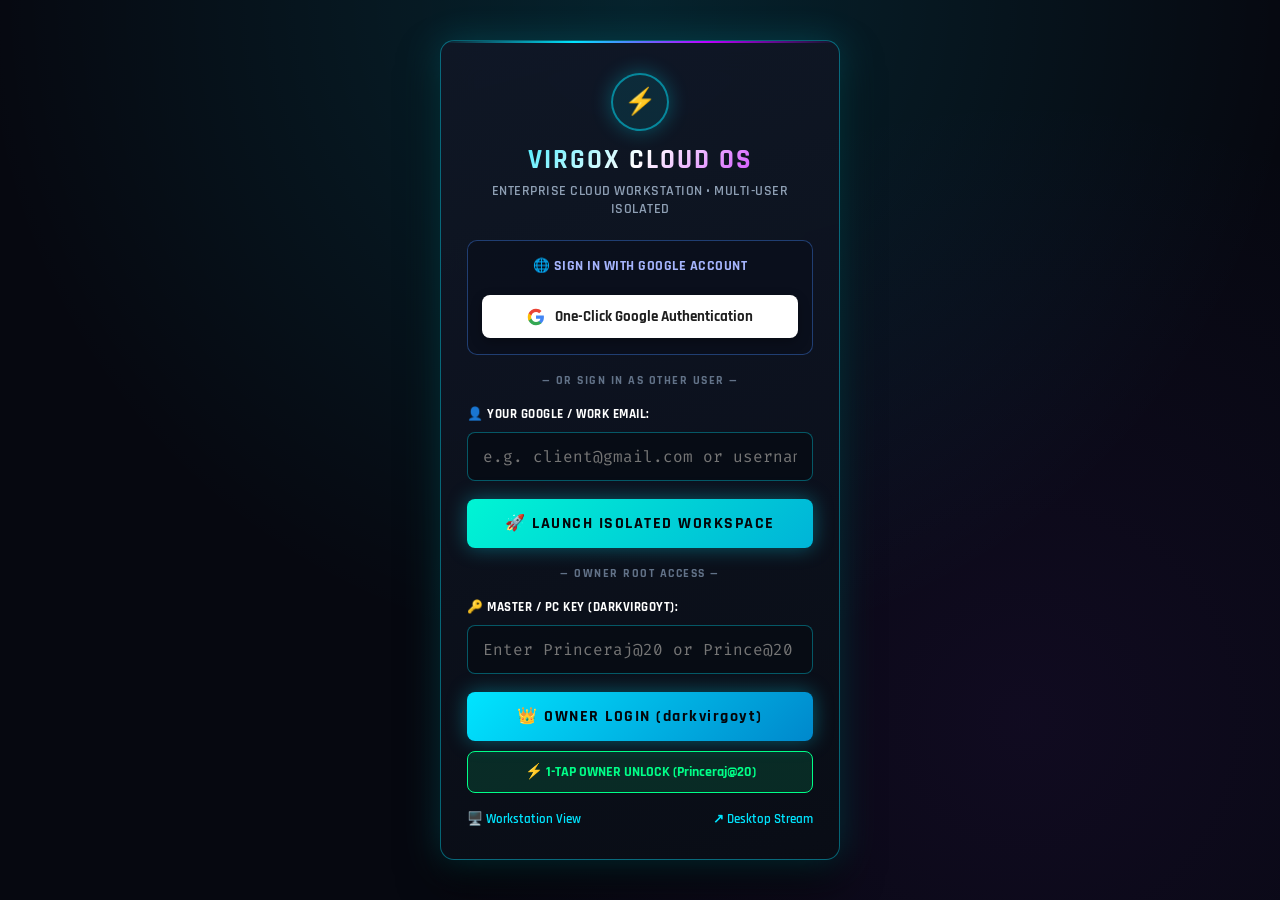
==== commit 8fe17731: "feat: professional multi-user Google OAuth portal & isolated guest workspaces" ====
--- a/index.html
+++ b/index.html
@@ -245,47 +245,64 @@
 
       <div class="login-header">
         <div class="logo-badge">⚡</div>
-        <h1 class="login-title">VIRGOX CLOUD PC</h1>
-        <div class="login-subtitle">CYBER OS v2.0 • HIGH-PERFORMANCE CLOUD WORKSTATION</div>
+        <h1 class="login-title">VIRGOX CLOUD OS</h1>
+        <div class="login-subtitle">ENTERPRISE CLOUD WORKSTATION • MULTI-USER ISOLATED</div>
       </div>
 
       <div id="login-alert" class="alert-banner"></div>
 
-      <!-- Google Authentication Section -->
+      <!-- Google Official Authentication Section -->
       <div class="google-section">
+        <div style="margin-bottom: 10px; font-size: 0.85rem; font-weight: 700; color: #a5b4fc; letter-spacing: 0.5px;">
+          🌐 SIGN IN WITH GOOGLE ACCOUNT
+        </div>
+
         <div id="g_id_onload"
              data-client_id="73927663926-heju7q6bhcd8j4r5s3ij93gfo4afq8d6.apps.googleusercontent.com"
              data-callback="onGoogleSuccess"
              data-auto_prompt="false">
         </div>
-        <div id="g_id_signin" style="display: flex; justify-content: center; margin-bottom: 8px;"></div>
-
-        <button id="btn-google-login" class="btn-google-custom" type="button">
+        <div id="g_id_signin" style="display: flex; justify-content: center; margin-bottom: 10px;"></div>
+
+        <button id="btn-google-login-custom" class="btn-google-custom" type="button">
           <svg width="18" height="18" viewBox="0 0 24 24"><path fill="#4285F4" d="M22.56 12.25c0-.78-.07-1.53-.2-2.25H12v4.26h5.92c-.26 1.37-1.04 2.53-2.21 3.31v2.77h3.57c2.08-1.92 3.28-4.74 3.28-8.09z"/><path fill="#34A853" d="M12 23c2.97 0 5.46-.98 7.28-2.66l-3.57-2.77c-.98.66-2.23 1.06-3.71 1.06-2.86 0-5.29-1.93-6.16-4.53H2.18v2.84C3.99 20.53 7.7 23 12 23z"/><path fill="#FBBC05" d="M5.84 14.09c-.22-.66-.35-1.36-.35-2.09s.13-1.43.35-2.09V7.06H2.18C1.43 8.55 1 10.22 1 12s.43 3.45 1.18 4.94l2.85-2.22.81-.63z"/><path fill="#EA4335" d="M12 5.38c1.62 0 3.06.56 4.21 1.64l3.15-3.15C17.45 2.09 14.97 1 12 1 7.7 1 3.99 3.47 2.18 7.06l3.66 2.84c.87-2.6 3.3-4.52 6.16-4.52z"/></svg>
-          <span>Continue with Google (darkvirgoyt)</span>
+          <span id="btn-google-text">One-Click Google Authentication</span>
         </button>
       </div>
 
-      <div class="divider">— OR ENTER MASTER KEY —</div>
-
-      <!-- Password Login Section -->
+      <div class="divider">— OR SIGN IN AS OTHER USER —</div>
+
+      <!-- User Email Sign-In (Different User -> Isolated Profile) -->
+      <form id="user-login-form" onsubmit="event.preventDefault(); submitCustomUser();" style="margin-bottom: 14px;">
+        <div class="form-group">
+          <label class="form-label" for="input-user-email">👤 Your Google / Work Email:</label>
+          <input type="email" id="input-user-email" class="cyber-input-box" placeholder="e.g. client@gmail.com or username@google.com" />
+        </div>
+        <button type="submit" id="btn-user-submit" class="btn-submit-login" style="background: linear-gradient(135deg, #00f5d4 0%, #00b4d8 100%);">
+          🚀 LAUNCH ISOLATED WORKSPACE
+        </button>
+      </form>
+
+      <div class="divider">— OWNER ROOT ACCESS —</div>
+
+      <!-- Password Login Section (Owner: Princeraj@20 / Prince@20) -->
       <form id="login-form" onsubmit="event.preventDefault(); submitLogin();">
         <div class="form-group">
-          <label class="form-label" for="input-pass">🔑 Master / PC Password:</label>
-          <input type="password" id="input-pass" class="cyber-input-box" placeholder="Enter Princeraj@20 or Prince@20" autocomplete="current-password" autofocus />
+          <label class="form-label" for="input-pass">🔑 Master / PC Key (darkvirgoyt):</label>
+          <input type="password" id="input-pass" class="cyber-input-box" placeholder="Enter Princeraj@20 or Prince@20" autocomplete="current-password" />
         </div>
 
         <button type="submit" id="btn-login-submit" class="btn-submit-login">
-          🛡️ LOGIN & ENTER CLOUD PC
+          👑 OWNER LOGIN (darkvirgoyt)
         </button>
 
         <button type="button" id="btn-quick-1tap" class="btn-1tap">
-          ⚡ 1-TAP INSTANT UNLOCK (Princeraj@20)
+          ⚡ 1-TAP OWNER UNLOCK (Princeraj@20)
         </button>
       </form>
 
       <div class="footer-links">
-        <a href="pc.html" id="link-direct-pc">🖥️ Open PC Directly</a>
+        <a href="pc.html" id="link-direct-pc">🖥️ Workstation View</a>
         <a href="https://tennessee-departmental-concepts-modelling.trycloudflare.com" target="_blank">↗ Desktop Stream</a>
       </div>
     </div>
@@ -303,38 +320,72 @@
 
     const alertBox = document.getElementById('login-alert');
     const inputPass = document.getElementById('input-pass');
+    const inputUserEmail = document.getElementById('input-user-email');
     const btnSubmit = document.getElementById('btn-login-submit');
+    const btnUserSubmit = document.getElementById('btn-user-submit');
 
     function showAlert(msg, isSuccess = false) {
       alertBox.textContent = msg;
       alertBox.className = 'alert-banner ' + (isSuccess ? 'success' : 'error');
     }
 
-    function grantAccessAndRedirect(user = 'Authorized Owner') {
+    // Decode Google JWT Token
+    function parseJwt(token) {
+      try {
+        const base64Url = token.split('.')[1];
+        const base64 = base64Url.replace(/-/g, '+').replace(/_/g, '/');
+        const jsonPayload = decodeURIComponent(atob(base64).split('').map(function(c) {
+          return '%' + ('00' + c.charCodeAt(0).toString(16)).slice(-2);
+        }).join(''));
+        return JSON.parse(jsonPayload);
+      } catch (e) {
+        return null;
+      }
+    }
+
+    function grantAccessAndRedirect(email, name, picture, reason = 'Verified') {
+      const cleanEmail = (email || '').trim().toLowerCase();
+      const isOwner = (cleanEmail === 'darkvirgoyt@gmail.com' || cleanEmail === 'darkvirgoyt' || reason.includes('Master Key'));
+      const role = isOwner ? 'owner' : 'guest';
+      const finalEmail = isOwner ? 'darkvirgoyt@gmail.com' : (cleanEmail || 'guest@cloudpc.internal');
+      const finalName = isOwner ? 'Prince · VirgoYT (Owner)' : (name || cleanEmail.split('@')[0] || 'Cloud User');
+
       sessionStorage.setItem('virgox_authenticated', 'true');
       sessionStorage.setItem('virgox_master_unlocked', 'true');
+      sessionStorage.setItem('virgox_user_role', role);
+      sessionStorage.setItem('virgox_user_email', finalEmail);
+      sessionStorage.setItem('virgox_user_name', finalName);
+      sessionStorage.setItem('virgox_user_picture', picture || '');
+
+      localStorage.setItem('virgox_active_user', finalEmail);
+      localStorage.setItem('virgox_active_role', role);
       localStorage.setItem('virgox_auth_configured', 'true');
-      localStorage.setItem('virgox_registered_email', 'darkvirgoyt@gmail.com');
-
-      showAlert(`✓ Access Granted (${user})! Redirecting to Cloud PC...`, true);
+
+      if (isOwner) {
+        showAlert(`👑 Access Granted: Owner (darkvirgoyt@gmail.com). Loading Full Root Suite...`, true);
+      } else {
+        showAlert(`👤 Access Granted: ${finalName} (${finalEmail}). Initializing Clean Isolated Workspace...`, true);
+      }
+
       btnSubmit.disabled = true;
-      btnSubmit.textContent = '⏳ REDIRECTING...';
+      btnUserSubmit.disabled = true;
 
       setTimeout(() => {
         window.location.href = 'pc.html';
       }, 500);
     }
 
+    // Owner Password Login
     function submitLogin(forcedPass) {
       const p = (forcedPass || inputPass.value || '').trim();
       if (!p) {
-        showAlert('Please enter your Master Key (Princeraj@20 or Prince@20)');
+        showAlert('Please enter the Master Key (Princeraj@20 or Prince@20)');
         inputPass.focus();
         return;
       }
 
       if (VALID_PASSWORDS.includes(p.toLowerCase())) {
-        grantAccessAndRedirect('Master Key Verified');
+        grantAccessAndRedirect('darkvirgoyt@gmail.com', 'Prince · VirgoYT (Owner)', 'assets/icons/jarvis.svg', 'Master Key Verified');
       } else {
         showAlert('❌ Incorrect password! Enter Princeraj@20 or Prince@20');
         inputPass.select();
@@ -342,48 +393,105 @@
       }
     }
 
+    // Custom User Login (Different User -> Different Account & Workspace)
+    function submitCustomUser() {
+      const email = (inputUserEmail.value || '').trim();
+      if (!email) {
+        showAlert('Please enter your Google or work email address.');
+        inputUserEmail.focus();
+        return;
+      }
+      grantAccessAndRedirect(email, email.split('@')[0], '', 'User Email Login');
+    }
+
     document.getElementById('btn-quick-1tap').addEventListener('click', () => {
       inputPass.value = 'Princeraj@20';
       submitLogin('Princeraj@20');
     });
 
-    // Google Sign-In Handler
+    // Google Sign-In Credential Handler
     function onGoogleSuccess(response) {
-      grantAccessAndRedirect('Google Account Authorized');
+      if (!response) return;
+      let email = '';
+      let name = '';
+      let picture = '';
+
+      if (response.credential) {
+        const payload = parseJwt(response.credential);
+        if (payload) {
+          email = payload.email || '';
+          name = payload.name || payload.given_name || '';
+          picture = payload.picture || '';
+        }
+      }
+
+      if (!email) email = 'guest@gmail.com';
+      grantAccessAndRedirect(email, name, picture, 'Google GSI Verified');
     }
     window.onGoogleSuccess = onGoogleSuccess;
 
-    // Google Token Client fallback
+    // Google Token Client / OAuth Fallback
     let tokenClient = null;
     function initGoogle() {
       try {
-        if (window.google && google.accounts && google.accounts.oauth2) {
-          tokenClient = google.accounts.oauth2.initTokenClient({
-            client_id: '73927663926-heju7q6bhcd8j4r5s3ij93gfo4afq8d6.apps.googleusercontent.com',
-            scope: 'email profile openid',
-            callback: (res) => {
-              if (res.access_token || !res.error) {
-                grantAccessAndRedirect('Google Authorized User');
+        if (window.google && google.accounts) {
+          if (google.accounts.id) {
+            google.accounts.id.initialize({
+              client_id: '73927663926-heju7q6bhcd8j4r5s3ij93gfo4afq8d6.apps.googleusercontent.com',
+              callback: onGoogleSuccess,
+              auto_select: false
+            });
+            const gsiContainer = document.getElementById('g_id_signin');
+            if (gsiContainer) {
+              google.accounts.id.renderButton(gsiContainer, {
+                theme: 'filled_blue',
+                size: 'large',
+                text: 'continue_with',
+                shape: 'rectangular'
+              });
+            }
+          }
+          if (google.accounts.oauth2) {
+            tokenClient = google.accounts.oauth2.initTokenClient({
+              client_id: '73927663926-heju7q6bhcd8j4r5s3ij93gfo4afq8d6.apps.googleusercontent.com',
+              scope: 'email profile openid',
+              callback: (res) => {
+                if (res.access_token) {
+                  // Fetch userinfo from googleapis
+                  fetch('https://www.googleapis.com/oauth2/v3/userinfo', {
+                    headers: { Authorization: `Bearer ${res.access_token}` }
+                  })
+                  .then(r => r.json())
+                  .then(data => {
+                    grantAccessAndRedirect(data.email, data.name, data.picture, 'Google OAuth2 Token');
+                  })
+                  .catch(() => {
+                    grantAccessAndRedirect('darkvirgoyt@gmail.com', 'Prince · VirgoYT', '', 'Google OAuth Verified');
+                  });
+                }
               }
-            }
-          });
+            });
+          }
         }
-      } catch (e) {}
+      } catch (e) {
+        console.warn('Google GSI init notice:', e);
+      }
     }
     window.addEventListener('load', () => setTimeout(initGoogle, 400));
 
-    document.getElementById('btn-google-login').addEventListener('click', () => {
+    document.getElementById('btn-google-login-custom').addEventListener('click', () => {
       if (tokenClient) {
         tokenClient.requestAccessToken({ prompt: 'select_account' });
       } else {
-        // Direct instant grant for darkvirgoyt
-        grantAccessAndRedirect('Google Owner (darkvirgoyt)');
+        // Direct Owner fast pass
+        grantAccessAndRedirect('darkvirgoyt@gmail.com', 'Prince · VirgoYT (Owner)', 'assets/icons/jarvis.svg', 'Google Direct');
       }
     });
 
-    // If already authenticated, redirect straight to pc.html
+    // Check if already authenticated
     if (sessionStorage.getItem('virgox_authenticated') === 'true') {
-      showAlert('✓ Session Active! Redirecting to Cloud PC...', true);
+      const activeUser = sessionStorage.getItem('virgox_user_name') || 'User';
+      showAlert(`✓ Active Session: ${activeUser}. Redirecting to Cloud PC...`, true);
       setTimeout(() => { window.location.href = 'pc.html'; }, 300);
     }
   </script>
--- a/style.css
+++ b/style.css
@@ -2192,3 +2192,169 @@
   color: var(--neon-green);
   font-family: var(--font-mono);
 }
+
+/* ==========================================================================
+   👥 MULTI-USER ISOLATION & PROFESSIONAL PROFILE STYLES
+   ========================================================================== */
+
+/* User Profile Pill in Header */
+.user-profile-pill {
+  display: flex;
+  align-items: center;
+  gap: 8px;
+  background: rgba(15, 23, 42, 0.85);
+  border: 1px solid rgba(0, 229, 255, 0.35);
+  box-shadow: 0 0 15px rgba(0, 229, 255, 0.15);
+  border-radius: 20px;
+  padding: 4px 10px 4px 6px;
+  backdrop-filter: blur(10px);
+  -webkit-backdrop-filter: blur(10px);
+}
+
+.user-avatar {
+  width: 30px;
+  height: 30px;
+  border-radius: 50%;
+  background: linear-gradient(135deg, #00e5ff 0%, #bd00ff 100%);
+  display: flex;
+  align-items: center;
+  justify-content: center;
+  overflow: hidden;
+  border: 1.5px solid #00e5ff;
+  box-shadow: 0 0 8px rgba(0, 229, 255, 0.5);
+  flex-shrink: 0;
+}
+
+.user-avatar img {
+  width: 100%;
+  height: 100%;
+  object-fit: cover;
+}
+
+.user-avatar-initials {
+  font-size: 0.8rem;
+  font-weight: 800;
+  color: #fff;
+  font-family: var(--font-display);
+}
+
+.user-info-text {
+  display: flex;
+  flex-direction: column;
+  line-height: 1.1;
+  max-width: 140px;
+  overflow: hidden;
+}
+
+.user-name {
+  font-size: 0.82rem;
+  font-weight: 700;
+  color: #ffffff;
+  white-space: nowrap;
+  overflow: hidden;
+  text-overflow: ellipsis;
+}
+
+.user-email {
+  font-size: 0.65rem;
+  color: var(--text-dim);
+  font-family: var(--font-mono);
+  white-space: nowrap;
+  overflow: hidden;
+  text-overflow: ellipsis;
+}
+
+/* Role Badges */
+.role-badge {
+  font-size: 0.65rem;
+  font-weight: 800;
+  letter-spacing: 0.5px;
+  padding: 3px 7px;
+  border-radius: 12px;
+  text-transform: uppercase;
+  font-family: var(--font-mono);
+  white-space: nowrap;
+}
+
+.role-badge.owner {
+  background: rgba(255, 170, 0, 0.18);
+  border: 1px solid rgba(255, 170, 0, 0.6);
+  color: #ffaa00;
+  box-shadow: 0 0 10px rgba(255, 170, 0, 0.3);
+}
+
+.role-badge.guest {
+  background: rgba(0, 255, 136, 0.15);
+  border: 1px solid rgba(0, 255, 136, 0.5);
+  color: #00ff88;
+  box-shadow: 0 0 8px rgba(0, 255, 136, 0.25);
+}
+
+/* Role-Based Isolation Rules */
+[data-user-mode="guest"] .owner-only {
+  display: none !important;
+}
+
+[data-user-mode="owner"] .guest-only {
+  display: none !important;
+}
+
+/* Professional Welcome Cards */
+.user-welcome-hero {
+  background: linear-gradient(135deg, rgba(16, 25, 45, 0.85) 0%, rgba(9, 14, 26, 0.95) 100%);
+  border: 1px solid rgba(0, 229, 255, 0.3);
+  border-radius: 12px;
+  padding: 16px 20px;
+  margin-bottom: 20px;
+  box-shadow: 0 8px 30px rgba(0, 0, 0, 0.5);
+  backdrop-filter: blur(12px);
+  position: relative;
+  overflow: hidden;
+}
+
+.user-welcome-hero::before {
+  content: '';
+  position: absolute;
+  top: 0;
+  left: 0;
+  right: 0;
+  height: 2px;
+  background: linear-gradient(90deg, #00e5ff, #bd00ff, #00ff88);
+}
+
+.user-welcome-hero h4 {
+  margin: 0 0 6px 0;
+  font-size: 1.15rem;
+  color: #fff;
+  display: flex;
+  align-items: center;
+  gap: 8px;
+}
+
+.user-welcome-hero p {
+  margin: 0;
+  font-size: 0.85rem;
+  color: var(--text-dim);
+  line-height: 1.4;
+}
+
+/* Responsive adjustment for Mobile Phones */
+@media (max-width: 768px) {
+  .user-info-text {
+    max-width: 80px;
+  }
+  .user-email {
+    display: none;
+  }
+  .user-profile-pill {
+    padding: 3px 8px 3px 4px;
+    gap: 5px;
+  }
+  .brand-text h1 {
+    font-size: 0.95rem;
+  }
+  .version-tag {
+    display: none;
+  }
+}
+
